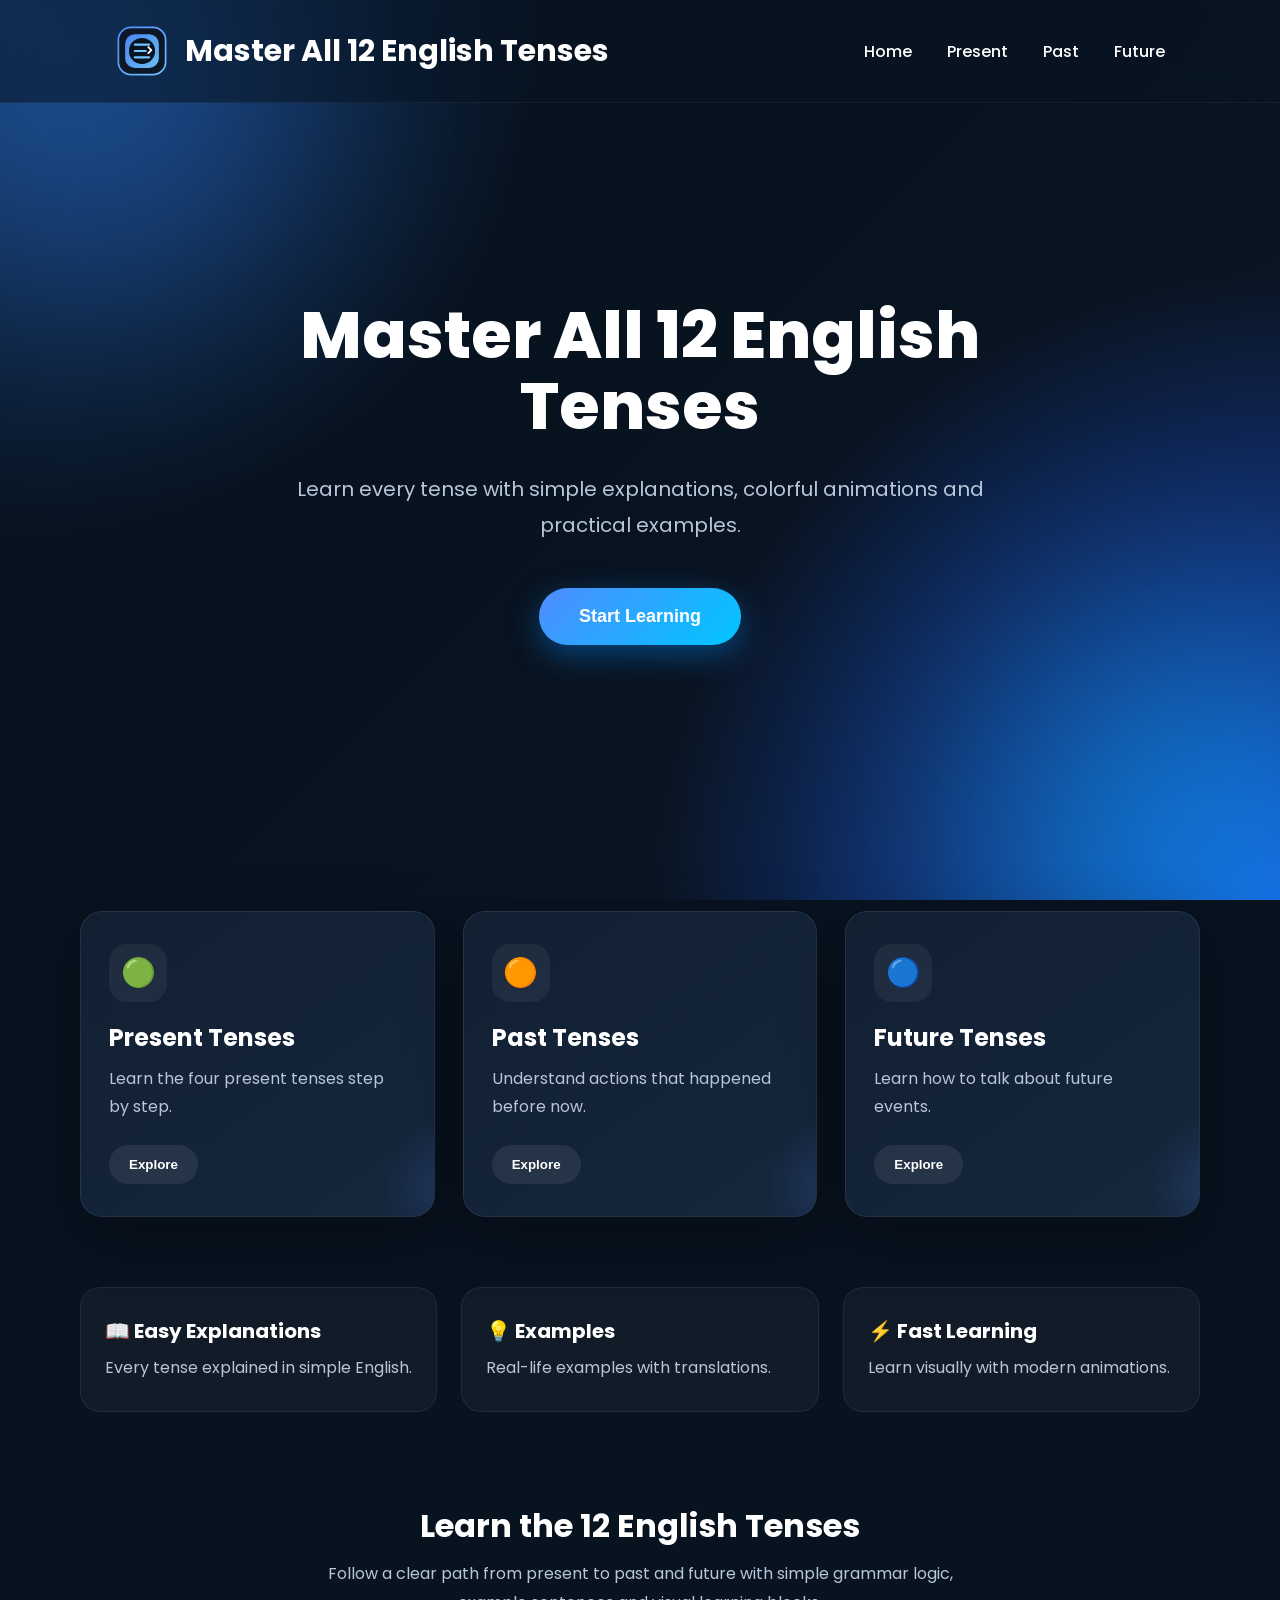
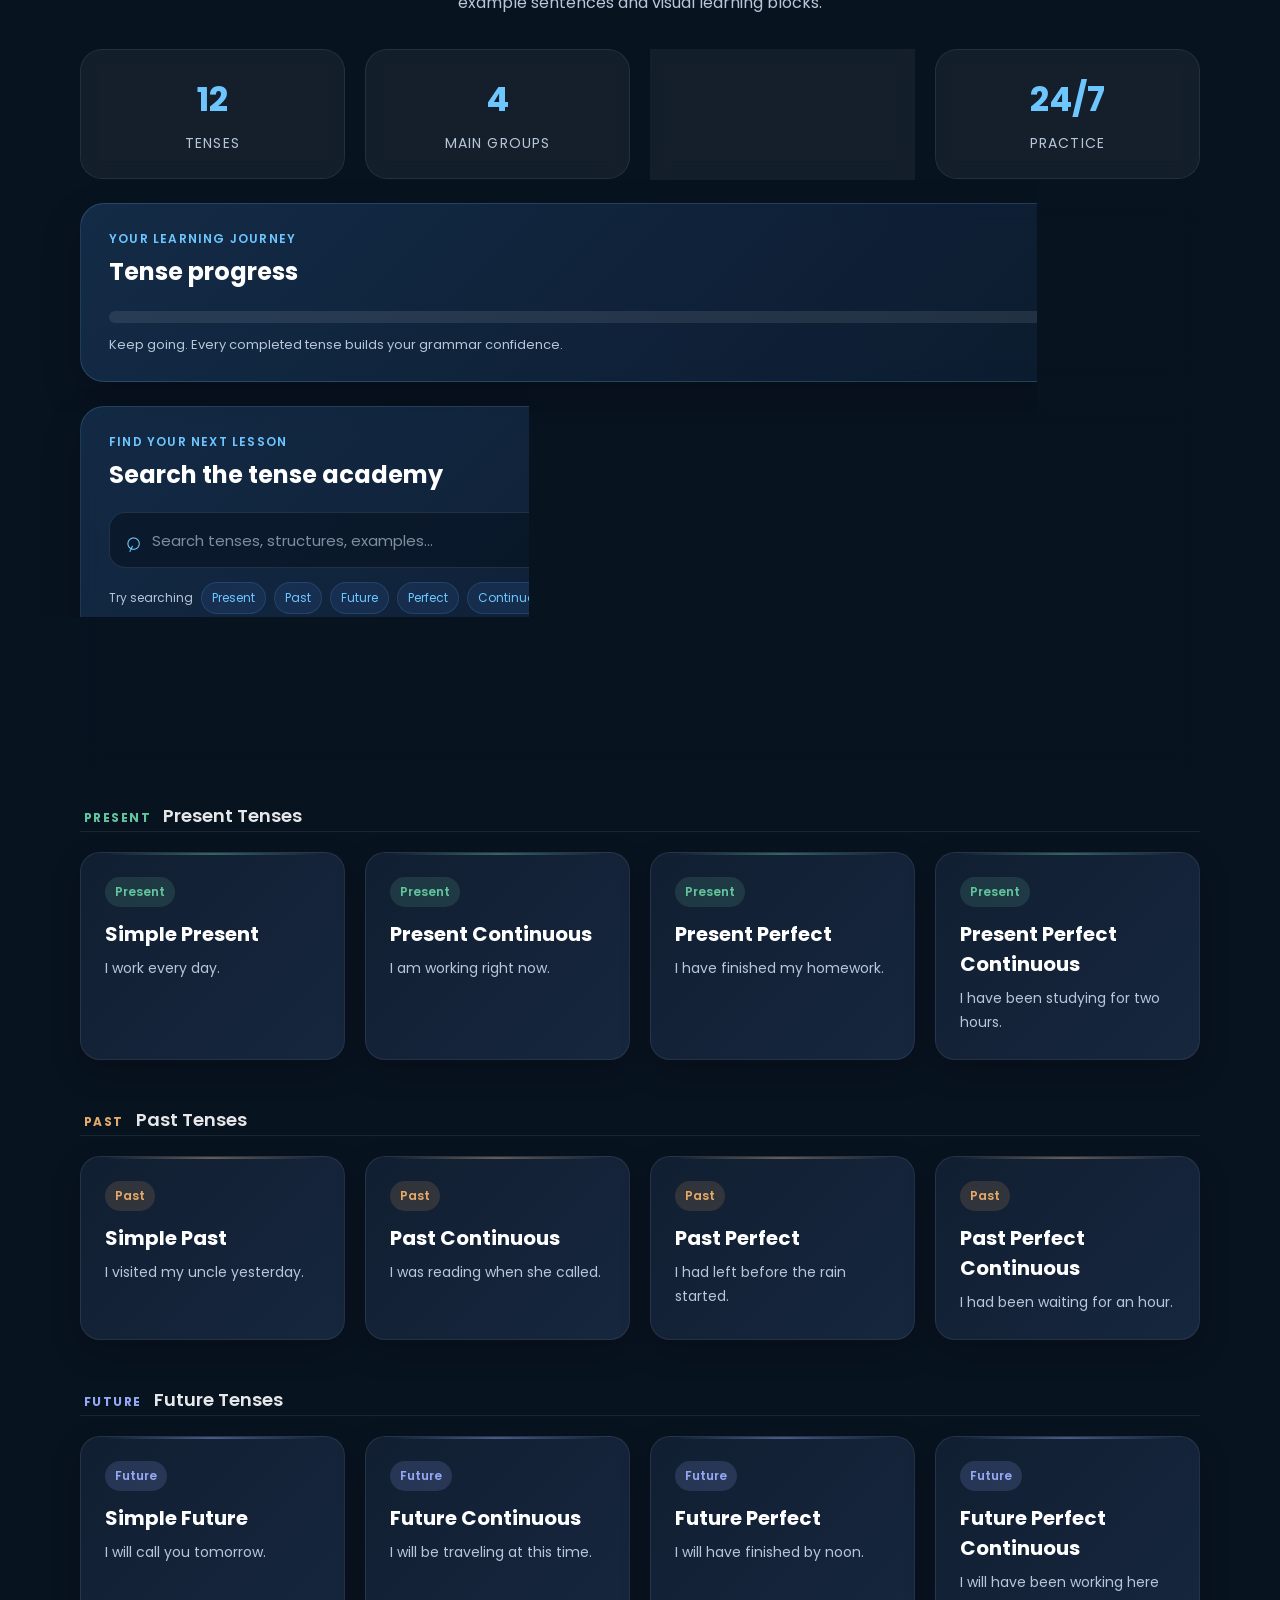
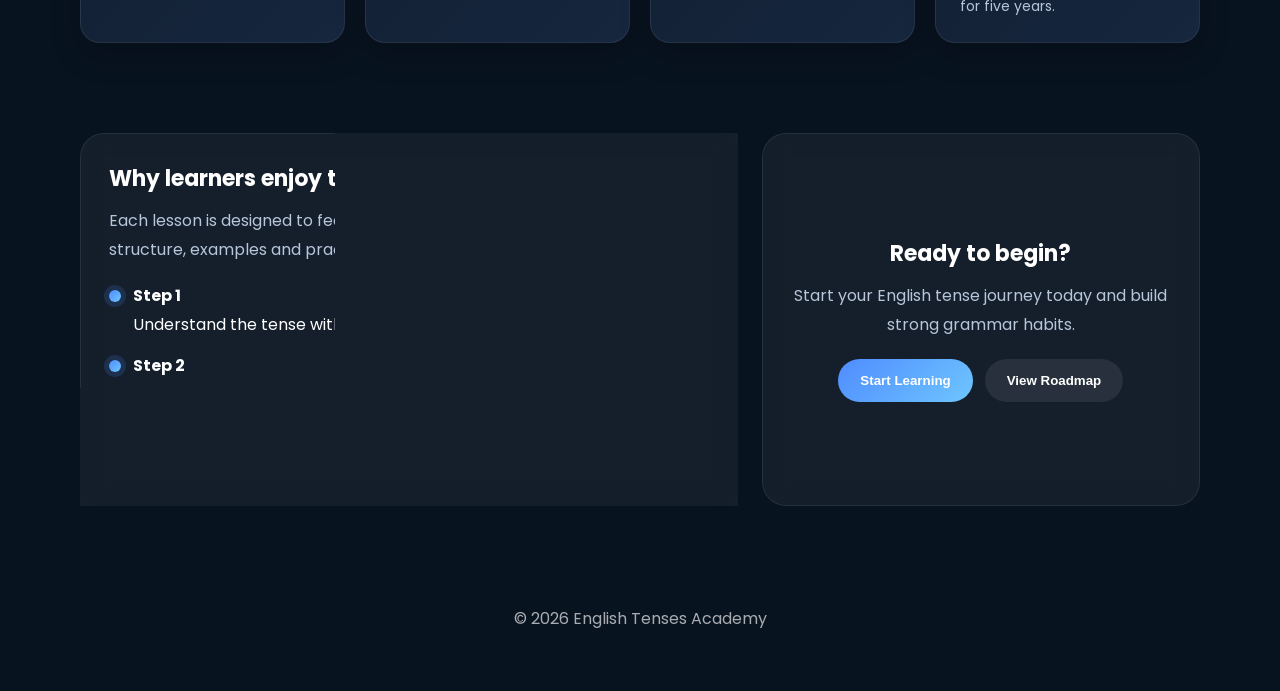
==== index.html @ ce2436b5 "added search bar" ====
<!DOCTYPE html>
<html lang="en">

<head>

    <meta charset="UTF-8">
    <meta name="viewport" content="width=device-width, initial-scale=1.0">

    <title>All 12 English Tenses</title>

    <meta name="description"
        content="Learn all 12 English tenses with simple explanations, examples and animations.">

    <link rel="stylesheet" href="style.css">

    <link rel="preconnect" href="https://fonts.googleapis.com">

    <link rel="preconnect" href="https://fonts.gstatic.com" crossorigin>

    <link href="https://fonts.googleapis.com/css2?family=Poppins:wght@300;400;500;600;700&display=swap"
        rel="stylesheet">

</head>

<body>

    <!-- Background -->

    <div class="background">
        <div class="blur blur1"></div>
        <div class="blur blur2"></div>
    </div>

    <!-- Header -->

    <header>

        <div class="logo">

            <img src="assets/logo.svg" alt="Logo">

            <h1>Master All 12 English Tenses</h1>

        </div>

        <nav>

            <a href="#">Home</a>

            <a href="#">Present</a>

            <a href="#">Past</a>

            <a href="#">Future</a>

        </nav>

    </header>

    <!-- Hero -->

    <section class="hero">

        <h2>Master All 12 English Tenses</h2> 

        <p>

            Learn every tense with simple explanations,

            colorful animations and practical examples.

        </p>

        <button id="startButton">

            Start Learning

        </button>

    </section>

    <!-- Cards -->

    <main class="cards">

        <div class="card">

            <span>🟢</span>

            <h3>Present Tenses</h3>

            <p>

                Learn the four present tenses step by step.

            </p>

            <button>Explore</button>

        </div>

        <div class="card">

            <span>🟠</span>

            <h3>Past Tenses</h3>

            <p>

                Understand actions that happened before now.

            </p>

            <button>Explore</button>

        </div>

        <div class="card">

            <span>🔵</span>

            <h3>Future Tenses</h3>

            <p>

                Learn how to talk about future events.

            </p>

            <button>Explore</button>

        </div>

    </main>

    <!-- Features -->

    <section class="features">

        <div class="feature">

            <h3>📖 Easy Explanations</h3>

            <p>

                Every tense explained in simple English.

            </p>

        </div>

        <div class="feature">

            <h3>💡 Examples</h3>

            <p>

                Real-life examples with translations.

            </p>

        </div>

        <div class="feature">

            <h3>⚡ Fast Learning</h3>

            <p>

                Learn visually with modern animations.

            </p>

        </div>

    </section>

    <!-- Learning Section -->

    <section class="section" id="learn">

        <div class="section-title">

            <h3>Learn the 12 English Tenses</h3>

            <p>

                Follow a clear path from present to past and future with simple grammar logic,
                example sentences and visual learning blocks.

            </p>

        </div>

        <div class="stats-grid">

            <div class="stat-card">

                <div class="stat-number">12</div>

                <div class="stat-label">Tenses</div>

            </div>

            <div class="stat-card">

                <div class="stat-number">4</div>

                <div class="stat-label">Main Groups</div>

            </div>

            <div class="stat-card">

                <div class="stat-number">100+</div>

                <div class="stat-label">Examples</div>

            </div>

            <div class="stat-card">

                <div class="stat-number">24/7</div>

                <div class="stat-label">Practice</div>

            </div>

        </div>

        <section class="progress-panel" aria-labelledby="progressTitle">

            <div class="progress-heading">

                <div>

                    <p class="progress-eyebrow">Your learning journey</p>

                    <h3 id="progressTitle">Tense progress</h3>

                </div>

                <div class="progress-summary" aria-live="polite">

                    <strong id="completedCount">0 / 12</strong>

                    <span id="completedPercentage">0% Complete</span>

                </div>

            </div>

            <div class="progress-track" role="progressbar" aria-labelledby="progressTitle" aria-valuemin="0" aria-valuemax="100" aria-valuenow="0">

                <div class="progress-fill" id="progressFill"></div>

            </div>

            <p class="progress-note">Keep going. Every completed tense builds your grammar confidence.</p>

        </section>

        <section class="search-panel" aria-labelledby="searchTitle">

            <div class="search-heading">

                <div>

                    <p class="search-eyebrow">Find your next lesson</p>

                    <h3 id="searchTitle">Search the tense academy</h3>

                </div>

                <span class="search-hint">Search by tense, concept, or example</span>

            </div>

            <div class="search-field">

                <span class="search-icon" aria-hidden="true">⌕</span>

                <label class="sr-only" for="tenseSearch">Search tenses, structures, and examples</label>

                <input id="tenseSearch" type="search" autocomplete="off" spellcheck="false"
                    placeholder="Search tenses, structures, examples..." aria-controls="tenseGrid"
                    aria-describedby="searchStatus">

                <kbd class="search-shortcut" id="searchShortcut">⌘ K</kbd>

                <button type="button" class="search-clear" id="searchClear" aria-label="Clear search" hidden>
                    <span aria-hidden="true">×</span>
                </button>

            </div>

            <div class="search-suggestions" id="searchSuggestions" aria-label="Search suggestions" hidden>

                <span>Try searching</span>

                <button type="button" data-search-suggestion="Present">Present</button>
                <button type="button" data-search-suggestion="Past">Past</button>
                <button type="button" data-search-suggestion="Future">Future</button>
                <button type="button" data-search-suggestion="Perfect">Perfect</button>
                <button type="button" data-search-suggestion="Continuous">Continuous</button>

            </div>

            <p class="search-status" id="searchStatus" aria-live="polite" hidden></p>

            <div class="search-empty" id="searchEmpty" hidden>

                <span class="search-empty-icon" aria-hidden="true">⌕</span>

                <strong>No matching tenses found</strong>

                <span>Try Present, Past, Future, Perfect, or Continuous.</span>

            </div>

        </section>

        <div class="tense-grid" id="tenseGrid">

            <div class="tense-card" data-tense="simple-present" data-title="Simple Present" data-tag="Present" data-intro="Use the simple present for habits, routines, facts and general truths." data-usage="We use the simple present to describe regular actions, facts, schedules, and things that are always true." data-tip="Remember: for he, she, and it, add -s or -es to the main verb." data-structure="I / You / We / They + V1<br>He / She / It + V1 + s/es" data-examples="I drink coffee every morning.<br>She watches TV in the evening.<br>They play football on Sundays.">

                <span class="tag">Present</span>

                <h4>Simple Present</h4>

                <p>I work every day.</p>

            </div>

            <div class="tense-card" data-tense="present-continuous" data-title="Present Continuous" data-tag="Present" data-intro="Use the present continuous for actions happening now or around now." data-usage="We use it for temporary actions, current situations, and plans arranged for the near future." data-tip="Use am/is/are + verb-ing for this tense." data-structure="I + am + V-ing<br>You / We / They + are + V-ing<br>He / She / It + is + V-ing" data-examples="I am reading a book right now.<br>She is studying for her exam.<br>They are playing outside.">

                <span class="tag">Present</span>

                <h4>Present Continuous</h4>

                <p>I am working right now.</p>

            </div>

            <div class="tense-card" data-tense="present-perfect" data-title="Present Perfect" data-tag="Present" data-intro="Use the present perfect to connect the past to the present." data-usage="We use it for experiences, unfinished time periods, and actions that happened at an unknown time before now." data-tip="Use have/has + past participle." data-structure="I / You / We / They + have + V3<br>He / She / It + has + V3" data-examples="I have finished my homework.<br>She has visited Paris twice.<br>We have lived here for five years.">

                <span class="tag">Present</span>

                <h4>Present Perfect</h4>

                <p>I have finished my homework.</p>

            </div>

            <div class="tense-card" data-tense="present-perfect-continuous" data-title="Present Perfect Continuous" data-tag="Present" data-intro="Use this tense to show an action that started in the past and is still continuing." data-usage="We use it to emphasize duration, repetition, or the cause of a present result." data-tip="Use have/has been + verb-ing." data-structure="I / You / We / They + have been + V-ing<br>He / She / It + has been + V-ing" data-examples="I have been studying for two hours.<br>She has been working since morning.<br>They have been waiting for the bus.">

                <span class="tag">Present</span>

                <h4>Present Perfect Continuous</h4>

                <p>I have been studying for two hours.</p>

            </div>

            <div class="tense-card" data-tense="simple-past" data-title="Simple Past" data-tag="Past" data-intro="Use the simple past for finished actions in the past." data-usage="We use it for completed actions, past routines, and situations that ended in the past." data-tip="Regular verbs usually take -ed, but many common verbs are irregular." data-structure="I / You / We / They / He / She / It + V2" data-examples="I visited my uncle yesterday.<br>She watched a movie last night.<br>We went to school by bus.">

                <span class="tag">Past</span>

                <h4>Simple Past</h4>

                <p>I visited my uncle yesterday.</p>

            </div>

            <div class="tense-card" data-tense="past-continuous" data-title="Past Continuous" data-tag="Past" data-intro="Use the past continuous for actions that were happening at a specific moment in the past." data-usage="We use it when an action was in progress and another action interrupted it." data-tip="Use was/were + verb-ing." data-structure="I / He / She / It + was + V-ing<br>You / We / They + were + V-ing" data-examples="I was reading when she called.<br>They were sleeping at midnight.<br>She was cooking dinner.">

                <span class="tag">Past</span>

                <h4>Past Continuous</h4>

                <p>I was reading when she called.</p>

            </div>

            <div class="tense-card" data-tense="past-perfect" data-title="Past Perfect" data-tag="Past" data-intro="Use the past perfect to show that one past action happened before another past action." data-usage="We use it to explain sequence in the past and show clear cause and effect." data-tip="Use had + past participle." data-structure="I / You / We / They / He / She / It + had + V3" data-examples="I had left before the rain started.<br>She had already eaten when I arrived.<br>They had finished the work by noon.">

                <span class="tag">Past</span>

                <h4>Past Perfect</h4>

                <p>I had left before the rain started.</p>

            </div>

            <div class="tense-card" data-tense="past-perfect-continuous" data-title="Past Perfect Continuous" data-tag="Past" data-intro="Use this tense to show a past action that had been continuing before another past event." data-usage="We use it to emphasize the duration of an action before another point in the past." data-tip="Use had been + verb-ing." data-structure="I / You / We / They / He / She / It + had been + V-ing" data-examples="I had been waiting for an hour.<br>She had been studying before the class started.<br>They had been living there for years.">

                <span class="tag">Past</span>

                <h4>Past Perfect Continuous</h4>

                <p>I had been waiting for an hour.</p>

            </div>

            <div class="tense-card" data-tense="simple-future" data-title="Simple Future" data-tag="Future" data-intro="Use the simple future for decisions, promises, predictions, and future facts." data-usage="We use it to talk about future plans, predictions and spontaneous decisions." data-tip="Use will + base verb for simple future." data-structure="I / You / We / They / He / She / It + will + V1" data-examples="I will call you tomorrow.<br>She will visit us next week.<br>They will arrive at noon.">

                <span class="tag">Future</span>

                <h4>Simple Future</h4>

                <p>I will call you tomorrow.</p>

            </div>

            <div class="tense-card" data-tense="future-continuous" data-title="Future Continuous" data-tag="Future" data-intro="Use the future continuous to describe an action that will be in progress at a specific time in the future." data-usage="We use it for plans, arrangements, and actions that will be happening at a future moment." data-tip="Use will be + verb-ing." data-structure="I / You / We / They / He / She / It + will be + V-ing" data-examples="I will be traveling at this time.<br>She will be working late tonight.<br>They will be waiting for us.">

                <span class="tag">Future</span>

                <h4>Future Continuous</h4>

                <p>I will be traveling at this time.</p>

            </div>

            <div class="tense-card" data-tense="future-perfect" data-title="Future Perfect" data-tag="Future" data-intro="Use the future perfect to show that an action will be complete before a certain future time." data-usage="We use it to talk about completed actions by a future point." data-tip="Use will have + past participle." data-structure="I / You / We / They / He / She / It + will have + V3" data-examples="I will have finished by noon.<br>She will have left before dinner.<br>They will have built the house by next year.">

                <span class="tag">Future</span>

                <h4>Future Perfect</h4>

                <p>I will have finished by noon.</p>

            </div>

            <div class="tense-card" data-tense="future-perfect-continuous" data-title="Future Perfect Continuous" data-tag="Future" data-intro="Use this tense to show how long an action will have been happening by a future point." data-usage="We use it to emphasize duration before another time in the future." data-tip="Use will have been + verb-ing." data-structure="I / You / We / They / He / She / It + will have been + V-ing" data-examples="I will have been working here for five years.<br>She will have been studying for three hours.<br>They will have been traveling all day.">

                <span class="tag">Future</span>

                <h4>Future Perfect Continuous</h4>

                <p>I will have been working here for five years.</p>

            </div>

        </div>

    </section>

    <section class="section" id="journey">

        <div class="info-panel">

            <div class="info-block">

                <h4>Why learners enjoy this course</h4>

                <p>

                    Each lesson is designed to feel simple, clear and motivating. You will see
                    structure, examples and practical usage in a calm visual experience.

                </p>

                <div class="timeline">

                    <div class="timeline-item">

                        <div class="timeline-dot"></div>

                        <div class="timeline-content">

                            <strong>Step 1</strong>

                            Understand the tense with one easy explanation.

                        </div>

                    </div>

                    <div class="timeline-item">

                        <div class="timeline-dot"></div>

                        <div class="timeline-content">

                            <strong>Step 2</strong>

                            Study a real example and sentence pattern.

                        </div>

                    </div>

                    <div class="timeline-item">

                        <div class="timeline-dot"></div>

                        <div class="timeline-content">

                            <strong>Step 3</strong>

                            Practice confidently with short, focused examples.

                        </div>

                    </div>

                </div>

            </div>

            <div class="cta-block">

                <h4>Ready to begin?</h4>

                <p>

                    Start your English tense journey today and build strong grammar habits.

                </p>

                <div class="cta-buttons">

                    <button class="btn-primary">Start Learning</button>

                    <button class="btn-secondary">View Roadmap</button>

                </div>

            </div>

        </div>

    </section>

    <!-- Footer -->

    <footer>

        <p>

            © 2026 English Tenses Academy

        </p>

    </footer>

    <script src="script.js"></script>

</body>

</html>
---- style.css ----
/* ==========================================
   English Tenses Academy
   style.css
   Part 1
========================================== */

/* Google Font */
@import url('https://fonts.googleapis.com/css2?family=Poppins:wght@300;400;500;600;700;800&display=swap');

/* Reset */

*{
    margin:0;
    padding:0;
    box-sizing:border-box;
}

html{
    scroll-behavior:smooth;
}

body{

    font-family:'Poppins',sans-serif;

    background:#081320;

    color:white;

    overflow-x:hidden;

    min-height:100vh;

}

/* ==========================================
   Colors
========================================== */

:root{

    --bg:#081320;

    --card:#122033;

    --card2:#17283f;

    --primary:#4F8CFF;

    --secondary:#6EC6FF;

    --text:#ffffff;

    --text2:#b7c6d9;

    --shadow:0 20px 60px rgba(0,0,0,.35);

    --radius:22px;

}

/* ==========================================
   Animated Background
========================================== */

.background{

    position:fixed;

    inset:0;

    z-index:-10;

    overflow:hidden;

    background:
    radial-gradient(circle at top left,#173b69 0%,transparent 35%),
    radial-gradient(circle at bottom right,#1b4fd8 0%,transparent 40%),
    linear-gradient(135deg,#07111d,#081320,#0d1726);

}

.blur{

    position:absolute;

    width:420px;

    height:420px;

    border-radius:50%;

    filter:blur(120px);

    opacity:.35;

    animation:float 18s infinite ease-in-out;

}

.blur1{

    background:#2b82ff;

    top:-120px;

    left:-100px;

}

.blur2{

    background:#00d2ff;

    bottom:-150px;

    right:-120px;

    animation-delay:6s;

}

@keyframes float{

    0%{

        transform:translate(0,0);

    }

    50%{

        transform:translate(40px,-60px);

    }

    100%{

        transform:translate(0,0);

    }

}

/* ==========================================
   Header
========================================== */

header{

    width:100%;

    display:flex;

    justify-content:space-between;

    align-items:center;

    padding:24px 9%;

    position:sticky;

    top:0;

    backdrop-filter:blur(20px);

    background:rgba(9,20,35,.55);

    border-bottom:1px solid rgba(255,255,255,.05);

    z-index:999;

}

.logo{

    display:flex;

    align-items:center;

    gap:16px;

}

.logo img{

    width:54px;

    height:54px;

}

.logo h1{

    font-size:30px;

    font-weight:700;

}

nav{

    display:flex;

    gap:35px;

}

nav a{

    color:white;

    text-decoration:none;

    font-weight:500;

    transition:.3s;

    position:relative;

}

nav a:hover{

    color:var(--secondary);

}

nav a::after{

    content:"";

    position:absolute;

    left:0;

    bottom:-6px;

    width:0;

    height:2px;

    background:var(--secondary);

    transition:.35s;

}

nav a:hover::after{

    width:100%;

}

/* ==========================================
   Hero
========================================== */

.hero{

    min-height:82vh;

    display:flex;

    justify-content:center;

    align-items:center;

    flex-direction:column;

    text-align:center;

    padding:0 25px;

}

.hero h2{

    font-size:65px;

    font-weight:800;

    max-width:900px;

    line-height:1.1;

    animation:fadeUp 1s;

}

.hero p{

    margin-top:28px;

    color:var(--text2);

    max-width:760px;

    font-size:20px;

    line-height:1.8;

    animation:fadeUp 1.3s;

}

.hero button{

    margin-top:45px;

    border:none;

    outline:none;

    background:linear-gradient(135deg,#4F8CFF,#00C6FF);

    color:white;

    padding:18px 40px;

    border-radius:60px;

    font-size:18px;

    font-weight:600;

    cursor:pointer;

    transition:.35s;

    box-shadow:0 10px 30px rgba(0,140,255,.4);

    animation:fadeUp 1.6s;

}

.hero button:hover{

    transform:translateY(-6px);

    box-shadow:0 25px 50px rgba(0,140,255,.45);

}

/* ==========================================
   Animation
========================================== */

@keyframes fadeUp{

    from{

        opacity:0;

        transform:translateY(60px);

    }

    to{

        opacity:1;

        transform:translateY(0);

    }

}

/* ==========================================
   Cards, Features and Footer
   Part 2
========================================== */

.cards{

    width:min(1120px, calc(100% - 40px));

    margin:70px auto 0;

    display:grid;

    grid-template-columns:repeat(3,1fr);

    gap:28px;

}

.card{

    background:linear-gradient(145deg,rgba(18,32,51,.95),rgba(23,40,63,.95));

    border:1px solid rgba(255,255,255,.08);

    border-radius:var(--radius);

    padding:32px 28px;

    box-shadow:var(--shadow);

    position:relative;

    overflow:hidden;

    transition:transform .35s,border-color .35s,box-shadow .35s;

}

.card::before{

    content:"";

    position:absolute;

    inset:auto -20% 0 auto;

    width:140px;

    height:140px;

    background:radial-gradient(circle,rgba(79,140,255,.2),transparent 70%);

    transform:translate(20px,40px);

    pointer-events:none;

}

.card:hover{

    transform:translateY(-8px);

    border-color:rgba(110,198,255,.4);

    box-shadow:0 24px 70px rgba(0,0,0,.35);

}

.card span{

    display:inline-flex;

    width:58px;

    height:58px;

    align-items:center;

    justify-content:center;

    font-size:28px;

    background:rgba(255,255,255,.06);

    border-radius:18px;

    margin-bottom:18px;

}

.card h3{

    font-size:24px;

    margin-bottom:10px;

}

.card p{

    color:var(--text2);

    line-height:1.75;

    margin-bottom:24px;

}

.card button{

    border:none;

    outline:none;

    background:rgba(255,255,255,.08);

    color:white;

    padding:12px 20px;

    border-radius:999px;

    cursor:pointer;

    transition:.3s;

    font-weight:600;

}

.card button:hover{

    background:linear-gradient(135deg,var(--primary),var(--secondary));

    transform:translateY(-2px);

}

.features{

    width:min(1120px, calc(100% - 40px));

    margin:70px auto 0;

    display:grid;

    grid-template-columns:repeat(3,1fr);

    gap:24px;

}

.feature{

    padding:28px 24px;

    text-align:left;

    background:rgba(255,255,255,.04);

    border:1px solid rgba(255,255,255,.07);

    border-radius:20px;

    backdrop-filter:blur(10px);

    transition:transform .3s,background .3s;

}

.feature:hover{

    transform:translateY(-4px);

    background:rgba(255,255,255,.06);

}

.feature h3{

    font-size:20px;

    margin-bottom:8px;

}

.feature p{

    color:var(--text2);

    line-height:1.8;

}

footer{

    width:100%;

    padding:40px 20px 60px;

    text-align:center;

    color:rgba(255,255,255,.65);

    margin-top:60px;

}

.detail-page{

    width:min(1100px, calc(100% - 40px));

    margin:60px auto 80px;

}

.detail-hero{

    text-align:center;

    margin-bottom:36px;

}

.detail-eyebrow{

    display:inline-block;

    padding:8px 14px;

    border-radius:999px;

    background:rgba(79,140,255,.18);

    color:var(--secondary);

    font-weight:600;

    margin-bottom:14px;

}

.detail-hero h2{

    font-size:42px;

    margin-bottom:14px;

}

.detail-hero p{

    color:var(--text2);

    max-width:760px;

    margin:0 auto 24px;

    line-height:1.8;

}

.detail-actions{

    display:flex;

    justify-content:center;

    gap:14px;

    flex-wrap:wrap;

}

.detail-grid{

    display:grid;

    grid-template-columns:1fr 1fr;

    gap:22px;

    margin-bottom:22px;

}

.detail-card{

    background:rgba(255,255,255,.05);

    border:1px solid rgba(255,255,255,.08);

    border-radius:24px;

    padding:28px;

    backdrop-filter:blur(12px);

}

.detail-card h3{

    font-size:24px;

    margin-bottom:14px;

}

.detail-page{

    --category-accent:var(--secondary);
    --category-soft:rgba(110,198,255,.16);
    --category-glow:rgba(110,198,255,.2);

}

.detail-page.category-present{

    --category-accent:#63c59d;
    --category-soft:rgba(99,197,157,.15);
    --category-glow:rgba(53,178,132,.2);

}

.detail-page.category-past{

    --category-accent:#e4aa69;
    --category-soft:rgba(228,170,105,.15);
    --category-glow:rgba(213,139,54,.2);

}

.detail-page.category-future{

    --category-accent:#94a8f4;
    --category-soft:rgba(148,168,244,.16);
    --category-glow:rgba(108,126,226,.22);

}

.tense-timeline-card{

    margin-bottom:22px;

    overflow:hidden;

    border-color:color-mix(in srgb,var(--category-accent) 28%,rgba(255,255,255,.08));

}

.timeline-card-heading{

    display:flex;

    align-items:flex-end;

    justify-content:space-between;

    gap:20px;

}

.timeline-eyebrow{

    color:var(--category-accent);

    font-size:12px;

    font-weight:600;

    letter-spacing:.1em;

    text-transform:uppercase;

    margin-bottom:6px;

}

.timeline-card-heading h3{

    margin-bottom:0;

}

.timeline-range{

    color:var(--text2);

    font-size:13px;

    letter-spacing:.05em;

    white-space:nowrap;

}

.timeline-range span{

    color:var(--category-accent);

    margin:0 6px;

}

.timeline-visualization{

    margin-top:18px;

    padding:4px 0 0;

}

.timeline-axis{

    position:relative;

    height:142px;

    margin:0 8px;

}

.timeline-axis-label{

    position:absolute;

    top:2px;

    color:var(--text2);

    font-size:11px;

    font-weight:600;

    letter-spacing:.12em;

    text-transform:uppercase;

}

.timeline-axis-past{left:0;}
.timeline-axis-now{left:50%;transform:translateX(-50%);color:var(--category-accent);}
.timeline-axis-future{right:0;}

.timeline-line{

    position:absolute;

    top:76px;

    left:2%;

    right:2%;

    height:3px;

    background:linear-gradient(90deg,rgba(255,255,255,.12),var(--category-accent),rgba(255,255,255,.12));

    border-radius:999px;

    opacity:.62;

}

.timeline-now-line{

    position:absolute;

    top:46px;

    bottom:30px;

    left:50%;

    width:1px;

    background:linear-gradient(180deg,transparent,var(--category-accent),transparent);

    opacity:.55;

}

.timeline-duration{

    position:absolute;

    top:71px;

    left:15%;

    width:25%;

    height:13px;

    background:linear-gradient(90deg,var(--category-soft),var(--category-accent));

    border-radius:999px;

    box-shadow:0 0 18px var(--category-glow);

    opacity:0;

    transform:scaleX(0);

    transform-origin:left center;

}

.timeline-event{

    position:absolute;

    top:69px;

    width:16px;

    height:16px;

    border:3px solid var(--category-accent);

    background:#0d1b2b;

    border-radius:50%;

    box-shadow:0 0 0 5px var(--category-soft),0 0 20px var(--category-glow);

    opacity:0;

    transform:scale(.55);

}

.timeline-event span{

    position:absolute;

    top:50%;

    left:50%;

    width:5px;

    height:5px;

    background:var(--category-accent);

    border-radius:50%;

    transform:translate(-50%,-50%);

}

.timeline-arrow{

    position:absolute;

    top:63px;

    left:39%;

    color:var(--category-accent);

    font-size:24px;

    font-weight:300;

    opacity:0;

    transform:translateX(-8px);

}

.timeline-key{

    display:flex;

    align-items:center;

    justify-content:center;

    gap:9px;

    color:rgba(255,255,255,.9);

    font-size:14px;

    font-weight:600;

}

.timeline-key-symbol{

    color:var(--category-accent);

    font-size:18px;

    line-height:1;

}

.timeline-description{

    max-width:650px;

    margin:10px auto 0;

    color:var(--text2);

    font-size:13px;

    line-height:1.7;

    text-align:center;

}

.timeline-repeated .timeline-line{

    background:radial-gradient(circle at 12% 50%,var(--category-accent) 0 5px,transparent 6px),
        radial-gradient(circle at 28% 50%,var(--category-accent) 0 5px,transparent 6px),
        radial-gradient(circle at 44% 50%,var(--category-accent) 0 5px,transparent 6px),
        radial-gradient(circle at 60% 50%,var(--category-accent) 0 5px,transparent 6px),
        radial-gradient(circle at 76% 50%,var(--category-accent) 0 5px,transparent 6px),
        linear-gradient(90deg,rgba(255,255,255,.12),rgba(255,255,255,.12));

}

.timeline-ongoing-now .timeline-duration{left:42%;width:16%;opacity:1;transform:scaleX(1);}
.timeline-ongoing-now .timeline-arrow{left:57%;opacity:1;transform:translateX(0);}

.timeline-past-to-now .timeline-event-one{left:27%;opacity:1;transform:scale(1);}
.timeline-past-to-now .timeline-duration{left:28%;width:22%;opacity:1;transform:scaleX(1);}
.timeline-past-to-now .timeline-arrow{left:48%;opacity:1;transform:translateX(0);}

.timeline-duration-to-now .timeline-duration{left:16%;width:34%;opacity:1;transform:scaleX(1);}
.timeline-duration-to-now .timeline-arrow{left:48%;opacity:1;transform:translateX(0);}

.timeline-past-point .timeline-event-one{left:27%;opacity:1;transform:scale(1);}

.timeline-past-ongoing .timeline-duration{left:15%;width:23%;opacity:1;transform:scaleX(1);}
.timeline-past-ongoing .timeline-event-one{left:37%;opacity:1;transform:scale(1);}

.timeline-before-past-event .timeline-event-one{left:24%;opacity:1;transform:scale(1);}
.timeline-before-past-event .timeline-event-two{left:39%;opacity:1;transform:scale(1);}

.timeline-duration-before-past .timeline-duration{left:15%;width:23%;opacity:1;transform:scaleX(1);}
.timeline-duration-before-past .timeline-event-two{left:39%;opacity:1;transform:scale(1);}

.timeline-future-point .timeline-event-one{left:72%;opacity:1;transform:scale(1);}
.timeline-future-point .timeline-arrow{left:74%;opacity:1;transform:translateX(0);}

.timeline-future-ongoing .timeline-duration{left:57%;width:25%;opacity:1;transform:scaleX(1);}
.timeline-future-ongoing .timeline-arrow{left:80%;opacity:1;transform:translateX(0);}

.timeline-before-future-point .timeline-event-one{left:65%;opacity:1;transform:scale(1);}
.timeline-before-future-point .timeline-event-two{left:80%;opacity:1;transform:scale(1);}

.timeline-duration-to-future .timeline-duration{left:52%;width:28%;opacity:1;transform:scaleX(1);}
.timeline-duration-to-future .timeline-event-two{left:80%;opacity:1;transform:scale(1);}

.timeline-line{

    animation:timelineReveal .7s ease-out both;

}

.timeline-ongoing-now .timeline-duration,
.timeline-ongoing-now .timeline-arrow,
.timeline-past-to-now .timeline-event-one,
.timeline-past-to-now .timeline-duration,
.timeline-past-to-now .timeline-arrow,
.timeline-duration-to-now .timeline-duration,
.timeline-duration-to-now .timeline-arrow,
.timeline-past-point .timeline-event-one,
.timeline-past-ongoing .timeline-duration,
.timeline-past-ongoing .timeline-event-one,
.timeline-before-past-event .timeline-event-one,
.timeline-before-past-event .timeline-event-two,
.timeline-duration-before-past .timeline-duration,
.timeline-duration-before-past .timeline-event-two,
.timeline-future-point .timeline-event-one,
.timeline-future-point .timeline-arrow,
.timeline-future-ongoing .timeline-duration,
.timeline-future-ongoing .timeline-arrow,
.timeline-before-future-point .timeline-event-one,
.timeline-before-future-point .timeline-event-two,
.timeline-duration-to-future .timeline-duration,
.timeline-duration-to-future .timeline-event-two{

    animation:timelineReveal .7s cubic-bezier(.22,1,.36,1) both;

}

.timeline-before-past-event .timeline-event-two,
.timeline-duration-before-past .timeline-event-two,
.timeline-before-future-point .timeline-event-two,
.timeline-duration-to-future .timeline-event-two{

    animation-delay:.12s;

}

@keyframes timelineReveal{

    from{opacity:0;}
    to{opacity:1;}

}

@media (prefers-reduced-motion:reduce){

    .timeline-visualization .timeline-line,
    .timeline-visualization .timeline-duration,
    .timeline-visualization .timeline-event,
    .timeline-visualization .timeline-arrow{

        animation:none !important;

    }

}

.detail-card p,
.detail-card li{

    color:var(--text2);

    line-height:1.8;

}

.structure-list{

    display:grid;

    gap:12px;

}

.structure-item{

    background:rgba(255,255,255,.06);

    padding:12px 14px;

    border-radius:14px;

    font-weight:600;

}

.detail-examples ul{

    padding-left:20px;

}

.detail-examples li{

    margin-bottom:10px;

}

.usage-block{

    margin-top:16px;

}

.usage-block h4{

    font-size:16px;

    margin-bottom:8px;

    color:var(--secondary);

}

.structure-item{

    background:rgba(255,255,255,.06);

    padding:14px 16px;

    border-radius:14px;

    margin-bottom:10px;

}

.structure-label{

    display:block;

    font-size:12px;

    color:var(--secondary);

    text-transform:uppercase;

    letter-spacing:.1em;

    margin-bottom:6px;

}

.structure-text{

    font-weight:600;

    line-height:1.6;

}

.example-list{

    padding-left:20px;

}

.example-item{

    margin-bottom:12px;

    padding:12px 0;

    border-bottom:1px solid rgba(255,255,255,.08);

}

.example-en{

    font-weight:600;

    margin-bottom:4px;

}

.example-tr{

    color:var(--text2);

    font-size:14px;

}

@media (max-width:900px){

    .detail-grid{

        grid-template-columns:1fr;

    }

}

/* ==========================================
   Responsive Design
========================================== */

@media (max-width:900px){

    header{

        flex-direction:column;

        gap:16px;

        padding:20px 24px;

    }

    nav{

        gap:20px;

        flex-wrap:wrap;

        justify-content:center;

    }

    .cards,
    .features{

        grid-template-columns:1fr 1fr;

    }

    .hero h2{

        font-size:48px;

    }

}

@media (max-width:600px){

    .hero{

        padding:0 18px;

        min-height:75vh;

    }

    .hero h2{

        font-size:36px;

    }

    .hero p{

        font-size:17px;

    }

    .cards,
    .features{

        grid-template-columns:1fr;

        gap:18px;

    }

    .card,
    .feature{

        padding:24px 20px;

    }

}

.sr-only{

    position:absolute;

    width:1px;

    height:1px;

    padding:0;

    margin:-1px;

    overflow:hidden;

    clip:rect(0,0,0,0);

    white-space:nowrap;

    border:0;

}

.search-panel{

    margin-top:24px;

    padding:26px 28px;

    background:linear-gradient(135deg,rgba(24,50,82,.72),rgba(12,29,49,.68));

    border:1px solid rgba(110,198,255,.18);

    border-radius:24px;

    box-shadow:0 16px 40px rgba(0,0,0,.18);

    backdrop-filter:blur(12px);

}

.search-heading{

    display:flex;

    align-items:flex-end;

    justify-content:space-between;

    gap:20px;

}

.search-eyebrow{

    color:var(--secondary);

    font-size:12px;

    font-weight:600;

    letter-spacing:.1em;

    text-transform:uppercase;

    margin-bottom:6px;

}

.search-heading h3{

    font-size:24px;

}

.search-hint{

    color:var(--text2);

    font-size:13px;

}

.search-field{

    position:relative;

    display:flex;

    align-items:center;

    gap:12px;

    margin-top:20px;

    padding:0 14px;

    background:rgba(5,16,28,.52);

    border:1px solid rgba(255,255,255,.1);

    border-radius:16px;

    transition:border-color .3s,box-shadow .3s,background .3s;

}

.search-field:focus-within{

    background:rgba(5,16,28,.7);

    border-color:rgba(110,198,255,.55);

    box-shadow:0 0 0 4px rgba(79,140,255,.1),0 0 28px rgba(79,140,255,.12);

}

.search-icon{

    color:var(--secondary);

    font-size:27px;

    line-height:1;

    transform:rotate(-20deg);

}

#tenseSearch{

    flex:1;

    min-width:0;

    width:100%;

    min-height:54px;

    padding:0;

    color:white;

    background:transparent;

    border:0;

    outline:0;

    font:inherit;

    font-size:15px;

}

#tenseSearch::placeholder{

    color:rgba(183,198,217,.68);

}

.search-shortcut{

    flex:none;

    padding:4px 7px;

    color:var(--text2);

    background:rgba(255,255,255,.06);

    border:1px solid rgba(255,255,255,.1);

    border-radius:6px;

    font-family:inherit;

    font-size:11px;

}

.search-clear{

    display:grid;

    width:30px;

    height:30px;

    flex:none;

    place-items:center;

    color:var(--text2);

    background:rgba(255,255,255,.07);

    border:0;

    border-radius:50%;

    cursor:pointer;

    transition:color .25s,background .25s,transform .25s;

}

.search-clear:hover,
.search-clear:focus-visible{

    color:white;

    background:rgba(110,198,255,.2);

    transform:rotate(90deg);

}

.search-clear span{

    font-size:21px;

    line-height:1;

}

.search-suggestions{

    display:flex;

    align-items:center;

    gap:8px;

    flex-wrap:wrap;

    margin-top:14px;

    color:var(--text2);

    font-size:12px;

}

.search-suggestions button{

    padding:6px 10px;

    color:var(--secondary);

    background:rgba(79,140,255,.1);

    border:1px solid rgba(110,198,255,.14);

    border-radius:999px;

    cursor:pointer;

    font:inherit;

    font-size:12px;

    transition:background .25s,border-color .25s,transform .25s;

}

.search-suggestions button:hover,
.search-suggestions button:focus-visible{

    background:rgba(79,140,255,.2);

    border-color:rgba(110,198,255,.4);

    transform:translateY(-1px);

}

.search-status{

    margin-top:16px;

    color:var(--secondary);

    font-size:13px;

    font-weight:600;

}

.search-empty{

    display:flex;

    align-items:center;

    flex-direction:column;

    gap:6px;

    padding:22px 12px 6px;

    color:var(--text2);

    text-align:center;

    animation:searchStateIn .35s ease-out;

}

.search-empty strong{

    color:white;

    font-size:15px;

}

.search-empty-icon{

    display:grid;

    width:38px;

    height:38px;

    margin-bottom:3px;

    place-items:center;

    color:var(--secondary);

    background:rgba(79,140,255,.12);

    border:1px solid rgba(110,198,255,.2);

    border-radius:50%;

    font-size:23px;

    transform:rotate(-20deg);

}

.tense-grid.is-searching .tense-card:not(.search-hidden){

    animation:searchResultIn .35s ease-out both;

}

.search-hidden{

    display:none;

}

.tense-card mark{

    padding:0 2px;

    color:white;

    background:var(--category-soft);

    border-radius:3px;

}

@keyframes searchResultIn{

    from{opacity:0;transform:translateY(8px);}
    to{opacity:1;transform:translateY(0);}

}

@keyframes searchStateIn{

    from{opacity:0;transform:translateY(5px);}
    to{opacity:1;transform:translateY(0);}

}

@media (prefers-reduced-motion:reduce){

    .tense-grid.is-searching .tense-card:not(.search-hidden),
    .search-empty{

        animation:none;

    }

}

@media (max-width:600px){

    .search-panel{

        padding:22px 18px;

    }

    .search-heading{

        align-items:flex-start;
        flex-direction:column;
        gap:6px;

    }

    .search-hint{

        font-size:12px;

    }

    .search-shortcut{

        display:none;

    }

    .search-suggestions{

        align-items:flex-start;

    }

}

.concept-animation-card{

    margin-bottom:22px;

    border-color:color-mix(in srgb,var(--category-accent) 28%,rgba(255,255,255,.08));

}

.concept-card-heading{

    display:flex;

    align-items:flex-end;

    justify-content:space-between;

    gap:20px;

}

.concept-eyebrow{

    color:var(--category-accent);

    font-size:12px;

    font-weight:600;

    letter-spacing:.1em;

    text-transform:uppercase;

    margin-bottom:6px;

}

.concept-card-heading h3{

    margin-bottom:0;

}

.concept-replay{

    border:1px solid color-mix(in srgb,var(--category-accent) 42%,transparent);

    outline:none;

    padding:9px 14px;

    color:var(--category-accent);

    background:var(--category-soft);

    border-radius:999px;

    cursor:pointer;

    font:inherit;

    font-size:13px;

    font-weight:600;

    transition:transform .3s,background .3s,box-shadow .3s;

}

.concept-replay:hover,
.concept-replay:focus-visible{

    background:color-mix(in srgb,var(--category-accent) 20%,transparent);

    box-shadow:0 0 18px var(--category-glow);

    transform:translateY(-2px);

}

.concept-replay span{

    display:inline-block;

    margin-right:4px;

    font-size:17px;

    line-height:0;

}

.concept-animation{

    min-height:220px;

    margin-top:18px;

    padding:8px 10px 12px;

    overflow:hidden;

    background:linear-gradient(145deg,rgba(7,19,32,.48),rgba(23,40,63,.38));

    border:1px solid rgba(255,255,255,.06);

    border-radius:18px;

}

.concept-stage{

    position:relative;

    height:164px;

    max-width:760px;

    margin:0 auto;

}

.concept-context{

    position:absolute;

    top:14px;

    color:var(--text2);

    font-size:11px;

    font-weight:600;

    letter-spacing:.12em;

    text-transform:uppercase;

}

.concept-context-past{left:2%;}
.concept-context-now{left:50%;color:var(--category-accent);transform:translateX(-50%);}
.concept-context-future{right:2%;}

.concept-track{

    position:absolute;

    top:91px;

    left:5%;

    right:5%;

    height:2px;

    background:linear-gradient(90deg,rgba(255,255,255,.1),var(--category-accent),rgba(255,255,255,.1));

    border-radius:999px;

    opacity:.55;

}

.concept-flow{

    position:absolute;

    top:85px;

    left:20%;

    width:25%;

    height:13px;

    background:linear-gradient(90deg,var(--category-soft),var(--category-accent));

    border-radius:999px;

    box-shadow:0 0 18px var(--category-glow);

    opacity:0;

    transform:scaleX(0);

    transform-origin:left center;

}

.concept-point,
.concept-checkpoint{

    position:absolute;

    top:83px;

    width:18px;

    height:18px;

    border:3px solid var(--category-accent);

    background:#0d1b2b;

    border-radius:50%;

    box-shadow:0 0 0 5px var(--category-soft),0 0 18px var(--category-glow);

    opacity:0;

    transform:scale(.55);

}

.concept-point span{

    position:absolute;

    inset:4px;

    background:var(--category-accent);

    border-radius:50%;

}

.concept-point-one{left:26%;}
.concept-point-two{left:63%;}

.concept-object{

    position:absolute;

    top:76px;

    left:18%;

    width:30px;

    height:30px;

    border:1px solid color-mix(in srgb,var(--category-accent) 70%,transparent);

    background:var(--category-soft);

    border-radius:10px;

    box-shadow:0 8px 20px var(--category-glow);

    opacity:0;

}

.concept-object span{

    position:absolute;

    top:50%;

    left:50%;

    width:8px;

    height:8px;

    background:var(--category-accent);

    border-radius:50%;

    transform:translate(-50%,-50%);

}

.concept-checkpoint{

    left:78%;

    display:grid;

    place-items:center;

    color:var(--category-accent);

    font-size:12px;

    font-weight:800;

}

.concept-checkpoint span{line-height:1;}

.concept-arrow{

    position:absolute;

    top:73px;

    left:48%;

    color:var(--category-accent);

    font-size:24px;

    opacity:0;

}

.concept-key{

    display:flex;

    align-items:center;

    justify-content:center;

    gap:9px;

    color:rgba(255,255,255,.9);

    font-size:14px;

    font-weight:600;

}

.concept-key-mark{

    color:var(--category-accent);

    font-size:18px;

    line-height:1;

}

.concept-description{

    max-width:650px;

    margin:10px auto 0;

    color:var(--text2);

    font-size:13px;

    line-height:1.7;

    text-align:center;

}

.concept-habit-loop .concept-flow{

    left:12%;
    width:76%;
    background:repeating-linear-gradient(90deg,var(--category-accent) 0 8px,transparent 8px 23px);
    opacity:.8;
    transform:scaleX(1);
    animation:conceptPulse 3.6s ease-in-out infinite;

}

.concept-habit-loop .concept-object{

    opacity:1;
    animation:conceptHabit 3.6s ease-in-out infinite;

}

.concept-active-now .concept-object{

    left:46%;
    opacity:1;
    animation:conceptActive 2.2s ease-in-out infinite;

}

.concept-active-now .concept-context-now{

    text-shadow:0 0 14px var(--category-glow);

}

.concept-past-result .concept-point-one,
.concept-past-result .concept-checkpoint{

    opacity:1;
    transform:scale(1);

}

.concept-past-result .concept-point-one{left:24%;}
.concept-past-result .concept-flow{left:27%;width:49%;opacity:1;transform:scaleX(1);}
.concept-past-result .concept-arrow{left:70%;opacity:1;animation:conceptArrow .9s ease-in-out infinite alternate;}

.concept-flow-to-now .concept-flow{left:12%;width:42%;opacity:1;transform:scaleX(1);}
.concept-flow-to-now .concept-object{left:14%;opacity:1;animation:conceptFlowNow 3s ease-in-out infinite;}
.concept-flow-to-now .concept-point-two{left:50%;opacity:1;transform:scale(1);}

.concept-finished-action .concept-object{opacity:1;animation:conceptFinish 3.6s cubic-bezier(.22,1,.36,1) both;}
.concept-finished-action .concept-checkpoint{opacity:1;transform:scale(1);}

.concept-past-activity .concept-flow{left:13%;width:34%;opacity:1;transform:scaleX(1);}
.concept-past-activity .concept-object{left:18%;opacity:1;animation:conceptActivity 2.6s ease-in-out infinite;}
.concept-past-activity .concept-point-one{left:43%;opacity:1;transform:scale(1);}

.concept-past-sequence .concept-point-one,
.concept-past-sequence .concept-point-two{

    opacity:1;
    transform:scale(1);

}

.concept-past-sequence .concept-point-one{left:25%;animation:conceptAppear .8s ease-out both;}
.concept-past-sequence .concept-point-two{left:45%;animation:conceptAppear .8s .9s ease-out both;}
.concept-past-sequence .concept-arrow{left:35%;opacity:1;animation:conceptAppear .8s 1.1s ease-out both;}

.concept-past-duration .concept-flow{left:12%;width:31%;opacity:1;transform:scaleX(1);}
.concept-past-duration .concept-object{left:15%;opacity:1;animation:conceptActivity 2.8s ease-in-out infinite;}
.concept-past-duration .concept-point-two{left:47%;opacity:1;transform:scale(1);animation:conceptAppear .8s 1.6s ease-out both;}

.concept-forward-action .concept-object{left:21%;opacity:1;animation:conceptForward 3.2s ease-in-out infinite;}
.concept-forward-action .concept-arrow{left:74%;opacity:1;animation:conceptArrow .9s ease-in-out infinite alternate;}

.concept-future-activity .concept-flow{left:54%;width:29%;opacity:1;transform:scaleX(1);}
.concept-future-activity .concept-object{left:56%;opacity:1;animation:conceptActivity 2.6s ease-in-out infinite;}
.concept-future-activity .concept-point-two{left:84%;opacity:1;transform:scale(1);}

.concept-future-completion .concept-object{left:20%;opacity:1;animation:conceptFutureFinish 3.6s cubic-bezier(.22,1,.36,1) both;}
.concept-future-completion .concept-checkpoint{opacity:1;transform:scale(1);}

.concept-future-duration .concept-flow{left:51%;width:31%;opacity:1;transform:scaleX(1);}
.concept-future-duration .concept-object{left:54%;opacity:1;animation:conceptFutureDuration 3s ease-in-out infinite;}
.concept-future-duration .concept-point-two{left:84%;opacity:1;transform:scale(1);}

@keyframes conceptPulse{
    0%,100%{opacity:.55;}
    50%{opacity:1;}
}

@keyframes conceptHabit{
    0%,100%{transform:translateX(0);}
    50%{transform:translateX(230%);}
}

@keyframes conceptActive{
    0%,100%{transform:translateX(-24px);}
    50%{transform:translateX(24px);}
}

@keyframes conceptArrow{
    from{transform:translateX(-5px);}
    to{transform:translateX(5px);}
}

@keyframes conceptFlowNow{
    0%,100%{transform:translateX(0);}
    50%{transform:translateX(210%);}
}

@keyframes conceptFinish{
    0%{transform:translateX(0);opacity:0;}
    22%{opacity:1;}
    72%,100%{transform:translateX(215%);opacity:0;}
}

@keyframes conceptActivity{
    0%,100%{transform:translateX(0);}
    50%{transform:translateX(120%);}
}

@keyframes conceptAppear{
    from{opacity:0;transform:scale(.55);}
    to{opacity:1;transform:scale(1);}
}

@keyframes conceptForward{
    0%{transform:translateX(0);}
    55%,100%{transform:translateX(225%);}
}

@keyframes conceptFutureFinish{
    0%{transform:translateX(0);opacity:0;}
    22%{opacity:1;}
    72%,100%{transform:translateX(235%);opacity:0;}
}

@keyframes conceptFutureDuration{
    0%,100%{transform:translateX(0);}
    50%{transform:translateX(185%);}
}

@media (prefers-reduced-motion:reduce){

    .concept-animation *{

        animation:none !important;

    }

    .concept-finished-action .concept-object,
    .concept-future-completion .concept-object{

        opacity:1;
        transform:translateX(215%);

    }

    .concept-habit-loop .concept-object,
    .concept-active-now .concept-object,
    .concept-flow-to-now .concept-object,
    .concept-past-activity .concept-object,
    .concept-forward-action .concept-object,
    .concept-future-activity .concept-object,
    .concept-future-duration .concept-object{

        opacity:1;

    }

}

@media (max-width:600px){

    .concept-card-heading{

        align-items:flex-start;
        flex-direction:column;

    }

    .concept-replay{

        align-self:flex-start;

    }

    .concept-animation{

        min-height:200px;
        padding-left:4px;
        padding-right:4px;

    }

    .concept-stage{

        height:145px;

    }

    .concept-context{

        font-size:10px;

    }

    .concept-track{top:82px;}
    .concept-flow{top:76px;}
    .concept-point,
    .concept-checkpoint{top:74px;}
    .concept-object{top:67px;}
    .concept-arrow{top:64px;}

    .concept-key{

        font-size:13px;
        text-align:center;

    }

}

/* ==========================================
   Learning Sections
   Part 3
========================================== */

.section{

    width:min(1120px, calc(100% - 40px));

    margin:90px auto 0;

}

.section-title{

    text-align:center;

    margin-bottom:32px;

}

.section-title h3{

    font-size:32px;

    font-weight:700;

    margin-bottom:10px;

}

.section-title p{

    color:var(--text2);

    max-width:680px;

    margin:0 auto;

    line-height:1.8;

}

.stats-grid{

    display:grid;

    grid-template-columns:repeat(4,1fr);

    gap:20px;

}

.stat-card{

    background:rgba(255,255,255,.05);

    border:1px solid rgba(255,255,255,.08);

    border-radius:22px;

    padding:24px 20px;

    text-align:center;

    backdrop-filter:blur(10px);

}

.stat-number{

    font-size:34px;

    font-weight:700;

    color:var(--secondary);

    margin-bottom:8px;

}

.stat-label{

    color:var(--text2);

    font-size:14px;

    letter-spacing:.08em;

    text-transform:uppercase;

}

.progress-panel{

    margin-top:24px;

    padding:26px 28px;

    background:linear-gradient(135deg,rgba(24,50,82,.78),rgba(12,29,49,.72));

    border:1px solid rgba(110,198,255,.2);

    border-radius:24px;

    box-shadow:0 16px 40px rgba(0,0,0,.2);

    backdrop-filter:blur(12px);

}

.progress-heading{

    display:flex;

    align-items:flex-end;

    justify-content:space-between;

    gap:20px;

}

.progress-eyebrow{

    color:var(--secondary);

    font-size:12px;

    font-weight:600;

    letter-spacing:.1em;

    text-transform:uppercase;

    margin-bottom:6px;

}

.progress-heading h3{

    font-size:24px;

}

.progress-summary{

    display:flex;

    align-items:flex-end;

    flex-direction:column;

    gap:4px;

}

.progress-summary strong{

    color:white;

    font-size:24px;

}

.progress-summary span,
.progress-note{

    color:var(--text2);

    font-size:13px;

}

.progress-track{

    height:12px;

    margin-top:22px;

    overflow:hidden;

    background:rgba(255,255,255,.09);

    border-radius:999px;

}

.progress-fill{

    width:0;

    height:100%;

    background:linear-gradient(90deg,var(--primary),var(--secondary));

    border-radius:inherit;

    box-shadow:0 0 18px rgba(79,140,255,.55);

    transition:width .65s cubic-bezier(.22,1,.36,1);

}

.progress-note{

    margin-top:12px;

}

.tense-grid{

    display:grid;

    grid-template-columns:repeat(4,1fr);

    gap:20px;

    margin-top:24px;

}

.category-heading{

    grid-column:1 / -1;

    display:flex;

    align-items:baseline;

    gap:12px;

    padding:26px 4px 2px;

    border-bottom:1px solid rgba(255,255,255,.08);

}

.category-heading:first-child{

    padding-top:8px;

}

.category-kicker{

    color:var(--category-accent);

    font-size:12px;

    font-weight:700;

    letter-spacing:.12em;

    text-transform:uppercase;

}

.category-title{

    color:rgba(255,255,255,.9);

    font-size:18px;

    font-weight:600;

}

.tense-card{

    --category-accent:var(--secondary);
    --category-soft:rgba(110,198,255,.16);
    --category-glow:rgba(110,198,255,.2);

    background:linear-gradient(135deg,rgba(18,32,51,.96),rgba(23,40,63,.96));

    border:1px solid rgba(255,255,255,.08);

    border-radius:20px;

    padding:24px;

    transition:transform .3s, border-color .3s, box-shadow .3s;

    box-shadow:0 12px 30px rgba(0,0,0,.22);

    position:relative;

}

.tense-card::before{

    content:"";

    position:absolute;

    top:0;

    left:24px;

    right:24px;

    height:2px;

    background:linear-gradient(90deg,transparent,var(--category-accent),transparent);

    opacity:.42;

    transition:opacity .3s;

}

.tense-card:hover{

    transform:translateY(-6px);

    border-color:var(--category-accent);

    box-shadow:0 18px 45px rgba(0,0,0,.28),0 0 28px var(--category-glow);

}

.tense-card:hover::before{

    opacity:.9;

}

.category-present,
.tense-card.category-present{

    --category-accent:#63c59d;
    --category-soft:rgba(99,197,157,.15);
    --category-glow:rgba(53,178,132,.2);

}

.category-past,
.tense-card.category-past{

    --category-accent:#e4aa69;
    --category-soft:rgba(228,170,105,.15);
    --category-glow:rgba(213,139,54,.2);

}

.category-future,
.tense-card.category-future{

    --category-accent:#94a8f4;
    --category-soft:rgba(148,168,244,.16);
    --category-glow:rgba(108,126,226,.22);

}

.tag{

    display:inline-block;

    padding:6px 10px;

    border-radius:999px;

    background:var(--category-soft);

    color:var(--category-accent);

    font-size:12px;

    font-weight:600;

    margin-bottom:12px;

}

.tense-card h4{

    font-size:20px;

    margin-bottom:8px;

}

.tense-card p{

    color:var(--text2);

    line-height:1.7;

    font-size:14px;

}

.tense-card.is-completed{

    border-color:color-mix(in srgb,var(--category-accent) 62%,transparent);

    box-shadow:0 14px 38px var(--category-glow);

}

.completion-badge{

    position:absolute;

    top:18px;

    right:18px;

    display:grid;

    width:28px;

    height:28px;

    place-items:center;

    color:#081320;

    background:var(--category-accent);

    border-radius:50%;

    font-size:17px;

    font-weight:800;

    box-shadow:0 0 0 5px rgba(110,198,255,.12),0 6px 16px rgba(0,198,255,.28);

    animation:completionPop .4s ease-out;

}

@keyframes completionPop{

    from{opacity:0;transform:scale(.6);}
    to{opacity:1;transform:scale(1);}

}

.completion-button.is-completed{

    background:rgba(110,198,255,.16);

    color:var(--secondary);

    border:1px solid rgba(110,198,255,.35);

}

/* ==========================================
   Advanced UI Blocks
   Part 4
========================================== */

.info-panel{

    display:grid;

    grid-template-columns:1.2fr .8fr;

    gap:24px;

    align-items:stretch;

}

.info-block,
.cta-block{

    background:rgba(255,255,255,.05);

    border:1px solid rgba(255,255,255,.08);

    border-radius:24px;

    padding:28px;

    backdrop-filter:blur(12px);

}

.info-block h4,
.cta-block h4{

    font-size:22px;

    margin-bottom:12px;

}

.info-block p,
.cta-block p{

    color:var(--text2);

    line-height:1.8;

}

.timeline{

    display:flex;

    flex-direction:column;

    gap:16px;

    margin-top:18px;

}

.timeline-item{

    display:flex;

    gap:12px;

    align-items:flex-start;

}

.timeline-dot{

    width:12px;

    height:12px;

    border-radius:50%;

    background:linear-gradient(135deg,var(--primary),var(--secondary));

    margin-top:7px;

    box-shadow:0 0 0 5px rgba(79,140,255,.16);

}

.timeline-content strong{

    display:block;

    margin-bottom:4px;

}

.cta-block{

    text-align:center;

    display:flex;

    flex-direction:column;

    justify-content:center;

}

.cta-buttons{

    display:flex;

    gap:12px;

    justify-content:center;

    margin-top:20px;

    flex-wrap:wrap;

}

.btn-primary,
.btn-secondary{

    border:none;

    outline:none;

    padding:14px 22px;

    border-radius:999px;

    font-weight:600;

    cursor:pointer;

    transition:transform .3s, box-shadow .3s;

}

.btn-primary{

    background:linear-gradient(135deg,var(--primary),var(--secondary));

    color:white;

}

.btn-secondary{

    background:rgba(255,255,255,.08);

    color:white;

}

.btn-primary:hover,
.btn-secondary:hover{

    transform:translateY(-3px);

}

@media (max-width:900px){

    .stats-grid{

        grid-template-columns:repeat(2,1fr);

    }

    .tense-grid{

        grid-template-columns:repeat(2,1fr);

    }

    .info-panel{

        grid-template-columns:1fr;

    }

}

@media (max-width:600px){

    .stats-grid,
    .tense-grid{

        grid-template-columns:1fr;

    }

    .section-title h3{

        font-size:26px;

    }

    .info-block,
    .cta-block{

        padding:22px 18px;

    }

}
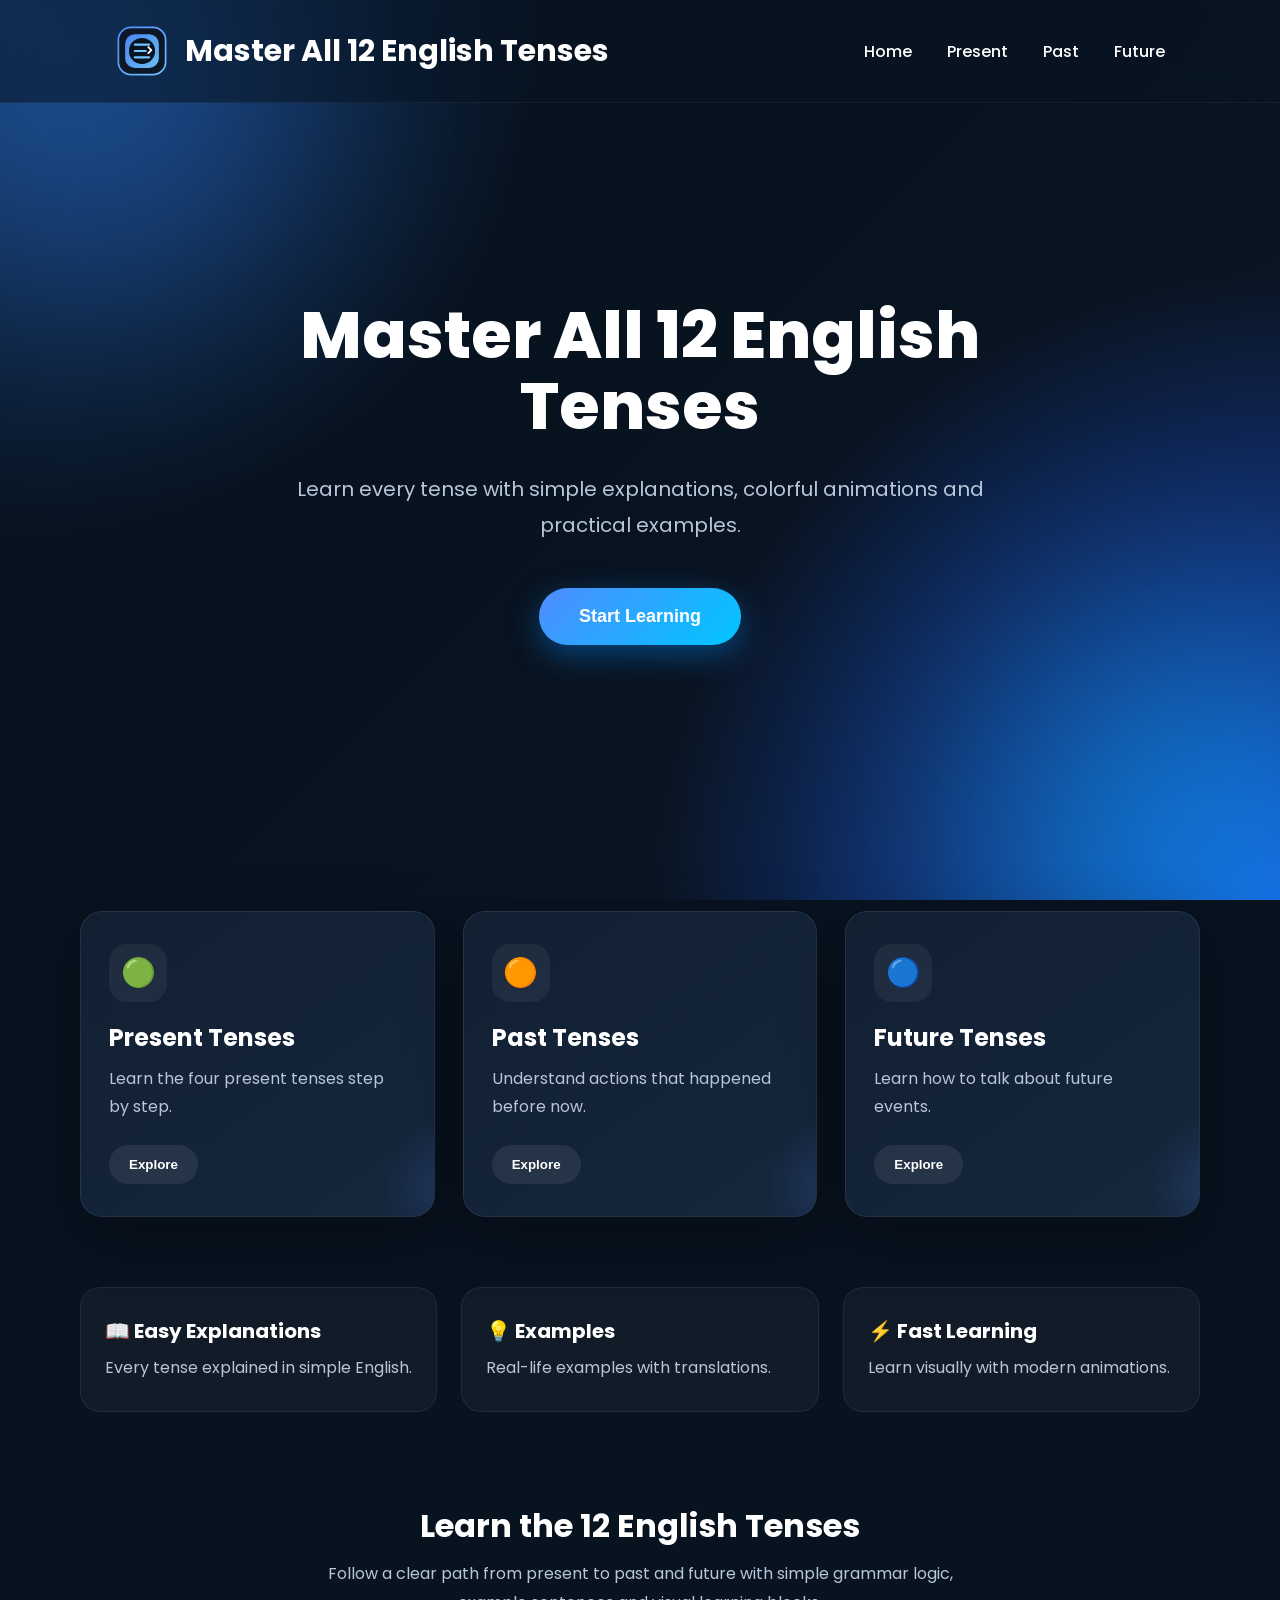
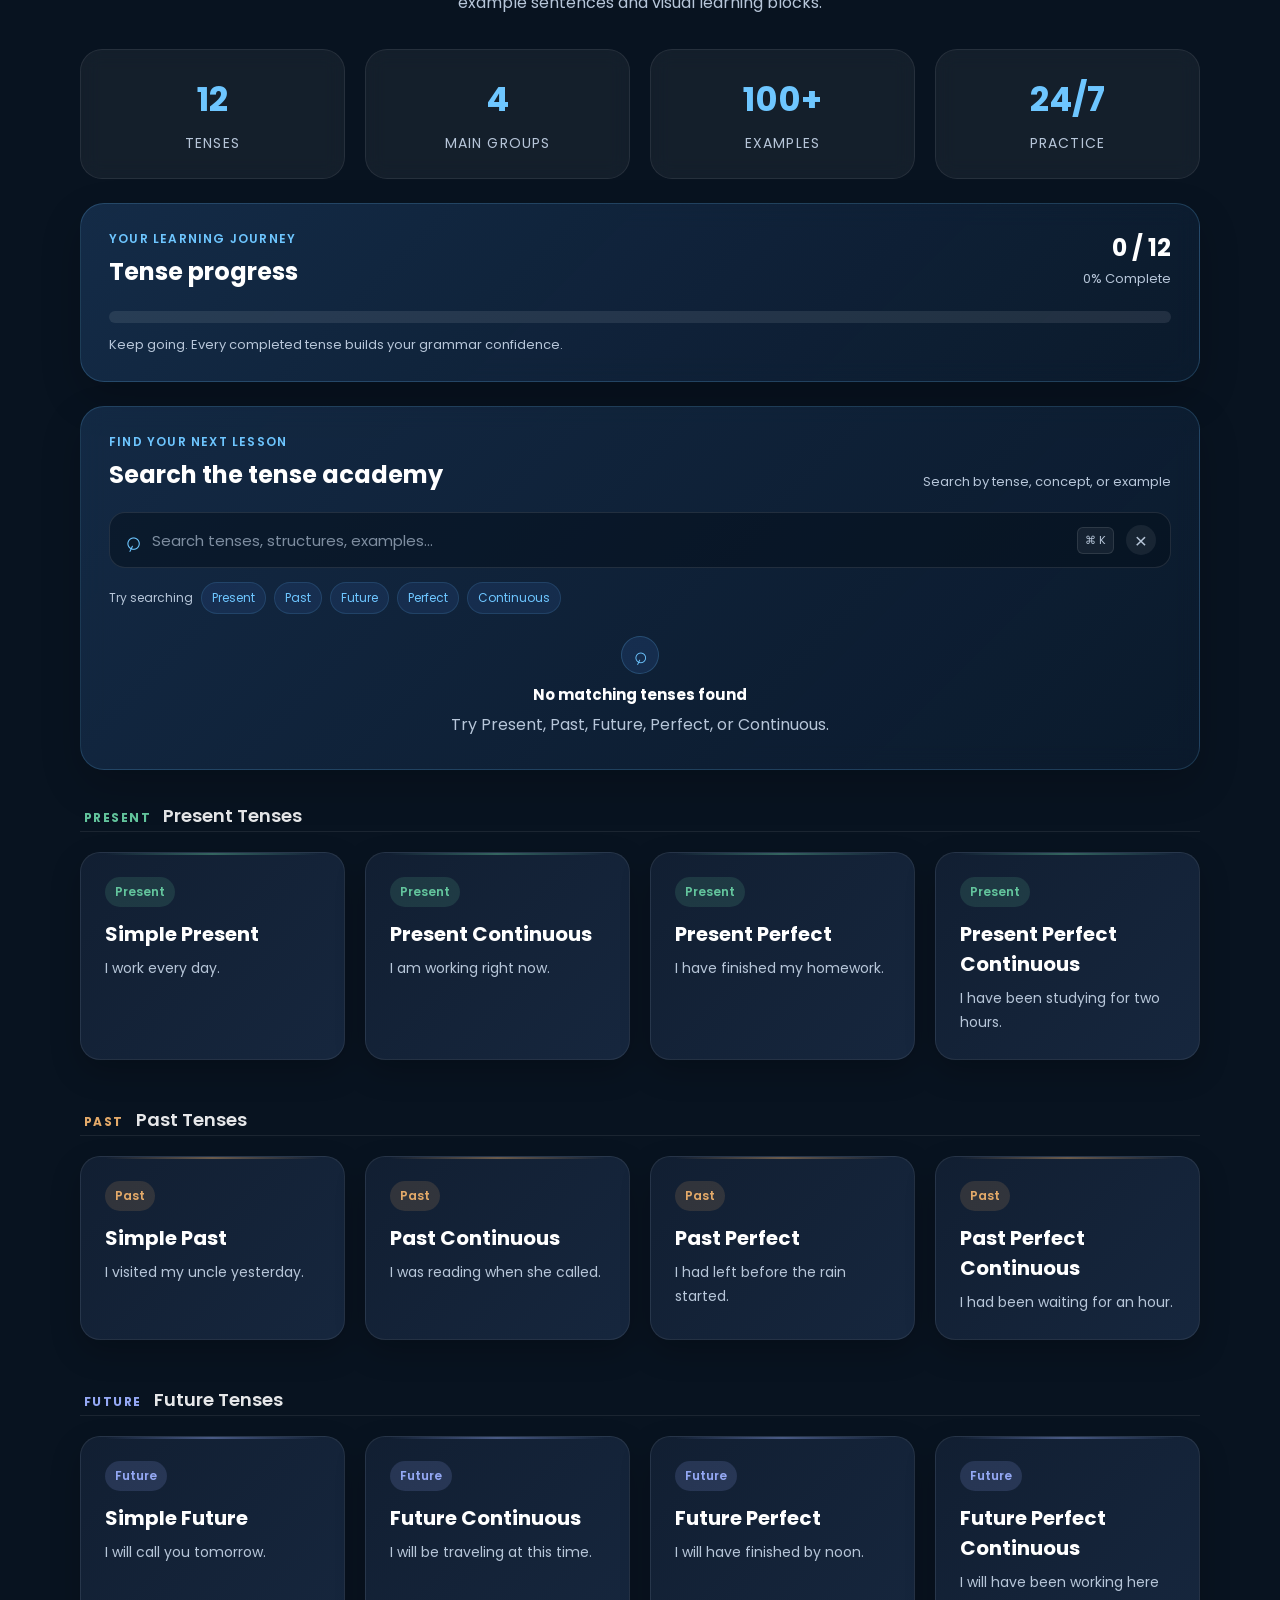
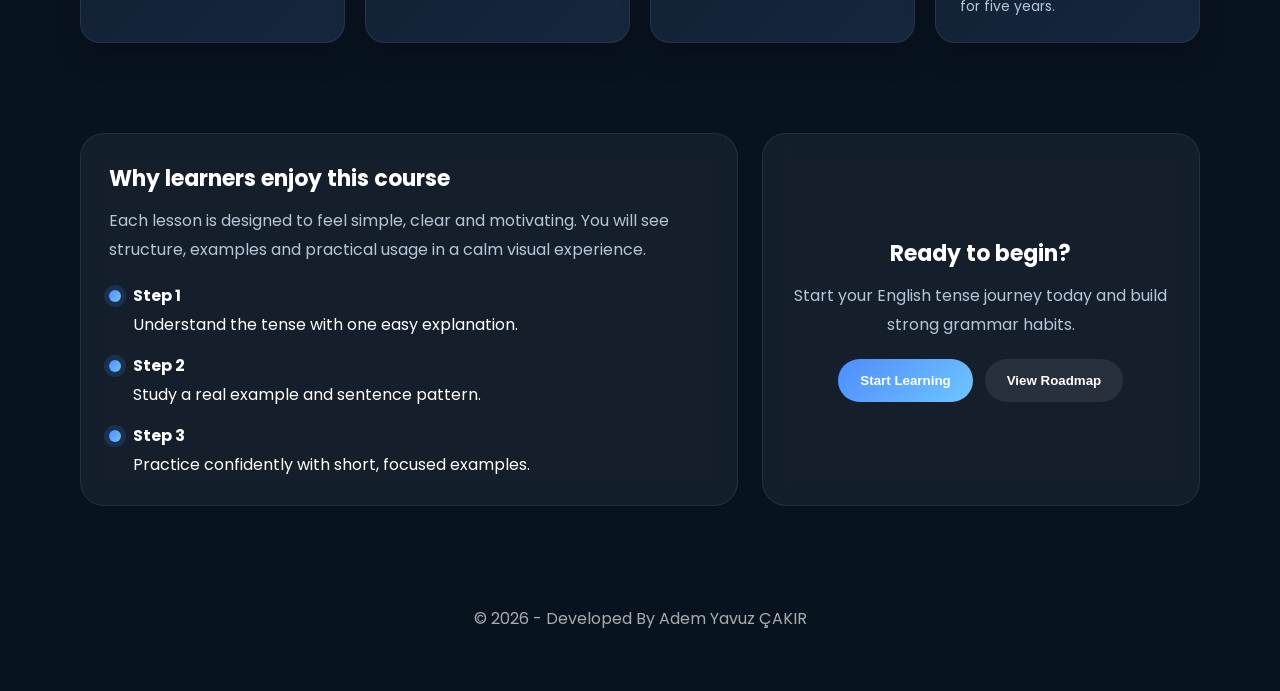
==== commit 4ce9fff5: "kurucuya ait isim ve soyisim eklendi" ====
--- a/index.html
+++ b/index.html
@@ -539,7 +539,7 @@
 
         <p>
 
-            © 2026 English Tenses Academy
+            © 2026 - Developed By Adem Yavuz ÇAKIR 
 
         </p>
 
--- a/style.css
+++ b/style.css
@@ -1224,6 +1224,255 @@
 
 }
 
+/* Detail learning components */
+.learning-card{
+    position:relative;
+    overflow:hidden;
+    border-color:color-mix(in srgb,var(--category-accent) 25%,rgba(255,255,255,.08));
+}
+
+.learning-card::before{
+    content:"";
+    position:absolute;
+    inset:0 0 auto;
+    height:3px;
+    background:linear-gradient(90deg,transparent,var(--category-accent),transparent);
+    opacity:.85;
+}
+
+.learning-card-heading{
+    display:flex;
+    align-items:flex-start;
+    justify-content:space-between;
+    gap:18px;
+}
+
+.learning-card h3{
+    margin:0;
+}
+
+.learning-eyebrow,
+.usage-label{
+    color:var(--category-accent);
+    font-size:11px;
+    font-weight:700;
+    letter-spacing:.12em;
+    text-transform:uppercase;
+}
+
+.learning-eyebrow{
+    margin-bottom:6px;
+}
+
+.learning-heading-mark{
+    display:grid;
+    place-items:center;
+    width:34px;
+    height:34px;
+    flex:none;
+    border:1px solid color-mix(in srgb,var(--category-accent) 45%,transparent);
+    border-radius:12px;
+    color:var(--category-accent);
+    background:var(--category-soft);
+    font-size:18px;
+}
+
+.learning-subtitle{
+    margin:7px 0 20px;
+    color:var(--text2);
+    font-size:13px;
+}
+
+.structure-list{
+    display:grid;
+    gap:12px;
+}
+
+.structure-item{
+    padding:15px 16px 17px;
+    border:1px solid rgba(255,255,255,.08);
+    border-left:3px solid color-mix(in srgb,var(--category-accent) 68%,transparent);
+    border-radius:15px;
+    background:linear-gradient(105deg,var(--category-soft),rgba(255,255,255,.035));
+    transition:border-color .25s ease,box-shadow .25s ease,transform .25s ease;
+}
+
+.structure-item:hover{
+    border-color:color-mix(in srgb,var(--category-accent) 62%,rgba(255,255,255,.1));
+    box-shadow:0 10px 28px var(--category-glow);
+    transform:translateY(-2px);
+}
+
+.structure-item-heading{
+    display:flex;
+    align-items:center;
+    gap:9px;
+    margin-bottom:13px;
+}
+
+.structure-symbol{
+    display:grid;
+    place-items:center;
+    width:24px;
+    height:24px;
+    border:1px solid color-mix(in srgb,var(--category-accent) 50%,transparent);
+    border-radius:8px;
+    color:var(--category-accent);
+    background:rgba(0,0,0,.12);
+    font-size:13px;
+    font-weight:700;
+}
+
+.structure-label{
+    color:var(--text);
+    font-size:11px;
+    font-weight:700;
+    letter-spacing:.1em;
+    text-transform:uppercase;
+}
+
+.structure-index{
+    margin-left:auto;
+    color:rgba(255,255,255,.35);
+    font-size:11px;
+    letter-spacing:.08em;
+}
+
+.structure-text{
+    display:flex;
+    align-items:center;
+    flex-wrap:wrap;
+    gap:7px;
+    min-width:0;
+    color:var(--text);
+    font-size:15px;
+    font-weight:600;
+    line-height:1.7;
+}
+
+.formula-token{
+    padding:4px 8px;
+    border:1px solid rgba(255,255,255,.1);
+    border-radius:8px;
+    background:rgba(4,12,22,.28);
+    transition:border-color .25s ease,transform .25s ease,background .25s ease;
+}
+
+.structure-item:hover .formula-token{
+    border-color:color-mix(in srgb,var(--category-accent) 42%,rgba(255,255,255,.1));
+    background:rgba(4,12,22,.42);
+    transform:translateY(-1px);
+}
+
+.formula-connector{
+    color:var(--category-accent);
+    font-size:17px;
+    font-weight:700;
+}
+
+.core-idea{
+    display:flex;
+    align-items:flex-start;
+    gap:12px;
+    margin-bottom:16px;
+    padding:14px 15px;
+    border:1px solid color-mix(in srgb,var(--category-accent) 34%,transparent);
+    border-radius:15px;
+    background:linear-gradient(110deg,var(--category-soft),rgba(255,255,255,.035));
+}
+
+.core-idea-icon{
+    color:var(--category-accent);
+    font-size:18px;
+    line-height:1.4;
+}
+
+.core-idea p{
+    margin-top:3px;
+    color:var(--text);
+    font-size:14px;
+    line-height:1.55;
+}
+
+.usage-layers{
+    display:grid;
+    gap:12px;
+}
+
+.usage-layer{
+    margin:0;
+    padding:14px 15px;
+    border:1px solid rgba(255,255,255,.08);
+    border-radius:14px;
+    background:rgba(255,255,255,.035);
+}
+
+.usage-layer-en{
+    border-left:3px solid color-mix(in srgb,var(--category-accent) 70%,transparent);
+}
+
+.usage-layer-tr{
+    border-left:3px solid rgba(255,255,255,.25);
+}
+
+.usage-layer-heading{
+    display:flex;
+    align-items:center;
+    gap:9px;
+    margin-bottom:8px;
+}
+
+.usage-layer h4{
+    margin:0;
+    color:var(--text);
+    font-size:12px;
+    letter-spacing:.04em;
+}
+
+.language-badge{
+    display:inline-grid;
+    place-items:center;
+    min-width:28px;
+    height:22px;
+    padding:0 5px;
+    border:1px solid color-mix(in srgb,var(--category-accent) 45%,transparent);
+    border-radius:6px;
+    color:var(--category-accent);
+    background:var(--category-soft);
+    font-size:10px;
+    font-weight:700;
+    letter-spacing:.08em;
+}
+
+.usage-layer p{
+    font-size:13px;
+    line-height:1.7;
+}
+
+@media (prefers-reduced-motion:reduce){
+    .structure-item,
+    .formula-token{
+        transition:none;
+    }
+}
+
+@media (max-width:520px){
+    .learning-card{
+        padding:22px 18px;
+    }
+
+    .structure-text{
+        align-items:flex-start;
+        gap:6px;
+        font-size:14px;
+    }
+
+    .formula-token{
+        max-width:100%;
+        overflow-wrap:anywhere;
+    }
+}
+
 /* ==========================================
    Responsive Design
 ========================================== */
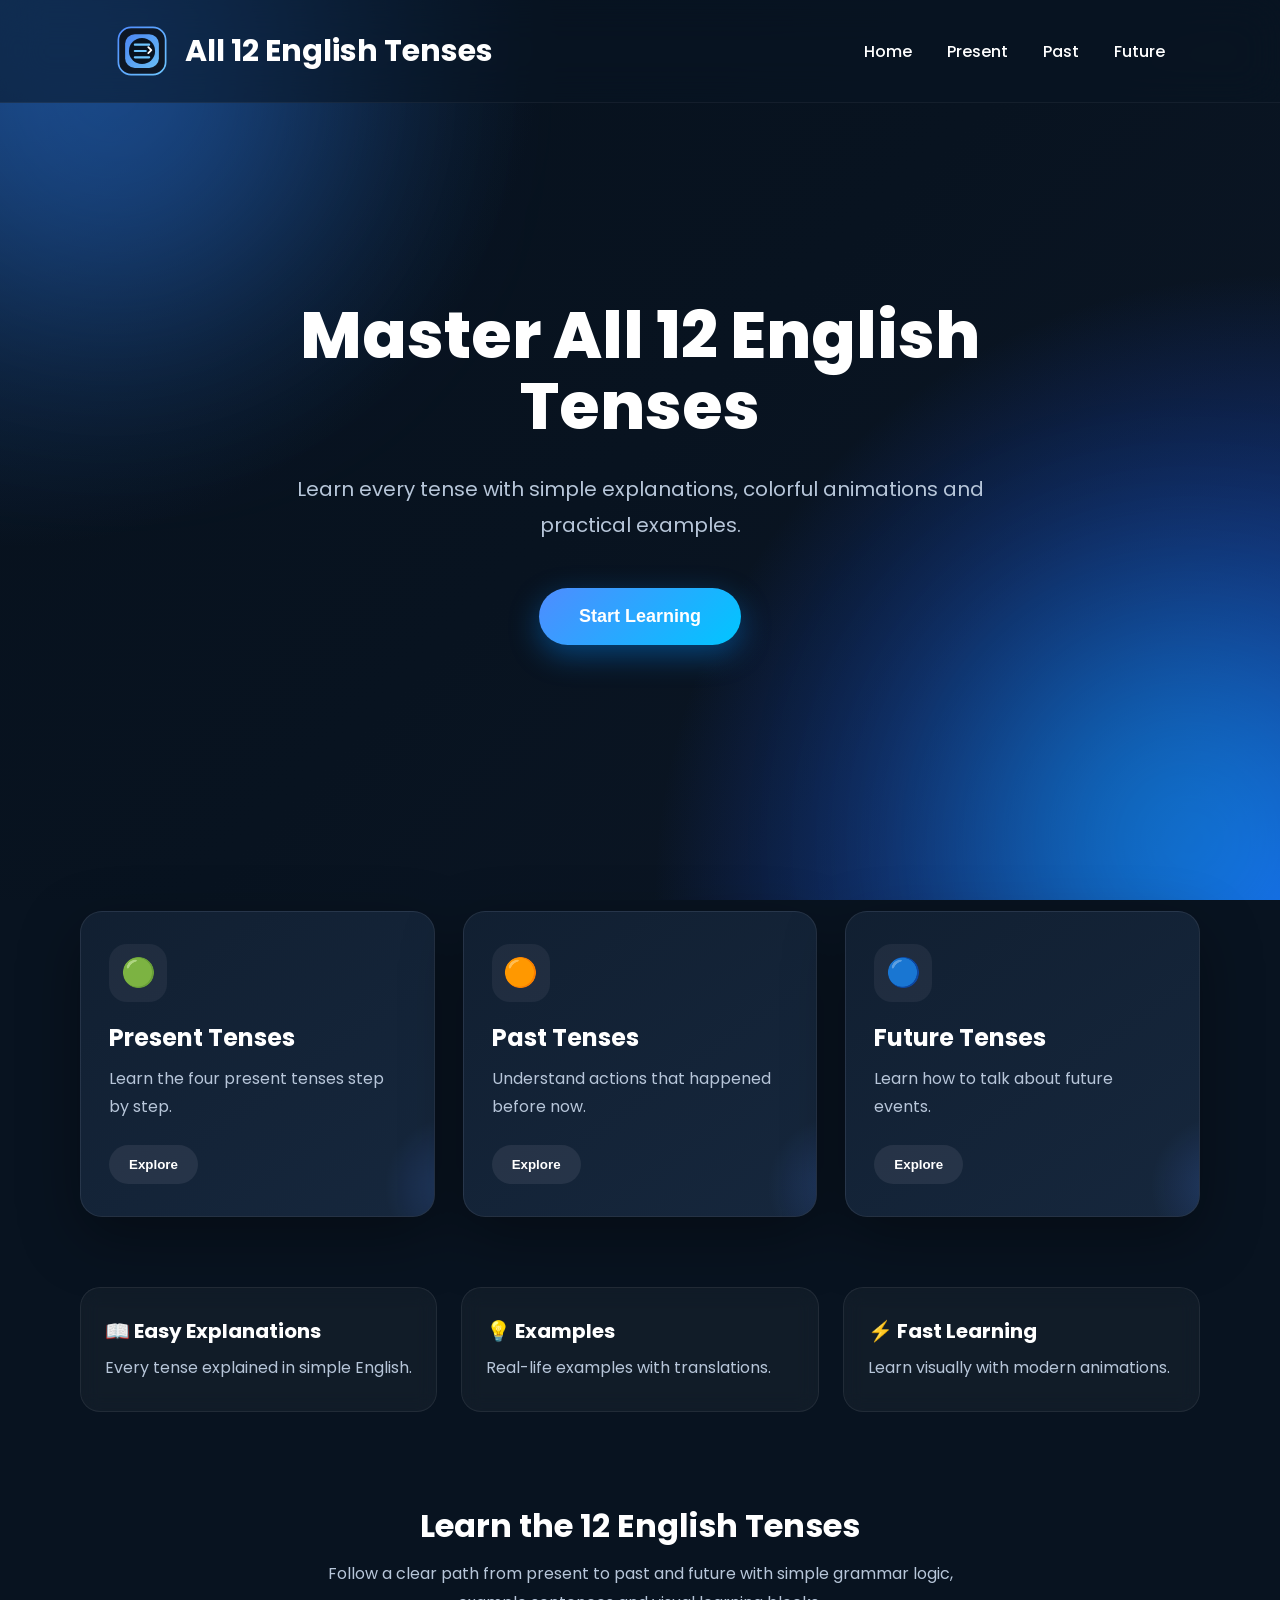
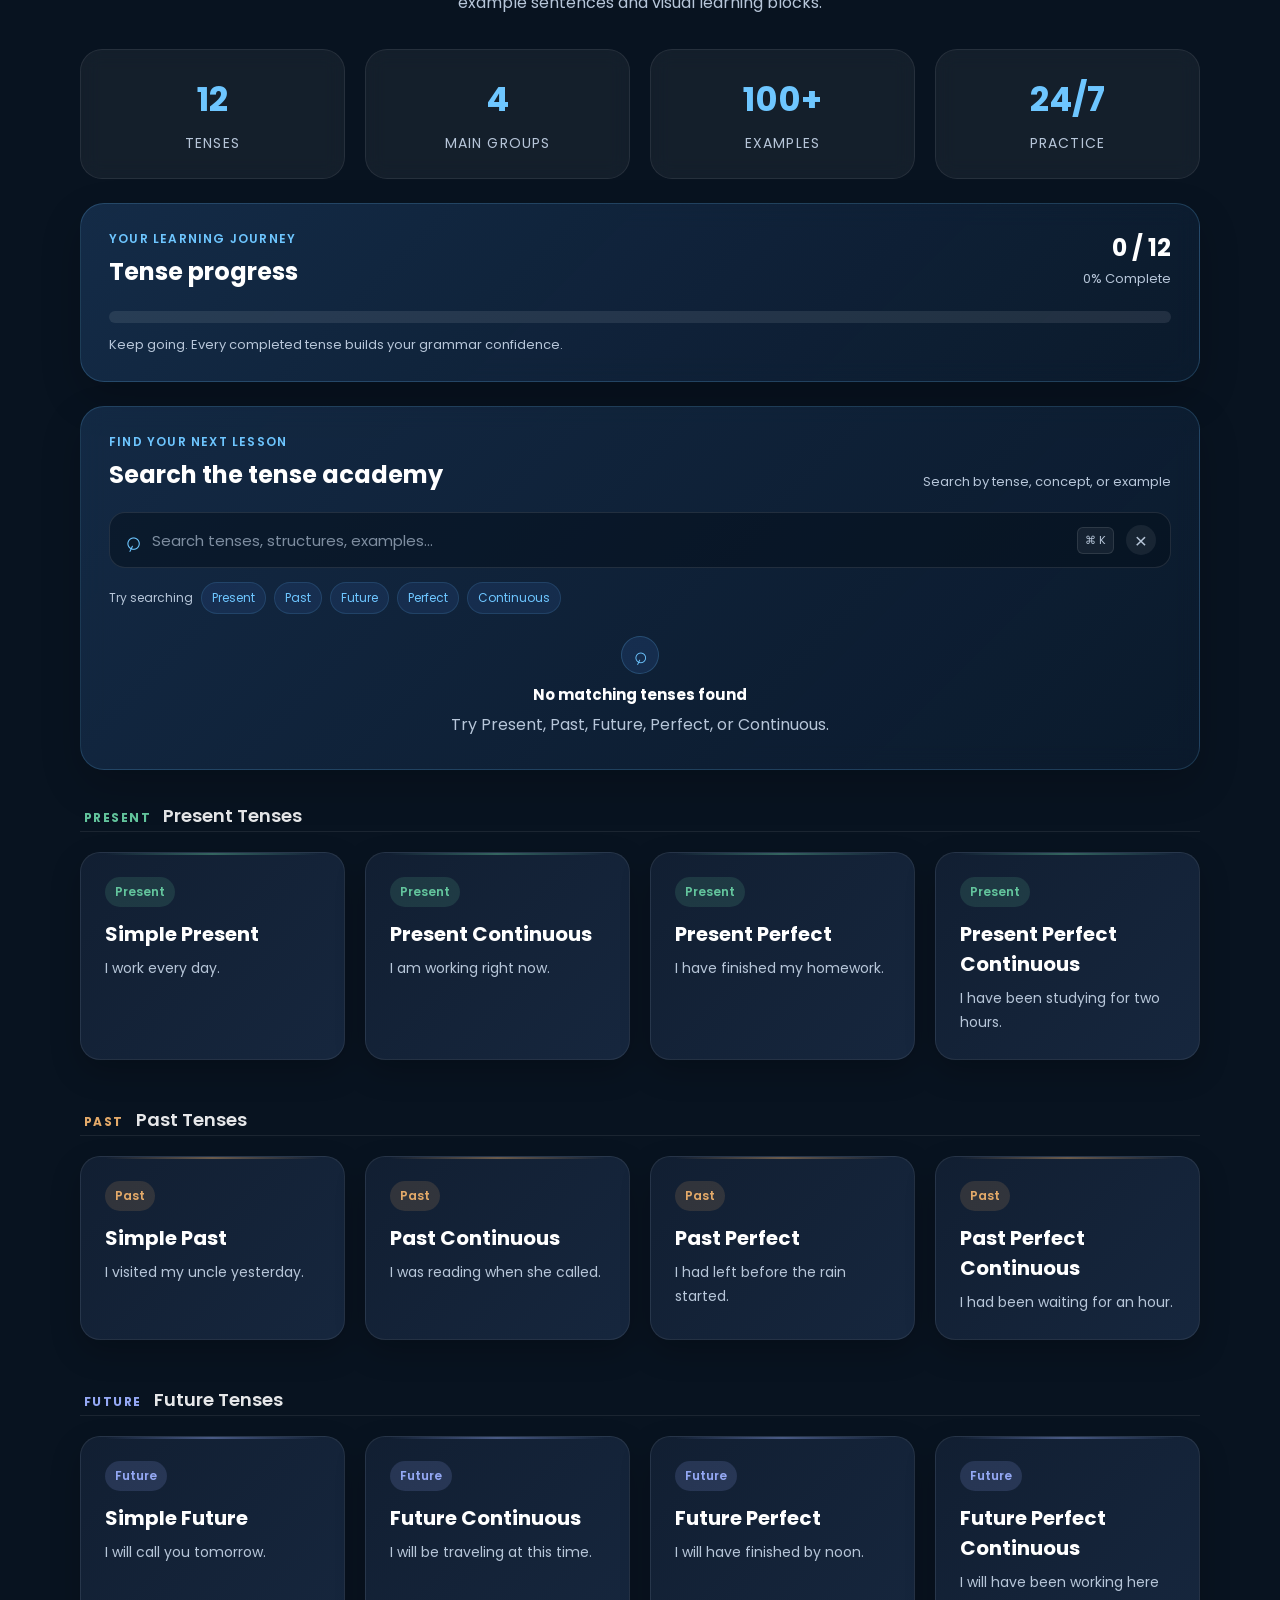
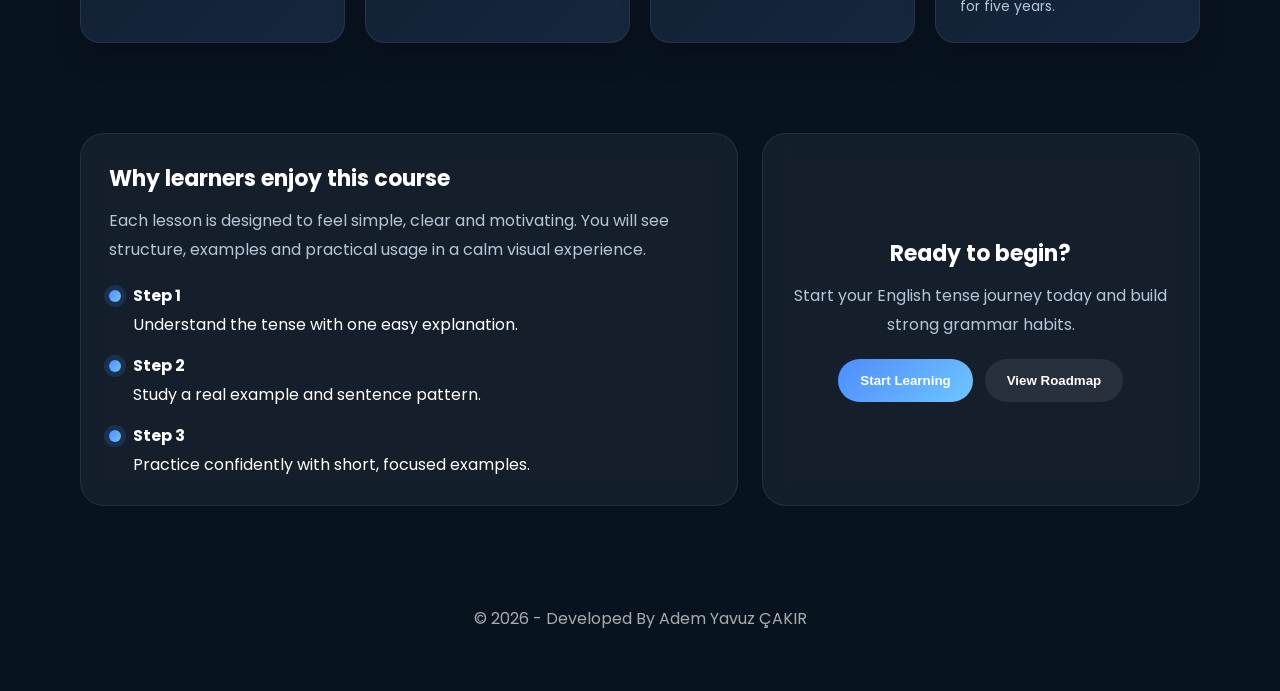
==== commit dffea489: "sitede başlık değişimi" ====
--- a/index.html
+++ b/index.html
@@ -39,7 +39,7 @@
 
             <img src="assets/logo.svg" alt="Logo">
 
-            <h1>Master All 12 English Tenses</h1>
+            <h1>All 12 English Tenses</h1>
 
         </div>
 
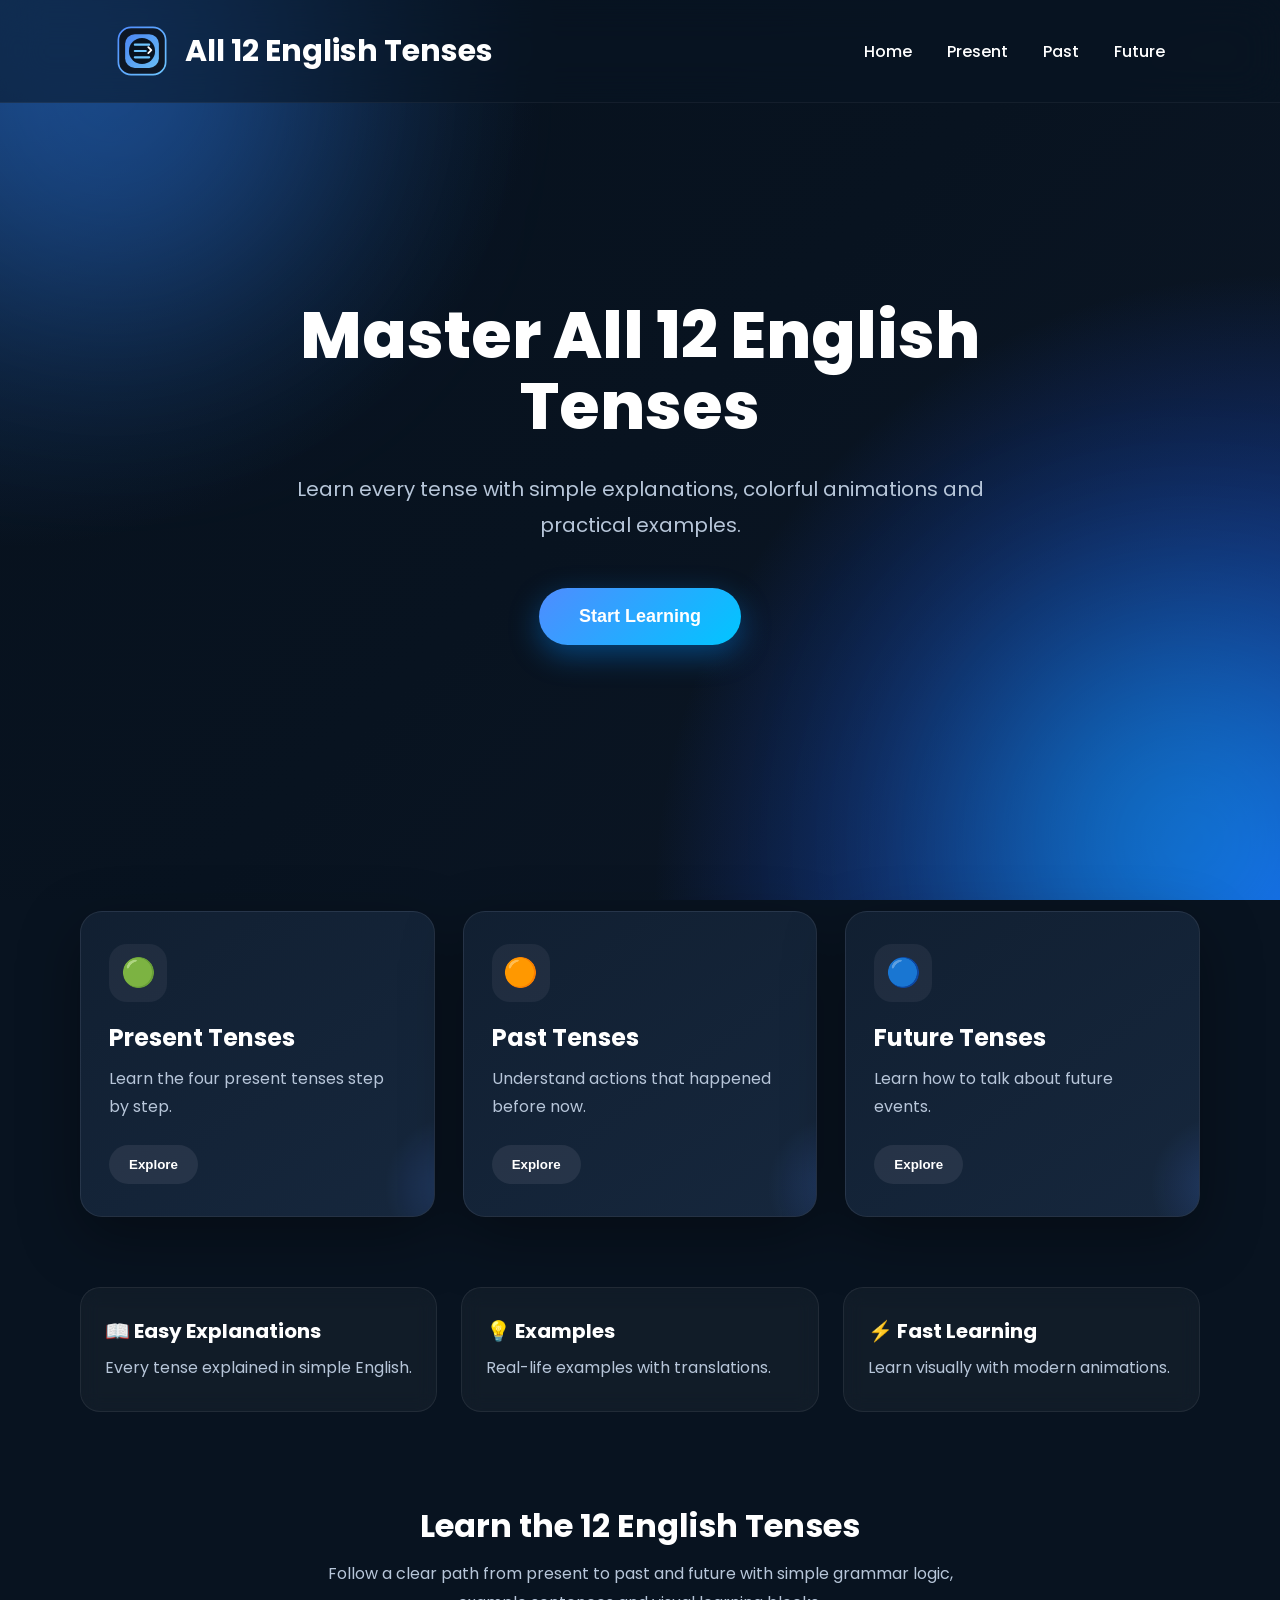
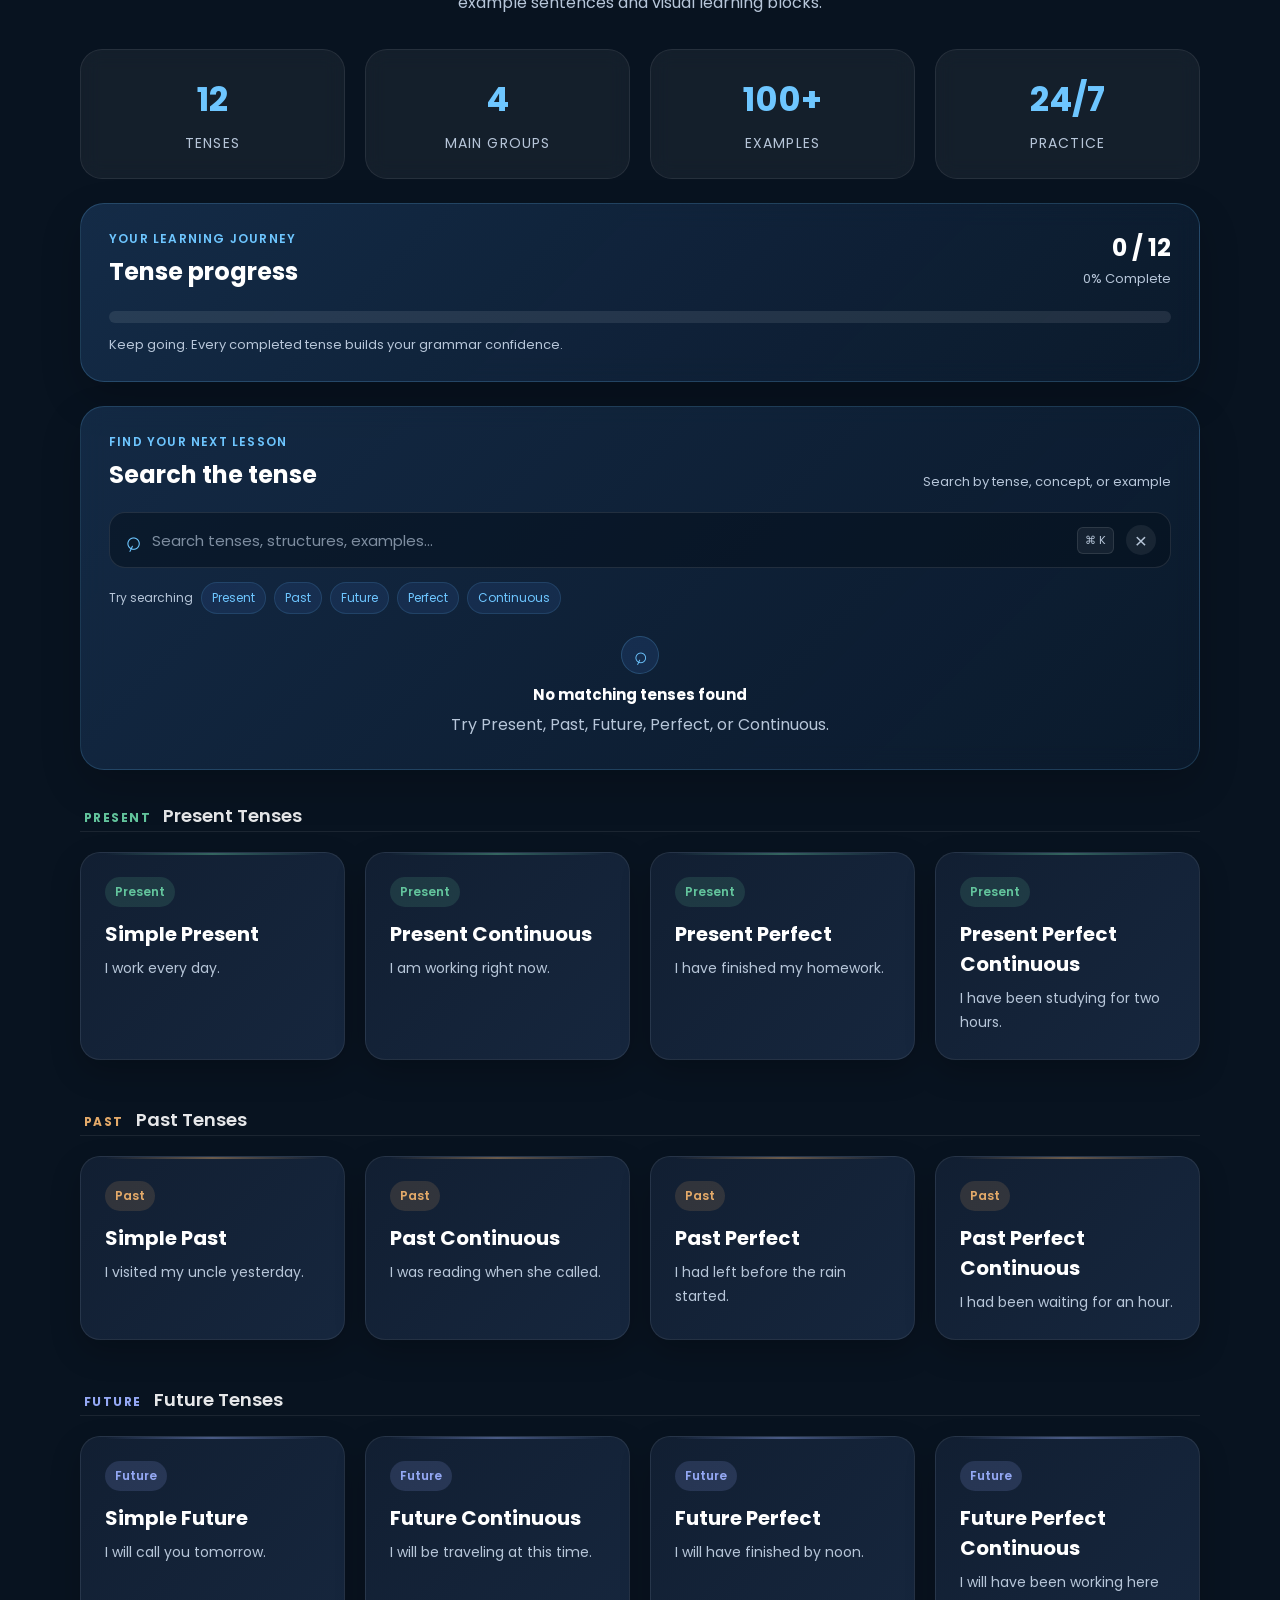
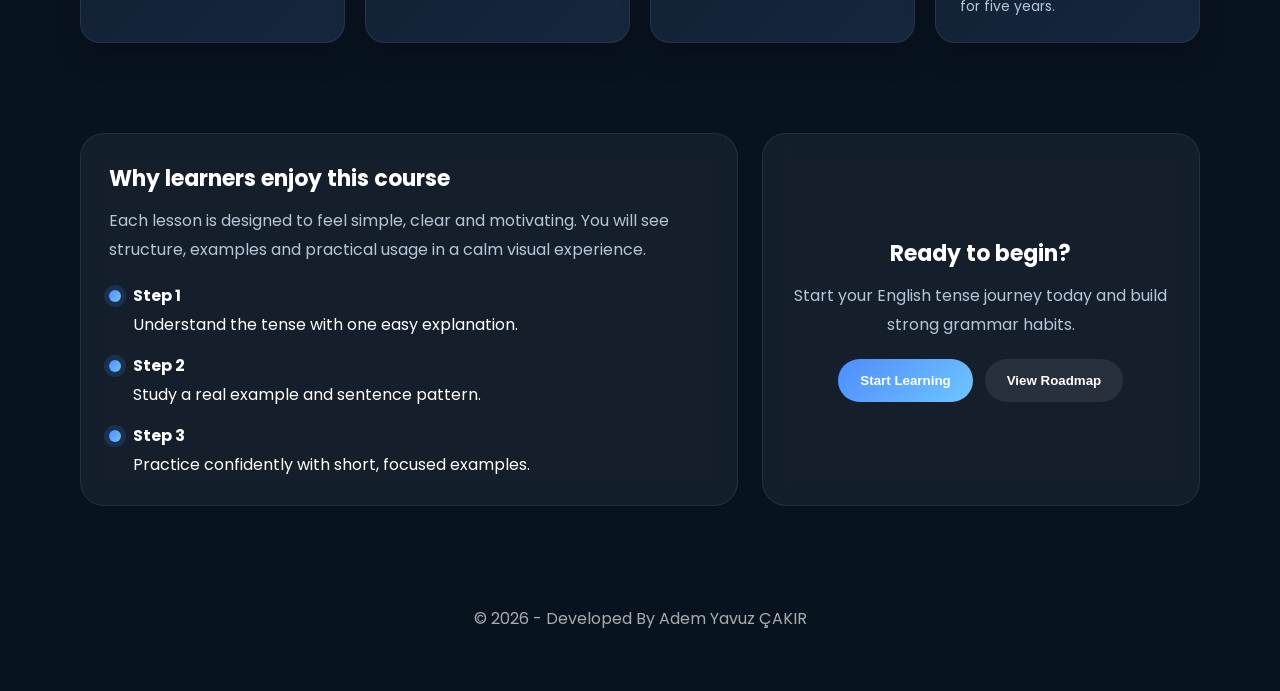
==== commit 1b268ffa: "sayfadaki karekter değişimleri" ====
--- a/index.html
+++ b/index.html
@@ -39,7 +39,8 @@
 
             <img src="assets/logo.svg" alt="Logo">
 
-            <h1>All 12 English Tenses</h1>
+            <h1>All 12 English Tenses</h1>        
+
 
         </div>
 
@@ -268,7 +269,7 @@
 
                     <p class="search-eyebrow">Find your next lesson</p>
 
-                    <h3 id="searchTitle">Search the tense academy</h3>
+                    <h3 id="searchTitle">Search the tense</h3>
 
                 </div>
 
--- a/style.css
+++ b/style.css
@@ -1,5 +1,5 @@
 /* ==========================================
-   English Tenses Academy
+    English Tenses
    style.css
    Part 1
 ========================================== */
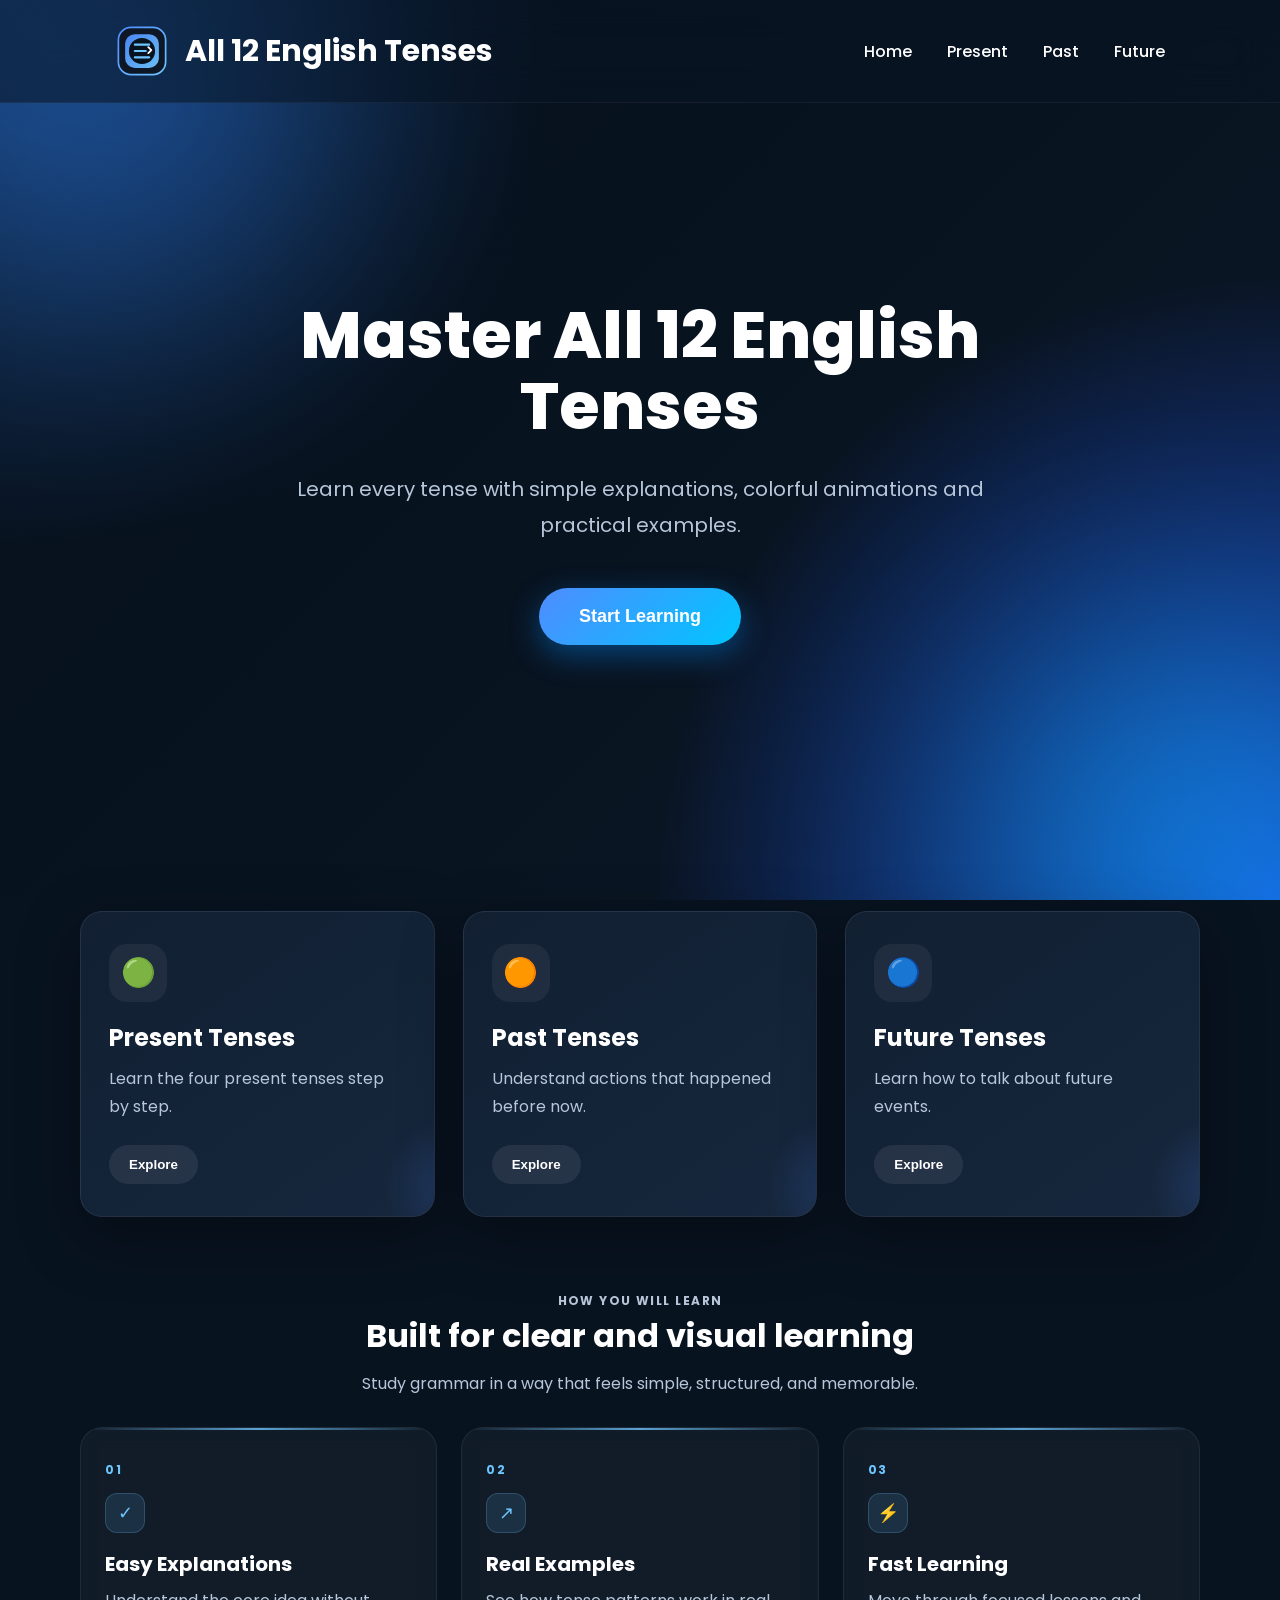
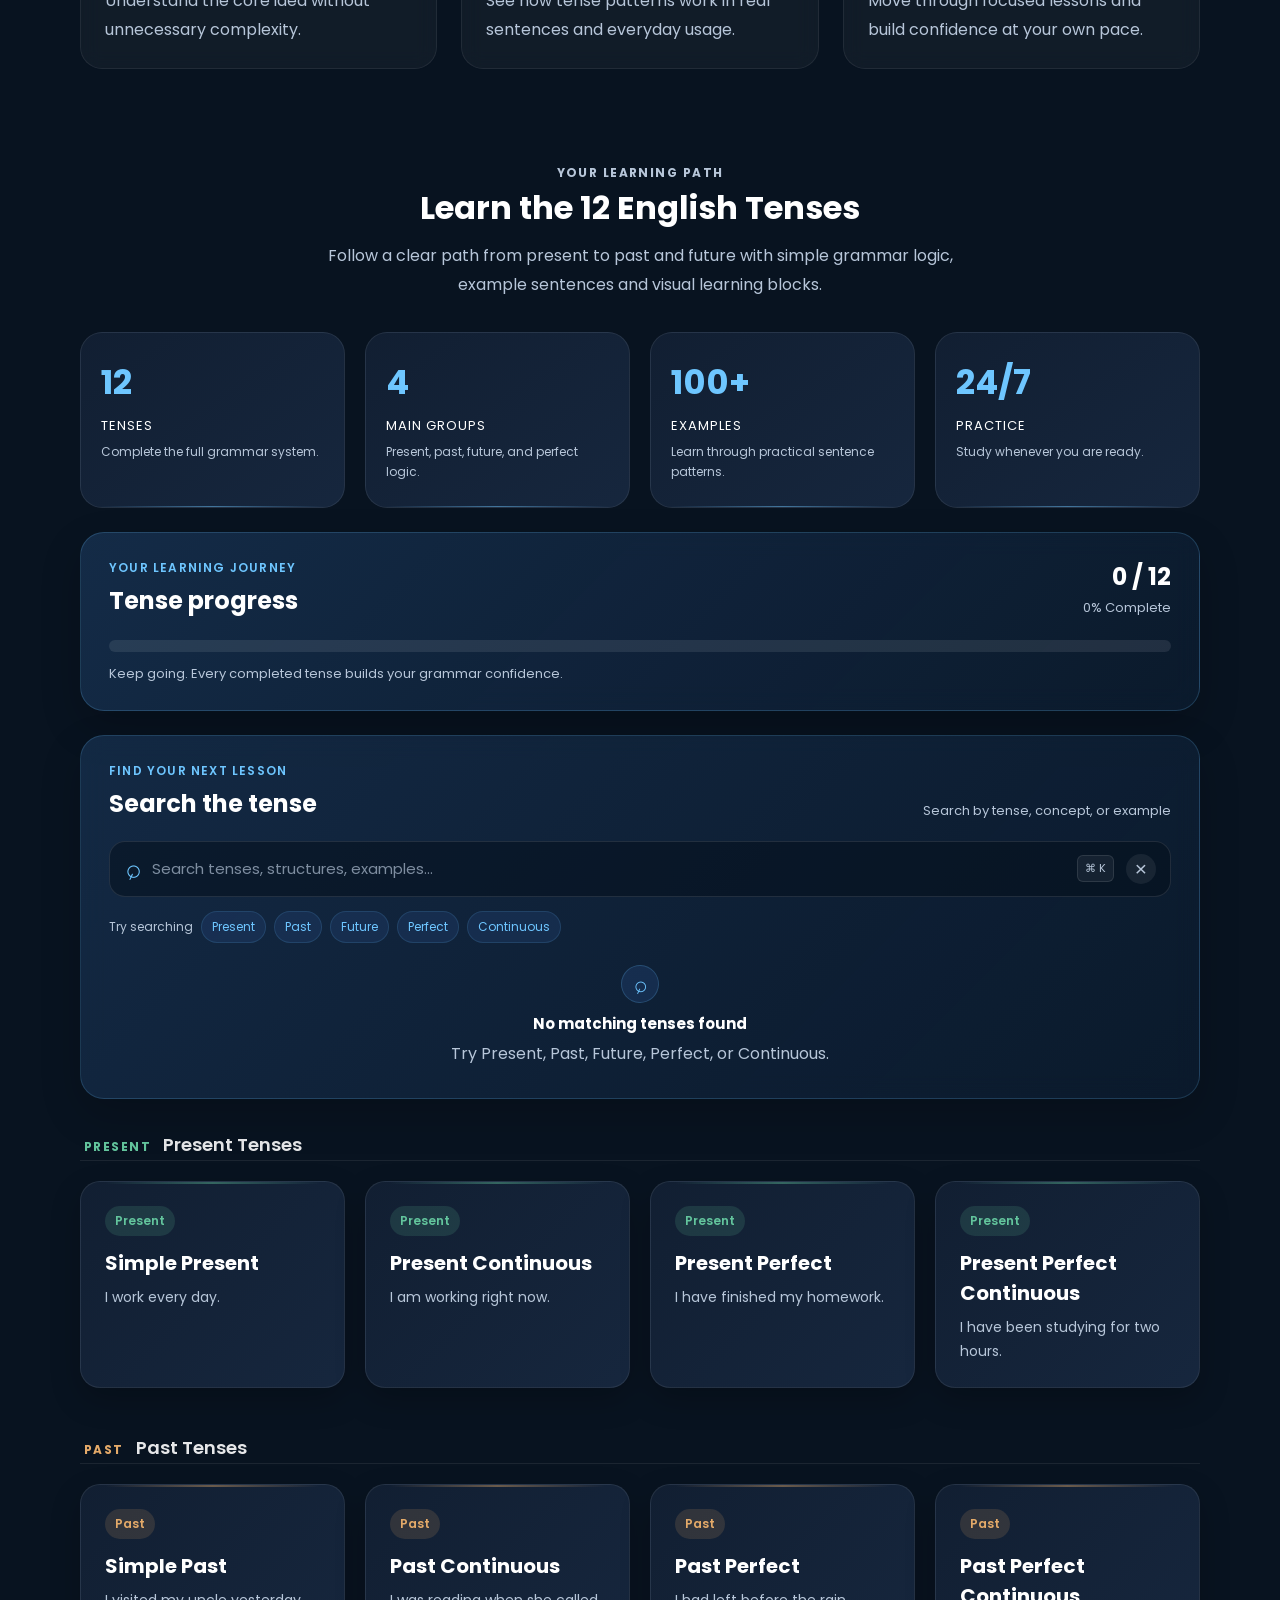
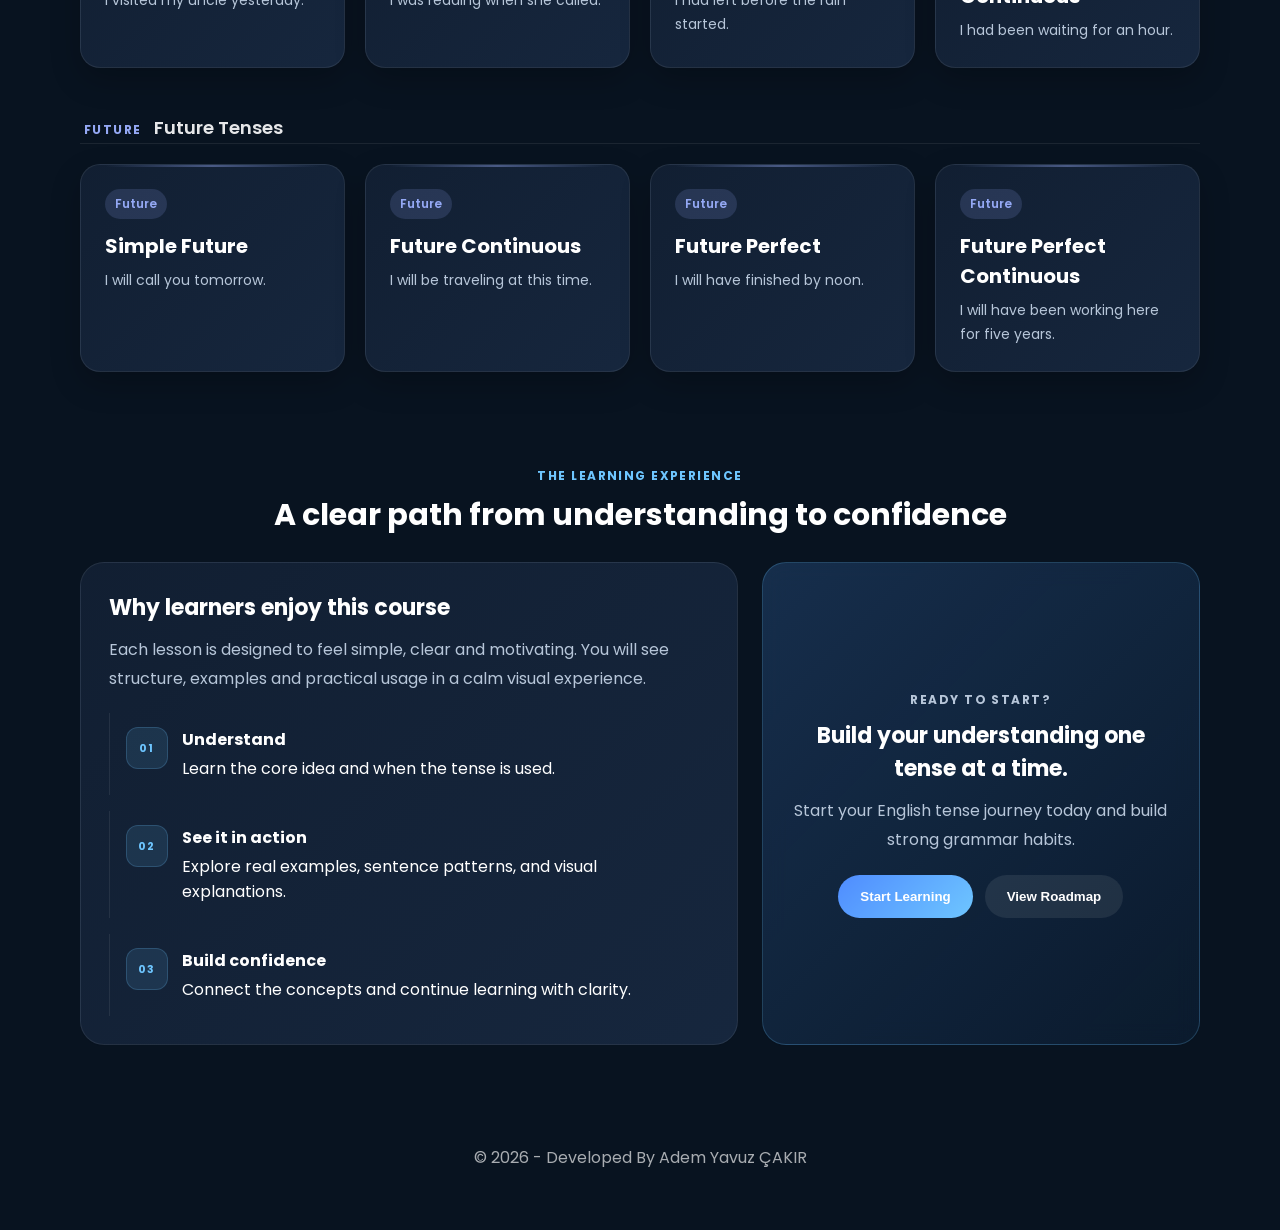
==== commit 22d5663f: "ana sayfadaki site açıklamaları düzeltimi" ====
--- a/index.html
+++ b/index.html
@@ -136,41 +136,67 @@
 
     <!-- Features -->
 
-    <section class="features">
-
-        <div class="feature">
-
-            <h3>📖 Easy Explanations</h3>
-
-            <p>
-
-                Every tense explained in simple English.
-
-            </p>
-
-        </div>
-
-        <div class="feature">
-
-            <h3>💡 Examples</h3>
-
-            <p>
-
-                Real-life examples with translations.
-
-            </p>
-
-        </div>
-
-        <div class="feature">
-
-            <h3>⚡ Fast Learning</h3>
-
-            <p>
-
-                Learn visually with modern animations.
-
-            </p>
+    <section class="features" aria-labelledby="learningApproachTitle">
+
+        <div class="features-header">
+
+            <p class="section-eyebrow">How you will learn</p>
+
+            <h3 id="learningApproachTitle">Built for clear and visual learning</h3>
+
+            <p>Study grammar in a way that feels simple, structured, and memorable.</p>
+
+        </div>
+
+        <div class="feature-list">
+
+            <div class="feature">
+
+                <span class="feature-index" aria-hidden="true">01</span>
+
+                <div class="feature-icon" aria-hidden="true">✓</div>
+
+                <h3>Easy Explanations</h3>
+
+                <p>
+
+                    Understand the core idea without unnecessary complexity.
+
+                </p>
+
+            </div>
+
+            <div class="feature">
+
+                <span class="feature-index" aria-hidden="true">02</span>
+
+                <div class="feature-icon" aria-hidden="true">↗</div>
+
+                <h3>Real Examples</h3>
+
+                <p>
+
+                    See how tense patterns work in real sentences and everyday usage.
+
+                </p>
+
+            </div>
+
+            <div class="feature">
+
+                <span class="feature-index" aria-hidden="true">03</span>
+
+                <div class="feature-icon" aria-hidden="true">⚡</div>
+
+                <h3>Fast Learning</h3>
+
+                <p>
+
+                    Move through focused lessons and build confidence at your own pace.
+
+                </p>
+
+            </div>
 
         </div>
 
@@ -181,6 +207,8 @@
     <section class="section" id="learn">
 
         <div class="section-title">
+
+            <p class="section-eyebrow">Your learning path</p>
 
             <h3>Learn the 12 English Tenses</h3>
 
@@ -199,7 +227,13 @@
 
                 <div class="stat-number">12</div>
 
-                <div class="stat-label">Tenses</div>
+                <div class="stat-meta">
+
+                    <div class="stat-label">Tenses</div>
+
+                    <p>Complete the full grammar system.</p>
+
+                </div>
 
             </div>
 
@@ -207,7 +241,13 @@
 
                 <div class="stat-number">4</div>
 
-                <div class="stat-label">Main Groups</div>
+                <div class="stat-meta">
+
+                    <div class="stat-label">Main Groups</div>
+
+                    <p>Present, past, future, and perfect logic.</p>
+
+                </div>
 
             </div>
 
@@ -215,7 +255,13 @@
 
                 <div class="stat-number">100+</div>
 
-                <div class="stat-label">Examples</div>
+                <div class="stat-meta">
+
+                    <div class="stat-label">Examples</div>
+
+                    <p>Learn through practical sentence patterns.</p>
+
+                </div>
 
             </div>
 
@@ -223,7 +269,13 @@
 
                 <div class="stat-number">24/7</div>
 
-                <div class="stat-label">Practice</div>
+                <div class="stat-meta">
+
+                    <div class="stat-label">Practice</div>
+
+                    <p>Study whenever you are ready.</p>
+
+                </div>
 
             </div>
 
@@ -449,6 +501,14 @@
 
     <section class="section" id="journey">
 
+        <div class="journey-header">
+
+            <p class="section-eyebrow">The learning experience</p>
+
+            <h3>A clear path from understanding to confidence</h3>
+
+        </div>
+
         <div class="info-panel">
 
             <div class="info-block">
@@ -462,17 +522,17 @@
 
                 </p>
 
-                <div class="timeline">
+                <div class="timeline" aria-label="Learning journey">
 
                     <div class="timeline-item">
 
-                        <div class="timeline-dot"></div>
+                        <div class="timeline-step">01</div>
 
                         <div class="timeline-content">
 
-                            <strong>Step 1</strong>
-
-                            Understand the tense with one easy explanation.
+                            <strong>Understand</strong>
+
+                            Learn the core idea and when the tense is used.
 
                         </div>
 
@@ -480,13 +540,13 @@
 
                     <div class="timeline-item">
 
-                        <div class="timeline-dot"></div>
+                        <div class="timeline-step">02</div>
 
                         <div class="timeline-content">
 
-                            <strong>Step 2</strong>
-
-                            Study a real example and sentence pattern.
+                            <strong>See it in action</strong>
+
+                            Explore real examples, sentence patterns, and visual explanations.
 
                         </div>
 
@@ -494,13 +554,13 @@
 
                     <div class="timeline-item">
 
-                        <div class="timeline-dot"></div>
+                        <div class="timeline-step">03</div>
 
                         <div class="timeline-content">
 
-                            <strong>Step 3</strong>
-
-                            Practice confidently with short, focused examples.
+                            <strong>Build confidence</strong>
+
+                            Connect the concepts and continue learning with clarity.
 
                         </div>
 
@@ -512,7 +572,9 @@
 
             <div class="cta-block">
 
-                <h4>Ready to begin?</h4>
+                <p class="cta-kicker">Ready to start?</p>
+
+                <h4>Build your understanding one tense at a time.</h4>
 
                 <p>
 
--- a/style.css
+++ b/style.css
@@ -513,6 +513,44 @@
 
     display:grid;
 
+    gap:20px;
+
+}
+
+.features-header{
+
+    text-align:center;
+
+    margin-bottom:8px;
+
+}
+
+.features-header h3{
+
+    font-size:32px;
+
+    font-weight:700;
+
+    margin-bottom:10px;
+
+}
+
+.features-header p{
+
+    max-width:620px;
+
+    margin:0 auto;
+
+    color:var(--text2);
+
+    line-height:1.8;
+
+}
+
+.feature-list{
+
+    display:grid;
+
     grid-template-columns:repeat(3,1fr);
 
     gap:24px;
@@ -521,7 +559,9 @@
 
 .feature{
 
-    padding:28px 24px;
+    position:relative;
+
+    padding:28px 24px 24px;
 
     text-align:left;
 
@@ -529,19 +569,81 @@
 
     border:1px solid rgba(255,255,255,.07);
 
-    border-radius:20px;
+    border-radius:22px;
 
     backdrop-filter:blur(10px);
 
-    transition:transform .3s,background .3s;
+    transition:transform .3s,border-color .3s,box-shadow .3s;
+
+    overflow:hidden;
+
+}
+
+.feature::before{
+
+    content:"";
+
+    position:absolute;
+
+    inset:0 0 auto;
+
+    height:2px;
+
+    background:linear-gradient(90deg,transparent,var(--secondary),transparent);
+
+    opacity:.8;
 
 }
 
 .feature:hover{
 
-    transform:translateY(-4px);
-
-    background:rgba(255,255,255,.06);
+    transform:translateY(-5px);
+
+    border-color:rgba(110,198,255,.28);
+
+    box-shadow:0 18px 42px rgba(0,0,0,.2);
+
+}
+
+.feature-index{
+
+    display:inline-block;
+
+    margin-bottom:14px;
+
+    color:var(--secondary);
+
+    font-size:12px;
+
+    font-weight:700;
+
+    letter-spacing:.14em;
+
+    text-transform:uppercase;
+
+}
+
+.feature-icon{
+
+    display:grid;
+
+    place-items:center;
+
+    width:40px;
+
+    height:40px;
+
+    margin-bottom:16px;
+
+    border:1px solid rgba(110,198,255,.22);
+
+    border-radius:12px;
+
+    background:rgba(110,198,255,.12);
+
+    color:var(--secondary);
+
+    font-size:18px;
 
 }
 
@@ -650,6 +752,14 @@
     gap:22px;
 
     margin-bottom:22px;
+
+}
+
+.detail-page > .detail-card + .detail-card,
+.detail-page > .detail-card + .detail-grid,
+.detail-page > .detail-grid + .detail-card{
+
+    margin-top:22px;
 
 }
 
@@ -1473,6 +1583,234 @@
     }
 }
 
+/* Sentence practice and memory hook */
+.examples-card{
+    border-color:color-mix(in srgb,var(--category-accent) 28%,rgba(255,255,255,.08));
+}
+
+.example-list{
+    display:grid;
+    grid-template-columns:repeat(2,minmax(0,1fr));
+    gap:12px;
+    padding:0;
+    list-style:none;
+}
+
+.example-item{
+    min-width:0;
+    margin:0;
+    padding:16px;
+    border:1px solid rgba(255,255,255,.08);
+    border-top:2px solid color-mix(in srgb,var(--category-accent) 55%,transparent);
+    border-radius:14px;
+    background:linear-gradient(180deg,rgba(255,255,255,.045),rgba(255,255,255,.02));
+    transition:border-color .25s ease,box-shadow .25s ease,transform .25s ease;
+}
+
+.example-item:hover{
+    border-color:color-mix(in srgb,var(--category-accent) 58%,rgba(255,255,255,.1));
+    box-shadow:0 10px 28px var(--category-glow);
+    transform:translateY(-2px);
+}
+
+.example-meta{
+    display:flex;
+    align-items:center;
+    gap:8px;
+    margin-bottom:14px;
+}
+
+.example-number{
+    color:var(--category-accent);
+    font-size:12px;
+    font-weight:700;
+    letter-spacing:.12em;
+}
+
+.example-label{
+    color:rgba(255,255,255,.42);
+    font-size:10px;
+    font-weight:600;
+    letter-spacing:.1em;
+    text-transform:uppercase;
+}
+
+.example-sentence-stack{
+    display:grid;
+    gap:6px;
+    margin-bottom:8px;
+}
+
+.example-sentence-label{
+    color:var(--category-accent);
+    font-size:10px;
+    font-weight:700;
+    letter-spacing:.12em;
+    text-transform:uppercase;
+}
+
+.example-en{
+    margin-bottom:12px;
+    color:var(--text);
+    font-size:15px;
+    font-weight:600;
+    line-height:1.7;
+}
+
+.example-pattern{
+    display:grid;
+    gap:5px;
+    margin-bottom:12px;
+    padding:9px 10px;
+    border:1px solid color-mix(in srgb,var(--category-accent) 32%,rgba(255,255,255,.08));
+    border-radius:10px;
+    background:var(--category-soft);
+}
+
+.example-pattern-label{
+    color:var(--category-accent);
+    font-size:9px;
+    font-weight:700;
+    letter-spacing:.12em;
+    text-transform:uppercase;
+}
+
+.example-pattern-text{
+    color:var(--text);
+    font-size:12px;
+    font-weight:600;
+    line-height:1.5;
+}
+
+.example-translation{
+    display:flex;
+    align-items:flex-start;
+    gap:9px;
+    padding-top:11px;
+    border-top:1px solid rgba(255,255,255,.07);
+}
+
+.example-translation .language-badge{
+    flex:none;
+    margin-top:1px;
+}
+
+.example-tr{
+    color:var(--text2);
+    font-size:13px;
+    line-height:1.65;
+}
+
+.memory-card{
+    border-color:color-mix(in srgb,var(--category-accent) 34%,rgba(255,255,255,.08));
+    background:linear-gradient(120deg,rgba(255,255,255,.06),var(--category-soft));
+}
+
+.memory-hook{
+    display:flex;
+    align-items:flex-start;
+    gap:14px;
+    padding:20px;
+    border:1px solid color-mix(in srgb,var(--category-accent) 48%,transparent);
+    border-radius:16px;
+    background:rgba(3,11,20,.2);
+    box-shadow:0 0 24px var(--category-glow);
+}
+
+.memory-hook-icon{
+    display:grid;
+    place-items:center;
+    width:32px;
+    height:32px;
+    flex:none;
+    border:1px solid color-mix(in srgb,var(--category-accent) 58%,transparent);
+    border-radius:10px;
+    color:var(--category-accent);
+    background:var(--category-soft);
+    font-size:16px;
+    font-weight:700;
+}
+
+.memory-hook-text{
+    margin-top:7px;
+    color:var(--text);
+    font-size:17px;
+    font-weight:600;
+    line-height:1.6;
+}
+
+.memory-cue{
+    display:grid;
+    gap:10px;
+    margin-top:16px;
+    padding:13px 14px;
+    border:1px solid color-mix(in srgb,var(--category-accent) 32%,rgba(255,255,255,.08));
+    border-radius:14px;
+    background:rgba(255,255,255,.03);
+}
+
+.memory-cue-label{
+    color:var(--category-accent);
+    font-size:9px;
+    font-weight:700;
+    letter-spacing:.12em;
+    text-transform:uppercase;
+}
+
+.memory-cue-track{
+    display:flex;
+    align-items:center;
+    flex-wrap:wrap;
+    gap:8px;
+    color:var(--text2);
+    font-size:11px;
+    letter-spacing:.08em;
+    text-transform:uppercase;
+}
+
+.memory-cue-arrow{
+    color:var(--category-accent);
+    font-size:14px;
+    font-weight:700;
+}
+
+.memory-cue-value{
+    color:var(--text);
+    font-size:14px;
+    font-weight:600;
+    line-height:1.5;
+}
+
+.tip-translation{
+    display:flex;
+    align-items:flex-start;
+    gap:10px;
+    margin-top:14px;
+    padding:0 4px;
+}
+
+.tip-translation .language-badge{
+    flex:none;
+    margin-top:2px;
+}
+
+.tip-translation p{
+    font-size:13px;
+    line-height:1.7;
+}
+
+@media (max-width:700px){
+    .example-list{
+        grid-template-columns:1fr;
+    }
+}
+
+@media (prefers-reduced-motion:reduce){
+    .example-item{
+        transition:none;
+    }
+}
+
 /* ==========================================
    Responsive Design
 ========================================== */
@@ -2576,6 +2914,24 @@
 
 }
 
+.section-eyebrow{
+
+    display:inline-block;
+
+    margin-bottom:8px;
+
+    color:var(--secondary);
+
+    font-size:12px;
+
+    font-weight:700;
+
+    letter-spacing:.12em;
+
+    text-transform:uppercase;
+
+}
+
 .section-title h3{
 
     font-size:32px;
@@ -2610,7 +2966,9 @@
 
 .stat-card{
 
-    background:rgba(255,255,255,.05);
+    position:relative;
+
+    background:linear-gradient(145deg,rgba(18,32,51,.96),rgba(23,40,63,.96));
 
     border:1px solid rgba(255,255,255,.08);
 
@@ -2618,10 +2976,28 @@
 
     padding:24px 20px;
 
-    text-align:center;
+    text-align:left;
 
     backdrop-filter:blur(10px);
 
+    overflow:hidden;
+
+}
+
+.stat-card::before{
+
+    content:"";
+
+    position:absolute;
+
+    inset:auto 18px 0 18px;
+
+    height:1px;
+
+    background:linear-gradient(90deg,transparent,var(--secondary),transparent);
+
+    opacity:.5;
+
 }
 
 .stat-number{
@@ -2636,15 +3012,33 @@
 
 }
 
+.stat-meta{
+
+    display:grid;
+
+    gap:6px;
+
+}
+
 .stat-label{
 
+    color:var(--text);
+
+    font-size:13px;
+
+    letter-spacing:.08em;
+
+    text-transform:uppercase;
+
+}
+
+.stat-meta p{
+
     color:var(--text2);
 
-    font-size:14px;
-
-    letter-spacing:.08em;
-
-    text-transform:uppercase;
+    font-size:12px;
+
+    line-height:1.7;
 
 }
 
@@ -3010,6 +3404,24 @@
    Part 4
 ========================================== */
 
+.journey-header{
+
+    text-align:center;
+
+    margin-bottom:24px;
+
+}
+
+.journey-header h3{
+
+    font-size:30px;
+
+    font-weight:700;
+
+    margin-bottom:0;
+
+}
+
 .info-panel{
 
     display:grid;
@@ -3025,7 +3437,7 @@
 .info-block,
 .cta-block{
 
-    background:rgba(255,255,255,.05);
+    background:linear-gradient(135deg,rgba(18,32,51,.96),rgba(23,40,63,.96));
 
     border:1px solid rgba(255,255,255,.08);
 
@@ -3063,7 +3475,7 @@
 
     gap:16px;
 
-    margin-top:18px;
+    margin-top:20px;
 
 }
 
@@ -3071,25 +3483,43 @@
 
     display:flex;
 
-    gap:12px;
+    gap:14px;
 
     align-items:flex-start;
 
-}
-
-.timeline-dot{
-
-    width:12px;
-
-    height:12px;
-
-    border-radius:50%;
-
-    background:linear-gradient(135deg,var(--primary),var(--secondary));
-
-    margin-top:7px;
-
-    box-shadow:0 0 0 5px rgba(79,140,255,.16);
+    padding:14px 12px 14px 0;
+
+    border-left:1px solid rgba(255,255,255,.08);
+
+    padding-left:16px;
+
+}
+
+.timeline-step{
+
+    display:grid;
+
+    place-items:center;
+
+    width:42px;
+
+    height:42px;
+
+    border-radius:12px;
+
+    background:rgba(110,198,255,.12);
+
+    border:1px solid rgba(110,198,255,.2);
+
+    color:var(--secondary);
+
+    font-size:11px;
+
+    font-weight:700;
+
+    letter-spacing:.12em;
+
+    flex:none;
 
 }
 
@@ -3099,6 +3529,10 @@
 
     margin-bottom:4px;
 
+    color:var(--text);
+
+    font-size:16px;
+
 }
 
 .cta-block{
@@ -3110,6 +3544,26 @@
     flex-direction:column;
 
     justify-content:center;
+
+    background:linear-gradient(135deg,rgba(24,50,82,.88),rgba(12,29,49,.78));
+
+    border-color:rgba(110,198,255,.22);
+
+}
+
+.cta-kicker{
+
+    margin-bottom:8px;
+
+    color:var(--secondary);
+
+    font-size:12px;
+
+    font-weight:700;
+
+    letter-spacing:.12em;
+
+    text-transform:uppercase;
 
 }
 
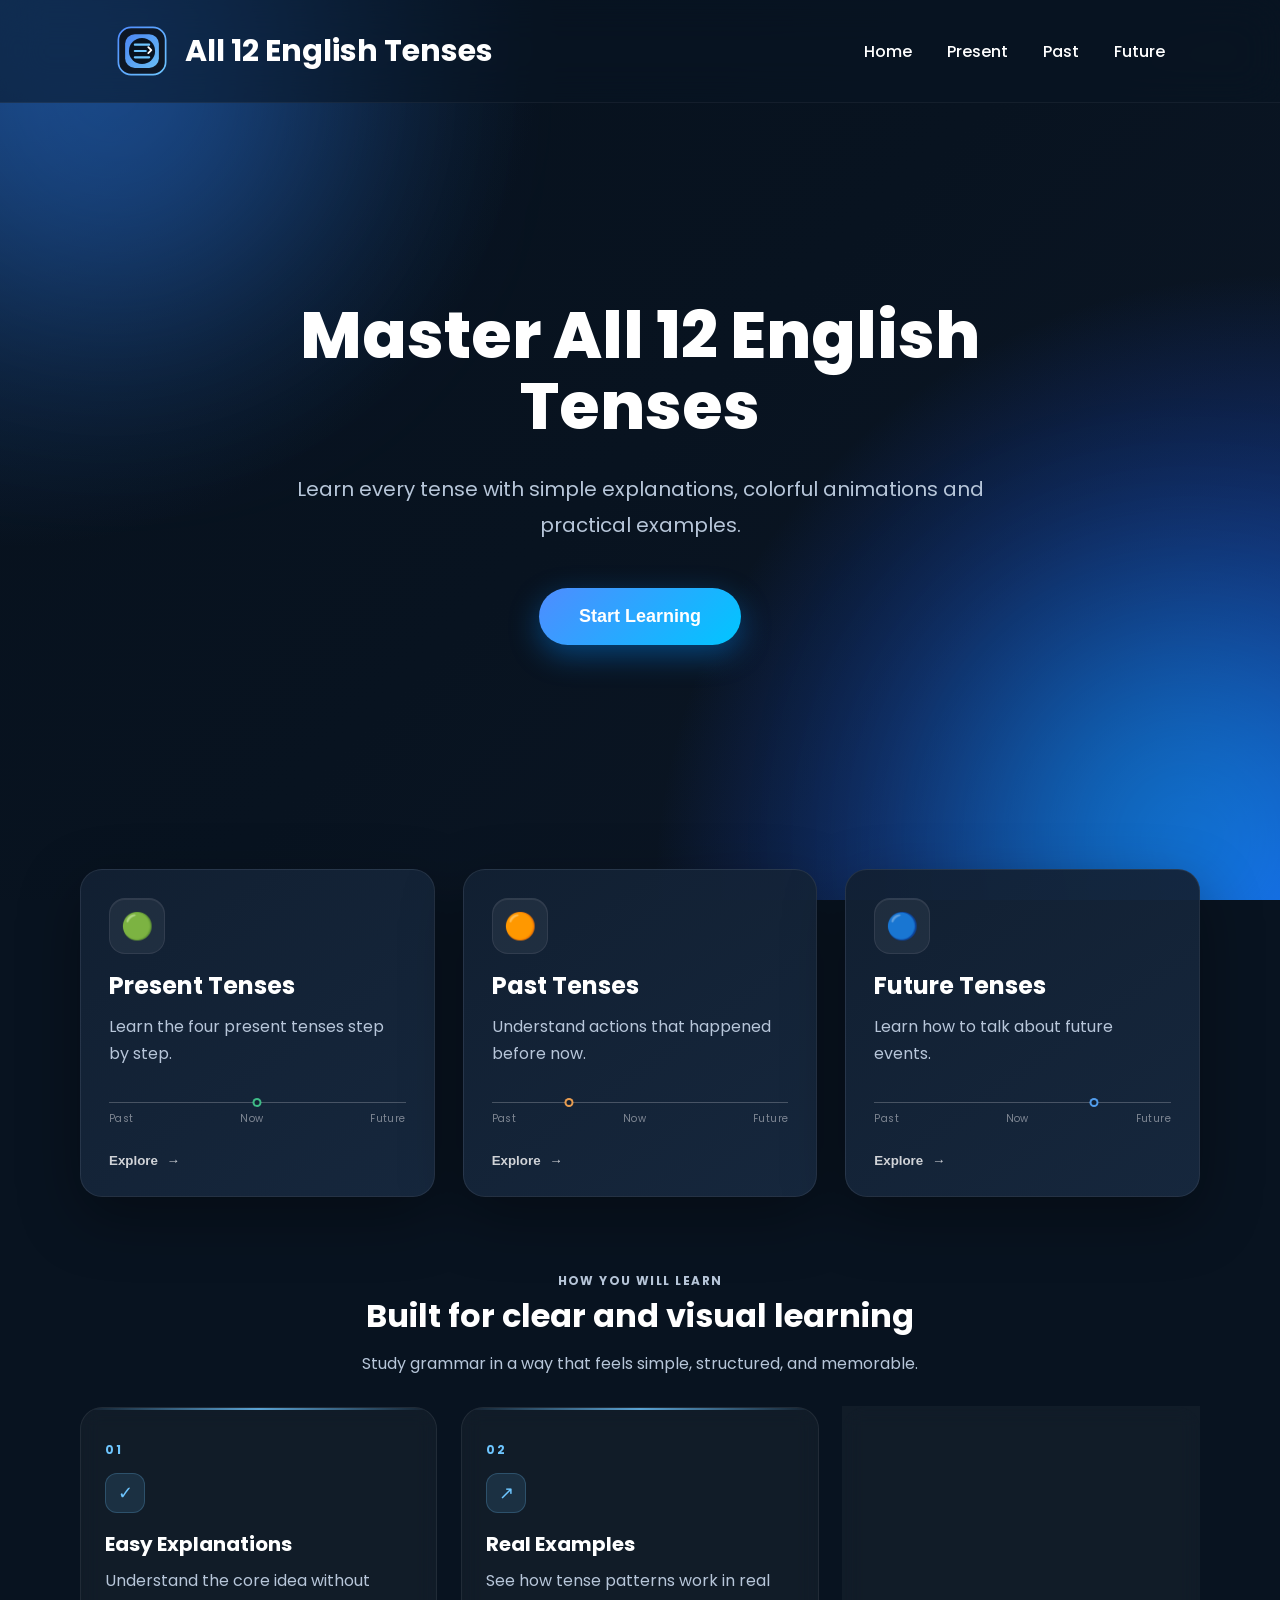
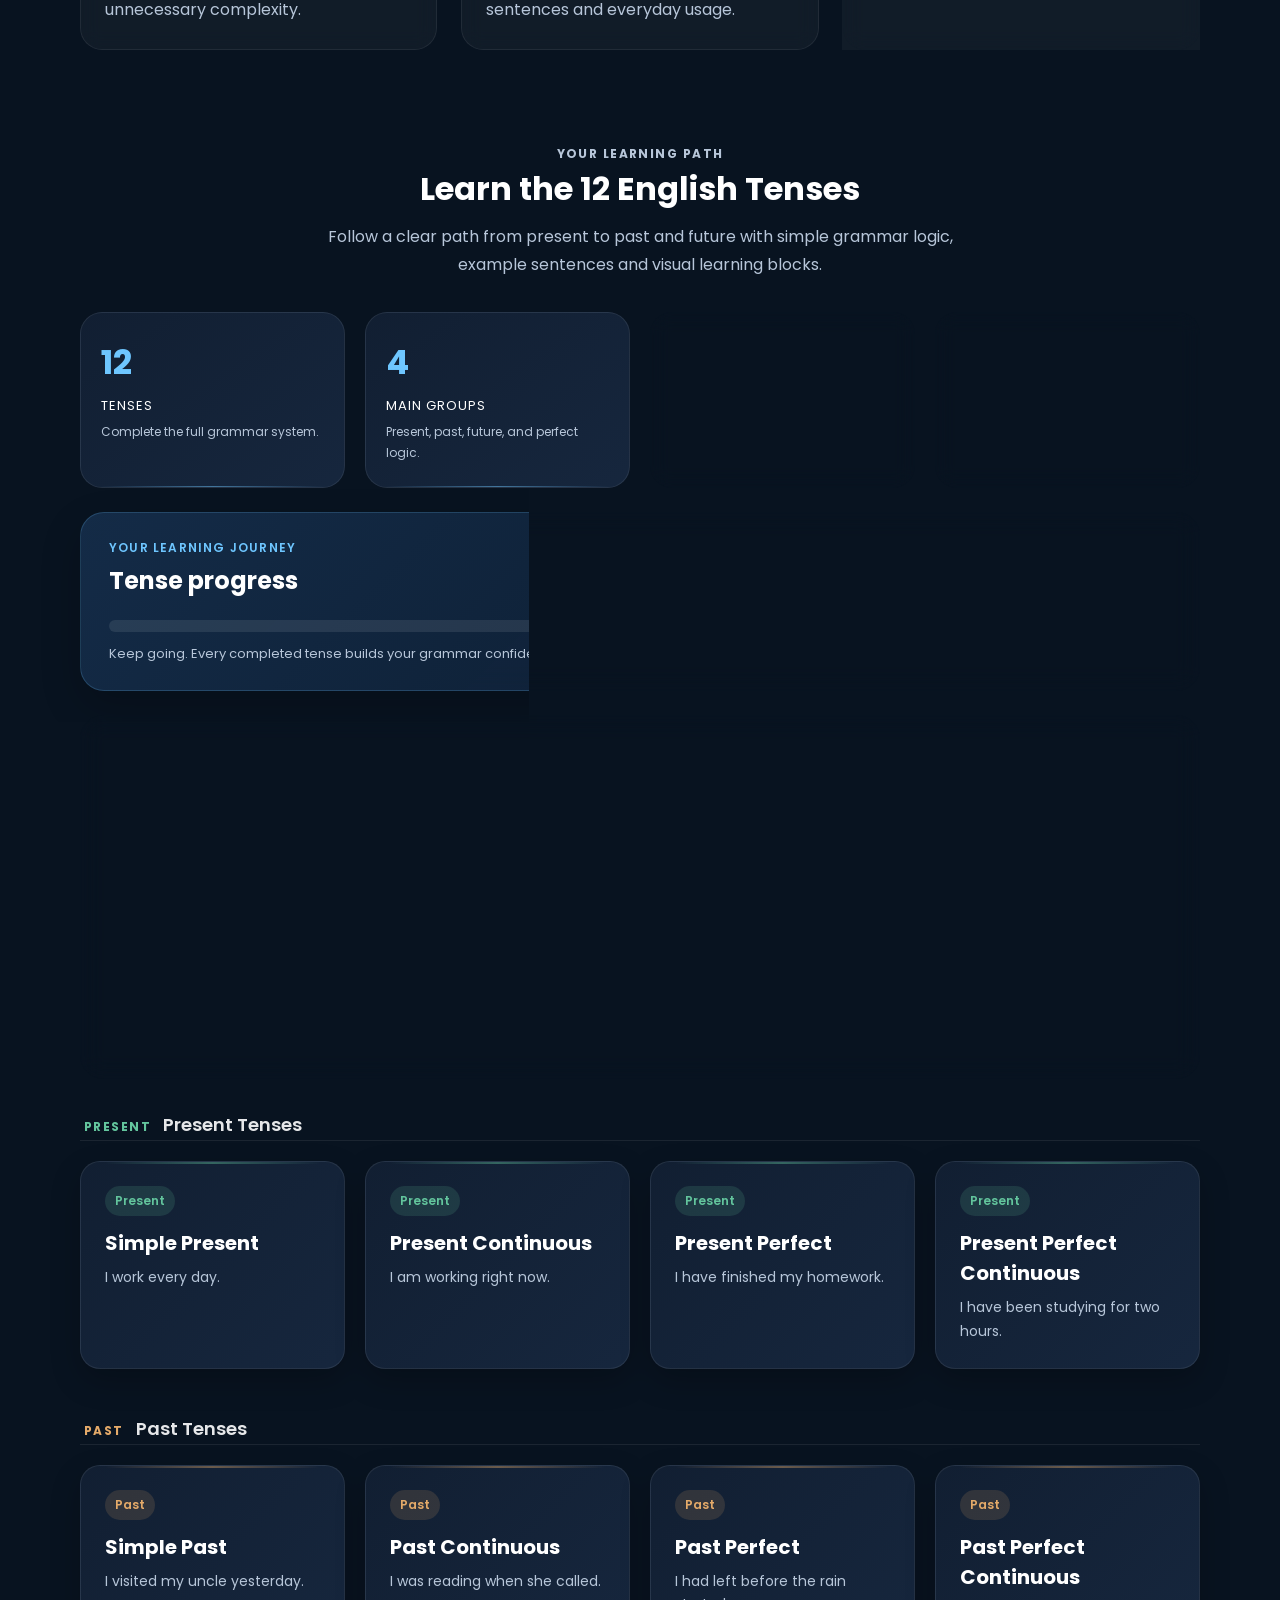
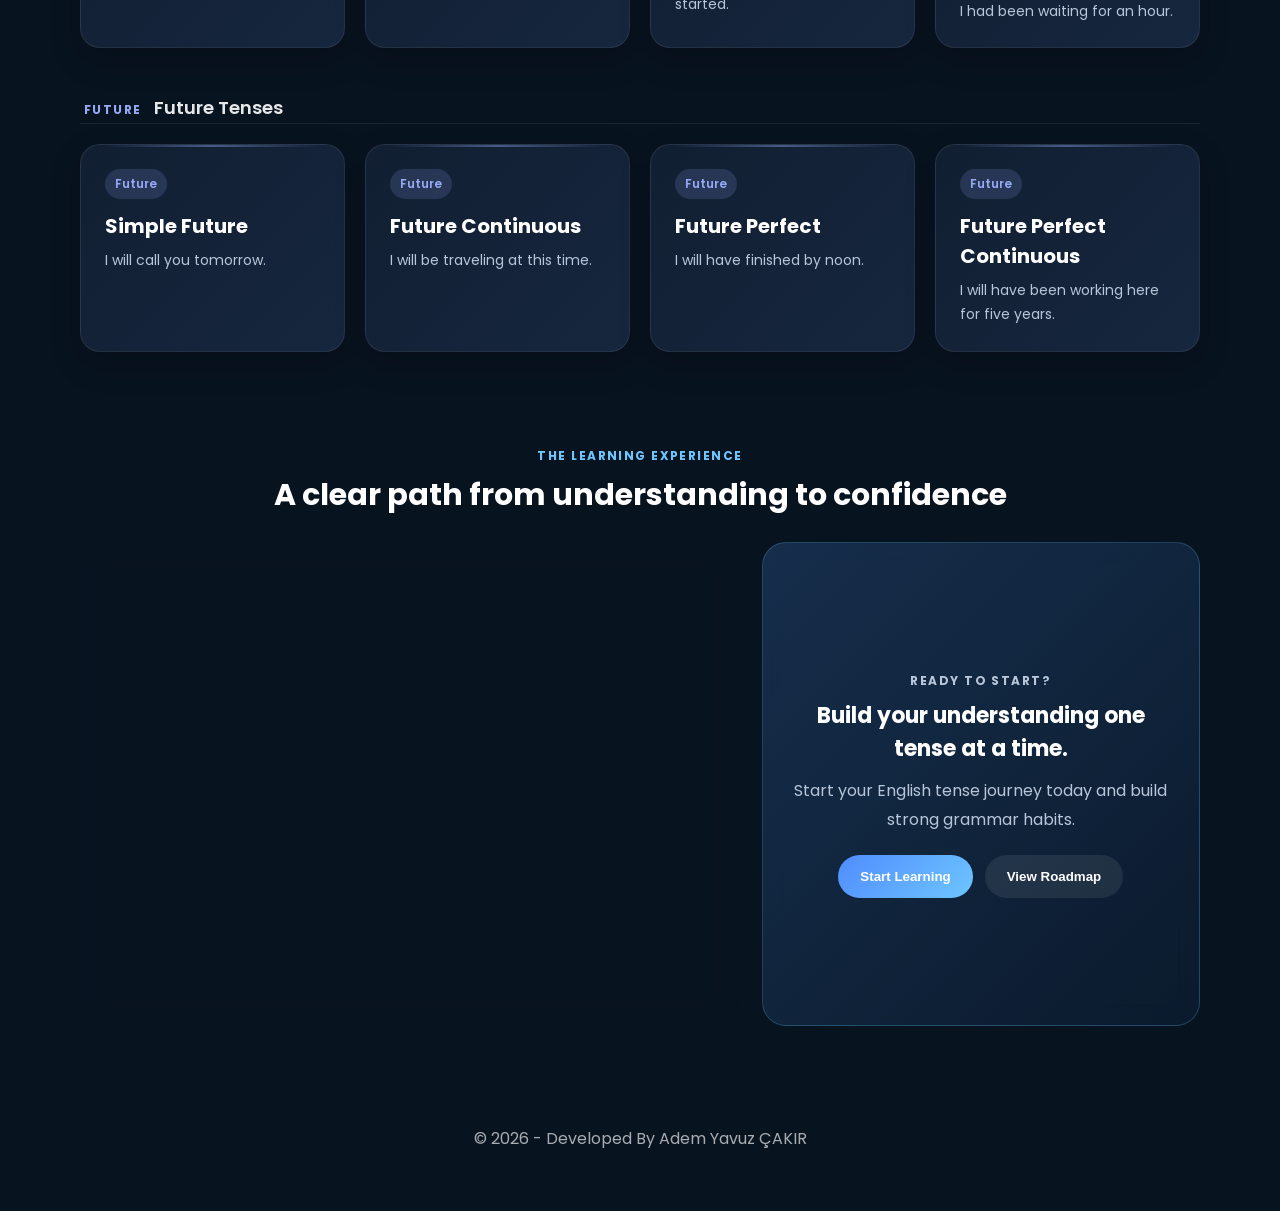
==== commit 7e1cd4b0: "sayfanın başındaki zaman kartları güncelleştirildi" ====
--- a/index.html
+++ b/index.html
@@ -1,615 +1,681 @@
-<!DOCTYPE html>
-<html lang="en">
-
-<head>
-
-    <meta charset="UTF-8">
-    <meta name="viewport" content="width=device-width, initial-scale=1.0">
-
-    <title>All 12 English Tenses</title>
-
-    <meta name="description"
-        content="Learn all 12 English tenses with simple explanations, examples and animations.">
-
-    <link rel="stylesheet" href="style.css">
-
-    <link rel="preconnect" href="https://fonts.googleapis.com">
-
-    <link rel="preconnect" href="https://fonts.gstatic.com" crossorigin>
-
-    <link href="https://fonts.googleapis.com/css2?family=Poppins:wght@300;400;500;600;700&display=swap"
-        rel="stylesheet">
-
-</head>
-
-<body>
-
-    <!-- Background -->
-
-    <div class="background">
-        <div class="blur blur1"></div>
-        <div class="blur blur2"></div>
-    </div>
-
-    <!-- Header -->
-
-    <header>
-
-        <div class="logo">
-
-            <img src="assets/logo.svg" alt="Logo">
-
-            <h1>All 12 English Tenses</h1>        
-
-
-        </div>
-
-        <nav>
-
-            <a href="#">Home</a>
-
-            <a href="#">Present</a>
-
-            <a href="#">Past</a>
-
-            <a href="#">Future</a>
-
-        </nav>
-
-    </header>
-
-    <!-- Hero -->
-
-    <section class="hero">
-
-        <h2>Master All 12 English Tenses</h2> 
-
-        <p>
-
-            Learn every tense with simple explanations,
-
-            colorful animations and practical examples.
-
-        </p>
-
-        <button id="startButton">
-
-            Start Learning
-
-        </button>
-
-    </section>
-
-    <!-- Cards -->
-
-    <main class="cards">
-
-        <div class="card">
-
-            <span>🟢</span>
-
-            <h3>Present Tenses</h3>
-
-            <p>
-
-                Learn the four present tenses step by step.
-
-            </p>
-
-            <button>Explore</button>
-
-        </div>
-
-        <div class="card">
-
-            <span>🟠</span>
-
-            <h3>Past Tenses</h3>
-
-            <p>
-
-                Understand actions that happened before now.
-
-            </p>
-
-            <button>Explore</button>
-
-        </div>
-
-        <div class="card">
-
-            <span>🔵</span>
-
-            <h3>Future Tenses</h3>
-
-            <p>
-
-                Learn how to talk about future events.
-
-            </p>
-
-            <button>Explore</button>
-
-        </div>
-
-    </main>
-
-    <!-- Features -->
-
-    <section class="features" aria-labelledby="learningApproachTitle">
-
-        <div class="features-header">
-
-            <p class="section-eyebrow">How you will learn</p>
-
-            <h3 id="learningApproachTitle">Built for clear and visual learning</h3>
-
-            <p>Study grammar in a way that feels simple, structured, and memorable.</p>
-
-        </div>
-
-        <div class="feature-list">
-
-            <div class="feature">
-
-                <span class="feature-index" aria-hidden="true">01</span>
-
-                <div class="feature-icon" aria-hidden="true">✓</div>
-
-                <h3>Easy Explanations</h3>
-
-                <p>
-
-                    Understand the core idea without unnecessary complexity.
-
-                </p>
-
-            </div>
-
-            <div class="feature">
-
-                <span class="feature-index" aria-hidden="true">02</span>
-
-                <div class="feature-icon" aria-hidden="true">↗</div>
-
-                <h3>Real Examples</h3>
-
-                <p>
-
-                    See how tense patterns work in real sentences and everyday usage.
-
-                </p>
-
-            </div>
-
-            <div class="feature">
-
-                <span class="feature-index" aria-hidden="true">03</span>
-
-                <div class="feature-icon" aria-hidden="true">⚡</div>
-
-                <h3>Fast Learning</h3>
-
-                <p>
-
-                    Move through focused lessons and build confidence at your own pace.
-
-                </p>
-
-            </div>
-
-        </div>
-
-    </section>
-
-    <!-- Learning Section -->
-
-    <section class="section" id="learn">
-
-        <div class="section-title">
-
-            <p class="section-eyebrow">Your learning path</p>
-
-            <h3>Learn the 12 English Tenses</h3>
-
-            <p>
-
-                Follow a clear path from present to past and future with simple grammar logic,
-                example sentences and visual learning blocks.
-
-            </p>
-
-        </div>
-
-        <div class="stats-grid">
-
-            <div class="stat-card">
-
-                <div class="stat-number">12</div>
-
-                <div class="stat-meta">
-
-                    <div class="stat-label">Tenses</div>
-
-                    <p>Complete the full grammar system.</p>
-
-                </div>
-
-            </div>
-
-            <div class="stat-card">
-
-                <div class="stat-number">4</div>
-
-                <div class="stat-meta">
-
-                    <div class="stat-label">Main Groups</div>
-
-                    <p>Present, past, future, and perfect logic.</p>
-
-                </div>
-
-            </div>
-
-            <div class="stat-card">
-
-                <div class="stat-number">100+</div>
-
-                <div class="stat-meta">
-
-                    <div class="stat-label">Examples</div>
-
-                    <p>Learn through practical sentence patterns.</p>
-
-                </div>
-
-            </div>
-
-            <div class="stat-card">
-
-                <div class="stat-number">24/7</div>
-
-                <div class="stat-meta">
-
-                    <div class="stat-label">Practice</div>
-
-                    <p>Study whenever you are ready.</p>
-
-                </div>
-
-            </div>
-
-        </div>
-
-        <section class="progress-panel" aria-labelledby="progressTitle">
-
-            <div class="progress-heading">
-
-                <div>
-
-                    <p class="progress-eyebrow">Your learning journey</p>
-
-                    <h3 id="progressTitle">Tense progress</h3>
-
-                </div>
-
-                <div class="progress-summary" aria-live="polite">
-
-                    <strong id="completedCount">0 / 12</strong>
-
-                    <span id="completedPercentage">0% Complete</span>
-
-                </div>
-
-            </div>
-
-            <div class="progress-track" role="progressbar" aria-labelledby="progressTitle" aria-valuemin="0" aria-valuemax="100" aria-valuenow="0">
-
-                <div class="progress-fill" id="progressFill"></div>
-
-            </div>
-
-            <p class="progress-note">Keep going. Every completed tense builds your grammar confidence.</p>
-
-        </section>
-
-        <section class="search-panel" aria-labelledby="searchTitle">
-
-            <div class="search-heading">
-
-                <div>
-
-                    <p class="search-eyebrow">Find your next lesson</p>
-
-                    <h3 id="searchTitle">Search the tense</h3>
-
-                </div>
-
-                <span class="search-hint">Search by tense, concept, or example</span>
-
-            </div>
-
-            <div class="search-field">
-
-                <span class="search-icon" aria-hidden="true">⌕</span>
-
-                <label class="sr-only" for="tenseSearch">Search tenses, structures, and examples</label>
-
-                <input id="tenseSearch" type="search" autocomplete="off" spellcheck="false"
-                    placeholder="Search tenses, structures, examples..." aria-controls="tenseGrid"
-                    aria-describedby="searchStatus">
-
-                <kbd class="search-shortcut" id="searchShortcut">⌘ K</kbd>
-
-                <button type="button" class="search-clear" id="searchClear" aria-label="Clear search" hidden>
-                    <span aria-hidden="true">×</span>
-                </button>
-
-            </div>
-
-            <div class="search-suggestions" id="searchSuggestions" aria-label="Search suggestions" hidden>
-
-                <span>Try searching</span>
-
-                <button type="button" data-search-suggestion="Present">Present</button>
-                <button type="button" data-search-suggestion="Past">Past</button>
-                <button type="button" data-search-suggestion="Future">Future</button>
-                <button type="button" data-search-suggestion="Perfect">Perfect</button>
-                <button type="button" data-search-suggestion="Continuous">Continuous</button>
-
-            </div>
-
-            <p class="search-status" id="searchStatus" aria-live="polite" hidden></p>
-
-            <div class="search-empty" id="searchEmpty" hidden>
-
-                <span class="search-empty-icon" aria-hidden="true">⌕</span>
-
-                <strong>No matching tenses found</strong>
-
-                <span>Try Present, Past, Future, Perfect, or Continuous.</span>
-
-            </div>
-
-        </section>
-
-        <div class="tense-grid" id="tenseGrid">
-
-            <div class="tense-card" data-tense="simple-present" data-title="Simple Present" data-tag="Present" data-intro="Use the simple present for habits, routines, facts and general truths." data-usage="We use the simple present to describe regular actions, facts, schedules, and things that are always true." data-tip="Remember: for he, she, and it, add -s or -es to the main verb." data-structure="I / You / We / They + V1<br>He / She / It + V1 + s/es" data-examples="I drink coffee every morning.<br>She watches TV in the evening.<br>They play football on Sundays.">
-
-                <span class="tag">Present</span>
-
-                <h4>Simple Present</h4>
-
-                <p>I work every day.</p>
-
-            </div>
-
-            <div class="tense-card" data-tense="present-continuous" data-title="Present Continuous" data-tag="Present" data-intro="Use the present continuous for actions happening now or around now." data-usage="We use it for temporary actions, current situations, and plans arranged for the near future." data-tip="Use am/is/are + verb-ing for this tense." data-structure="I + am + V-ing<br>You / We / They + are + V-ing<br>He / She / It + is + V-ing" data-examples="I am reading a book right now.<br>She is studying for her exam.<br>They are playing outside.">
-
-                <span class="tag">Present</span>
-
-                <h4>Present Continuous</h4>
-
-                <p>I am working right now.</p>
-
-            </div>
-
-            <div class="tense-card" data-tense="present-perfect" data-title="Present Perfect" data-tag="Present" data-intro="Use the present perfect to connect the past to the present." data-usage="We use it for experiences, unfinished time periods, and actions that happened at an unknown time before now." data-tip="Use have/has + past participle." data-structure="I / You / We / They + have + V3<br>He / She / It + has + V3" data-examples="I have finished my homework.<br>She has visited Paris twice.<br>We have lived here for five years.">
-
-                <span class="tag">Present</span>
-
-                <h4>Present Perfect</h4>
-
-                <p>I have finished my homework.</p>
-
-            </div>
-
-            <div class="tense-card" data-tense="present-perfect-continuous" data-title="Present Perfect Continuous" data-tag="Present" data-intro="Use this tense to show an action that started in the past and is still continuing." data-usage="We use it to emphasize duration, repetition, or the cause of a present result." data-tip="Use have/has been + verb-ing." data-structure="I / You / We / They + have been + V-ing<br>He / She / It + has been + V-ing" data-examples="I have been studying for two hours.<br>She has been working since morning.<br>They have been waiting for the bus.">
-
-                <span class="tag">Present</span>
-
-                <h4>Present Perfect Continuous</h4>
-
-                <p>I have been studying for two hours.</p>
-
-            </div>
-
-            <div class="tense-card" data-tense="simple-past" data-title="Simple Past" data-tag="Past" data-intro="Use the simple past for finished actions in the past." data-usage="We use it for completed actions, past routines, and situations that ended in the past." data-tip="Regular verbs usually take -ed, but many common verbs are irregular." data-structure="I / You / We / They / He / She / It + V2" data-examples="I visited my uncle yesterday.<br>She watched a movie last night.<br>We went to school by bus.">
-
-                <span class="tag">Past</span>
-
-                <h4>Simple Past</h4>
-
-                <p>I visited my uncle yesterday.</p>
-
-            </div>
-
-            <div class="tense-card" data-tense="past-continuous" data-title="Past Continuous" data-tag="Past" data-intro="Use the past continuous for actions that were happening at a specific moment in the past." data-usage="We use it when an action was in progress and another action interrupted it." data-tip="Use was/were + verb-ing." data-structure="I / He / She / It + was + V-ing<br>You / We / They + were + V-ing" data-examples="I was reading when she called.<br>They were sleeping at midnight.<br>She was cooking dinner.">
-
-                <span class="tag">Past</span>
-
-                <h4>Past Continuous</h4>
-
-                <p>I was reading when she called.</p>
-
-            </div>
-
-            <div class="tense-card" data-tense="past-perfect" data-title="Past Perfect" data-tag="Past" data-intro="Use the past perfect to show that one past action happened before another past action." data-usage="We use it to explain sequence in the past and show clear cause and effect." data-tip="Use had + past participle." data-structure="I / You / We / They / He / She / It + had + V3" data-examples="I had left before the rain started.<br>She had already eaten when I arrived.<br>They had finished the work by noon.">
-
-                <span class="tag">Past</span>
-
-                <h4>Past Perfect</h4>
-
-                <p>I had left before the rain started.</p>
-
-            </div>
-
-            <div class="tense-card" data-tense="past-perfect-continuous" data-title="Past Perfect Continuous" data-tag="Past" data-intro="Use this tense to show a past action that had been continuing before another past event." data-usage="We use it to emphasize the duration of an action before another point in the past." data-tip="Use had been + verb-ing." data-structure="I / You / We / They / He / She / It + had been + V-ing" data-examples="I had been waiting for an hour.<br>She had been studying before the class started.<br>They had been living there for years.">
-
-                <span class="tag">Past</span>
-
-                <h4>Past Perfect Continuous</h4>
-
-                <p>I had been waiting for an hour.</p>
-
-            </div>
-
-            <div class="tense-card" data-tense="simple-future" data-title="Simple Future" data-tag="Future" data-intro="Use the simple future for decisions, promises, predictions, and future facts." data-usage="We use it to talk about future plans, predictions and spontaneous decisions." data-tip="Use will + base verb for simple future." data-structure="I / You / We / They / He / She / It + will + V1" data-examples="I will call you tomorrow.<br>She will visit us next week.<br>They will arrive at noon.">
-
-                <span class="tag">Future</span>
-
-                <h4>Simple Future</h4>
-
-                <p>I will call you tomorrow.</p>
-
-            </div>
-
-            <div class="tense-card" data-tense="future-continuous" data-title="Future Continuous" data-tag="Future" data-intro="Use the future continuous to describe an action that will be in progress at a specific time in the future." data-usage="We use it for plans, arrangements, and actions that will be happening at a future moment." data-tip="Use will be + verb-ing." data-structure="I / You / We / They / He / She / It + will be + V-ing" data-examples="I will be traveling at this time.<br>She will be working late tonight.<br>They will be waiting for us.">
-
-                <span class="tag">Future</span>
-
-                <h4>Future Continuous</h4>
-
-                <p>I will be traveling at this time.</p>
-
-            </div>
-
-            <div class="tense-card" data-tense="future-perfect" data-title="Future Perfect" data-tag="Future" data-intro="Use the future perfect to show that an action will be complete before a certain future time." data-usage="We use it to talk about completed actions by a future point." data-tip="Use will have + past participle." data-structure="I / You / We / They / He / She / It + will have + V3" data-examples="I will have finished by noon.<br>She will have left before dinner.<br>They will have built the house by next year.">
-
-                <span class="tag">Future</span>
-
-                <h4>Future Perfect</h4>
-
-                <p>I will have finished by noon.</p>
-
-            </div>
-
-            <div class="tense-card" data-tense="future-perfect-continuous" data-title="Future Perfect Continuous" data-tag="Future" data-intro="Use this tense to show how long an action will have been happening by a future point." data-usage="We use it to emphasize duration before another time in the future." data-tip="Use will have been + verb-ing." data-structure="I / You / We / They / He / She / It + will have been + V-ing" data-examples="I will have been working here for five years.<br>She will have been studying for three hours.<br>They will have been traveling all day.">
-
-                <span class="tag">Future</span>
-
-                <h4>Future Perfect Continuous</h4>
-
-                <p>I will have been working here for five years.</p>
-
-            </div>
-
-        </div>
-
-    </section>
-
-    <section class="section" id="journey">
-
-        <div class="journey-header">
-
-            <p class="section-eyebrow">The learning experience</p>
-
-            <h3>A clear path from understanding to confidence</h3>
-
-        </div>
-
-        <div class="info-panel">
-
-            <div class="info-block">
-
-                <h4>Why learners enjoy this course</h4>
-
-                <p>
-
-                    Each lesson is designed to feel simple, clear and motivating. You will see
-                    structure, examples and practical usage in a calm visual experience.
-
-                </p>
-
-                <div class="timeline" aria-label="Learning journey">
-
-                    <div class="timeline-item">
-
-                        <div class="timeline-step">01</div>
-
-                        <div class="timeline-content">
-
-                            <strong>Understand</strong>
-
-                            Learn the core idea and when the tense is used.
-
-                        </div>
-
-                    </div>
-
-                    <div class="timeline-item">
-
-                        <div class="timeline-step">02</div>
-
-                        <div class="timeline-content">
-
-                            <strong>See it in action</strong>
-
-                            Explore real examples, sentence patterns, and visual explanations.
-
-                        </div>
-
-                    </div>
-
-                    <div class="timeline-item">
-
-                        <div class="timeline-step">03</div>
-
-                        <div class="timeline-content">
-
-                            <strong>Build confidence</strong>
-
-                            Connect the concepts and continue learning with clarity.
-
-                        </div>
-
-                    </div>
-
-                </div>
-
-            </div>
-
-            <div class="cta-block">
-
-                <p class="cta-kicker">Ready to start?</p>
-
-                <h4>Build your understanding one tense at a time.</h4>
-
-                <p>
-
-                    Start your English tense journey today and build strong grammar habits.
-
-                </p>
-
-                <div class="cta-buttons">
-
-                    <button class="btn-primary">Start Learning</button>
-
-                    <button class="btn-secondary">View Roadmap</button>
-
-                </div>
-
-            </div>
-
-        </div>
-
-    </section>
-
-    <!-- Footer -->
-
-    <footer>
-
-        <p>
-
-            © 2026 - Developed By Adem Yavuz ÇAKIR 
-
-        </p>
-
-    </footer>
-
-    <script src="script.js"></script>
-
-</body>
-
+<!DOCTYPE html>
+<html lang="en">
+
+<head>
+
+    <meta charset="UTF-8">
+    <meta name="viewport" content="width=device-width, initial-scale=1.0">
+
+    <title>All 12 English Tenses</title>
+
+    <meta name="description"
+        content="Learn all 12 English tenses with simple explanations, examples and animations.">
+
+    <link rel="stylesheet" href="style.css">
+
+    <link rel="preconnect" href="https://fonts.googleapis.com">
+
+    <link rel="preconnect" href="https://fonts.gstatic.com" crossorigin>
+
+    <link href="https://fonts.googleapis.com/css2?family=Poppins:wght@300;400;500;600;700&display=swap"
+        rel="stylesheet">
+
+</head>
+
+<body>
+
+    <!-- Background -->
+
+    <div class="background">
+        <div class="blur blur1"></div>
+        <div class="blur blur2"></div>
+    </div>
+
+    <!-- Header -->
+
+    <header>
+
+        <div class="logo">
+
+            <img src="assets/logo.svg" alt="Logo">
+
+            <h1>All 12 English Tenses</h1>        
+
+
+        </div>
+
+        <nav>
+
+            <a href="#">Home</a>
+
+            <a href="#">Present</a>
+
+            <a href="#">Past</a>
+
+            <a href="#">Future</a>
+
+        </nav>
+
+    </header>
+
+    <!-- Hero -->
+
+    <section class="hero">
+
+        <h2>Master All 12 English Tenses</h2> 
+
+        <p>
+
+            Learn every tense with simple explanations,
+
+            colorful animations and practical examples.
+
+        </p>
+
+        <button id="startButton">
+
+            Start Learning
+
+        </button>
+
+    </section>
+
+    <!-- Cards -->
+
+    <main class="cards">
+
+        <div class="card card-present">
+
+            <div class="card-header">
+
+                <span class="card-icon" aria-hidden="true">🟢</span>
+
+            </div>
+
+            <h3>Present Tenses</h3>
+
+            <p>
+
+                Learn the four present tenses step by step.
+
+            </p>
+
+            <div class="card-timeline" aria-label="Present focuses on now">
+
+                <span class="card-timeline-line"></span>
+
+                <span class="card-timeline-point"></span>
+
+                <div class="card-timeline-labels" aria-hidden="true">
+
+                    <span>Past</span>
+
+                    <span>Now</span>
+
+                    <span>Future</span>
+
+                </div>
+
+            </div>
+
+            <button class="card-action">Explore <span aria-hidden="true">→</span></button>
+
+        </div>
+
+        <div class="card card-past">
+
+            <div class="card-header">
+
+                <span class="card-icon" aria-hidden="true">🟠</span>
+
+            </div>
+
+            <h3>Past Tenses</h3>
+
+            <p>
+
+                Understand actions that happened before now.
+
+            </p>
+
+            <div class="card-timeline" aria-label="Past focuses before now">
+
+                <span class="card-timeline-line"></span>
+
+                <span class="card-timeline-point"></span>
+
+                <div class="card-timeline-labels" aria-hidden="true">
+
+                    <span>Past</span>
+
+                    <span>Now</span>
+
+                    <span>Future</span>
+
+                </div>
+
+            </div>
+
+            <button class="card-action">Explore <span aria-hidden="true">→</span></button>
+
+        </div>
+
+        <div class="card card-future">
+
+            <div class="card-header">
+
+                <span class="card-icon" aria-hidden="true">🔵</span>
+
+            </div>
+
+            <h3>Future Tenses</h3>
+
+            <p>
+
+                Learn how to talk about future events.
+
+            </p>
+
+            <div class="card-timeline" aria-label="Future focuses after now">
+
+                <span class="card-timeline-line"></span>
+
+                <span class="card-timeline-point"></span>
+
+                <div class="card-timeline-labels" aria-hidden="true">
+
+                    <span>Past</span>
+
+                    <span>Now</span>
+
+                    <span>Future</span>
+
+                </div>
+
+            </div>
+
+            <button class="card-action">Explore <span aria-hidden="true">→</span></button>
+
+        </div>
+
+    </main>
+
+    <!-- Features -->
+
+    <section class="features" aria-labelledby="learningApproachTitle">
+
+        <div class="features-header">
+
+            <p class="section-eyebrow">How you will learn</p>
+
+            <h3 id="learningApproachTitle">Built for clear and visual learning</h3>
+
+            <p>Study grammar in a way that feels simple, structured, and memorable.</p>
+
+        </div>
+
+        <div class="feature-list">
+
+            <div class="feature">
+
+                <span class="feature-index" aria-hidden="true">01</span>
+
+                <div class="feature-icon" aria-hidden="true">✓</div>
+
+                <h3>Easy Explanations</h3>
+
+                <p>
+
+                    Understand the core idea without unnecessary complexity.
+
+                </p>
+
+            </div>
+
+            <div class="feature">
+
+                <span class="feature-index" aria-hidden="true">02</span>
+
+                <div class="feature-icon" aria-hidden="true">↗</div>
+
+                <h3>Real Examples</h3>
+
+                <p>
+
+                    See how tense patterns work in real sentences and everyday usage.
+
+                </p>
+
+            </div>
+
+            <div class="feature">
+
+                <span class="feature-index" aria-hidden="true">03</span>
+
+                <div class="feature-icon" aria-hidden="true">⚡</div>
+
+                <h3>Fast Learning</h3>
+
+                <p>
+
+                    Move through focused lessons and build confidence at your own pace.
+
+                </p>
+
+            </div>
+
+        </div>
+
+    </section>
+
+    <!-- Learning Section -->
+
+    <section class="section" id="learn">
+
+        <div class="section-title">
+
+            <p class="section-eyebrow">Your learning path</p>
+
+            <h3>Learn the 12 English Tenses</h3>
+
+            <p>
+
+                Follow a clear path from present to past and future with simple grammar logic,
+                example sentences and visual learning blocks.
+
+            </p>
+
+        </div>
+
+        <div class="stats-grid">
+
+            <div class="stat-card">
+
+                <div class="stat-number">12</div>
+
+                <div class="stat-meta">
+
+                    <div class="stat-label">Tenses</div>
+
+                    <p>Complete the full grammar system.</p>
+
+                </div>
+
+            </div>
+
+            <div class="stat-card">
+
+                <div class="stat-number">4</div>
+
+                <div class="stat-meta">
+
+                    <div class="stat-label">Main Groups</div>
+
+                    <p>Present, past, future, and perfect logic.</p>
+
+                </div>
+
+            </div>
+
+            <div class="stat-card">
+
+                <div class="stat-number">100+</div>
+
+                <div class="stat-meta">
+
+                    <div class="stat-label">Examples</div>
+
+                    <p>Learn through practical sentence patterns.</p>
+
+                </div>
+
+            </div>
+
+            <div class="stat-card">
+
+                <div class="stat-number">24/7</div>
+
+                <div class="stat-meta">
+
+                    <div class="stat-label">Practice</div>
+
+                    <p>Study whenever you are ready.</p>
+
+                </div>
+
+            </div>
+
+        </div>
+
+        <section class="progress-panel" aria-labelledby="progressTitle">
+
+            <div class="progress-heading">
+
+                <div>
+
+                    <p class="progress-eyebrow">Your learning journey</p>
+
+                    <h3 id="progressTitle">Tense progress</h3>
+
+                </div>
+
+                <div class="progress-summary" aria-live="polite">
+
+                    <strong id="completedCount">0 / 12</strong>
+
+                    <span id="completedPercentage">0% Complete</span>
+
+                </div>
+
+            </div>
+
+            <div class="progress-track" role="progressbar" aria-labelledby="progressTitle" aria-valuemin="0" aria-valuemax="100" aria-valuenow="0">
+
+                <div class="progress-fill" id="progressFill"></div>
+
+            </div>
+
+            <p class="progress-note">Keep going. Every completed tense builds your grammar confidence.</p>
+
+        </section>
+
+        <section class="search-panel" aria-labelledby="searchTitle">
+
+            <div class="search-heading">
+
+                <div>
+
+                    <p class="search-eyebrow">Find your next lesson</p>
+
+                    <h3 id="searchTitle">Search the tense</h3>
+
+                </div>
+
+                <span class="search-hint">Search by tense, concept, or example</span>
+
+            </div>
+
+            <div class="search-field">
+
+                <span class="search-icon" aria-hidden="true">⌕</span>
+
+                <label class="sr-only" for="tenseSearch">Search tenses, structures, and examples</label>
+
+                <input id="tenseSearch" type="search" autocomplete="off" spellcheck="false"
+                    placeholder="Search tenses, structures, examples..." aria-controls="tenseGrid"
+                    aria-describedby="searchStatus">
+
+                <kbd class="search-shortcut" id="searchShortcut">⌘ K</kbd>
+
+                <button type="button" class="search-clear" id="searchClear" aria-label="Clear search" hidden>
+                    <span aria-hidden="true">×</span>
+                </button>
+
+            </div>
+
+            <div class="search-suggestions" id="searchSuggestions" aria-label="Search suggestions" hidden>
+
+                <span>Try searching</span>
+
+                <button type="button" data-search-suggestion="Present">Present</button>
+                <button type="button" data-search-suggestion="Past">Past</button>
+                <button type="button" data-search-suggestion="Future">Future</button>
+                <button type="button" data-search-suggestion="Perfect">Perfect</button>
+                <button type="button" data-search-suggestion="Continuous">Continuous</button>
+
+            </div>
+
+            <p class="search-status" id="searchStatus" aria-live="polite" hidden></p>
+
+            <div class="search-empty" id="searchEmpty" hidden>
+
+                <span class="search-empty-icon" aria-hidden="true">⌕</span>
+
+                <strong>No matching tenses found</strong>
+
+                <span>Try Present, Past, Future, Perfect, or Continuous.</span>
+
+            </div>
+
+        </section>
+
+        <div class="tense-grid" id="tenseGrid">
+
+            <div class="tense-card" data-tense="simple-present" data-title="Simple Present" data-tag="Present" data-intro="Use the simple present for habits, routines, facts and general truths." data-usage="We use the simple present to describe regular actions, facts, schedules, and things that are always true." data-tip="Remember: for he, she, and it, add -s or -es to the main verb." data-structure="I / You / We / They + V1<br>He / She / It + V1 + s/es" data-examples="I drink coffee every morning.<br>She watches TV in the evening.<br>They play football on Sundays.">
+
+                <span class="tag">Present</span>
+
+                <h4>Simple Present</h4>
+
+                <p>I work every day.</p>
+
+            </div>
+
+            <div class="tense-card" data-tense="present-continuous" data-title="Present Continuous" data-tag="Present" data-intro="Use the present continuous for actions happening now or around now." data-usage="We use it for temporary actions, current situations, and plans arranged for the near future." data-tip="Use am/is/are + verb-ing for this tense." data-structure="I + am + V-ing<br>You / We / They + are + V-ing<br>He / She / It + is + V-ing" data-examples="I am reading a book right now.<br>She is studying for her exam.<br>They are playing outside.">
+
+                <span class="tag">Present</span>
+
+                <h4>Present Continuous</h4>
+
+                <p>I am working right now.</p>
+
+            </div>
+
+            <div class="tense-card" data-tense="present-perfect" data-title="Present Perfect" data-tag="Present" data-intro="Use the present perfect to connect the past to the present." data-usage="We use it for experiences, unfinished time periods, and actions that happened at an unknown time before now." data-tip="Use have/has + past participle." data-structure="I / You / We / They + have + V3<br>He / She / It + has + V3" data-examples="I have finished my homework.<br>She has visited Paris twice.<br>We have lived here for five years.">
+
+                <span class="tag">Present</span>
+
+                <h4>Present Perfect</h4>
+
+                <p>I have finished my homework.</p>
+
+            </div>
+
+            <div class="tense-card" data-tense="present-perfect-continuous" data-title="Present Perfect Continuous" data-tag="Present" data-intro="Use this tense to show an action that started in the past and is still continuing." data-usage="We use it to emphasize duration, repetition, or the cause of a present result." data-tip="Use have/has been + verb-ing." data-structure="I / You / We / They + have been + V-ing<br>He / She / It + has been + V-ing" data-examples="I have been studying for two hours.<br>She has been working since morning.<br>They have been waiting for the bus.">
+
+                <span class="tag">Present</span>
+
+                <h4>Present Perfect Continuous</h4>
+
+                <p>I have been studying for two hours.</p>
+
+            </div>
+
+            <div class="tense-card" data-tense="simple-past" data-title="Simple Past" data-tag="Past" data-intro="Use the simple past for finished actions in the past." data-usage="We use it for completed actions, past routines, and situations that ended in the past." data-tip="Regular verbs usually take -ed, but many common verbs are irregular." data-structure="I / You / We / They / He / She / It + V2" data-examples="I visited my uncle yesterday.<br>She watched a movie last night.<br>We went to school by bus.">
+
+                <span class="tag">Past</span>
+
+                <h4>Simple Past</h4>
+
+                <p>I visited my uncle yesterday.</p>
+
+            </div>
+
+            <div class="tense-card" data-tense="past-continuous" data-title="Past Continuous" data-tag="Past" data-intro="Use the past continuous for actions that were happening at a specific moment in the past." data-usage="We use it when an action was in progress and another action interrupted it." data-tip="Use was/were + verb-ing." data-structure="I / He / She / It + was + V-ing<br>You / We / They + were + V-ing" data-examples="I was reading when she called.<br>They were sleeping at midnight.<br>She was cooking dinner.">
+
+                <span class="tag">Past</span>
+
+                <h4>Past Continuous</h4>
+
+                <p>I was reading when she called.</p>
+
+            </div>
+
+            <div class="tense-card" data-tense="past-perfect" data-title="Past Perfect" data-tag="Past" data-intro="Use the past perfect to show that one past action happened before another past action." data-usage="We use it to explain sequence in the past and show clear cause and effect." data-tip="Use had + past participle." data-structure="I / You / We / They / He / She / It + had + V3" data-examples="I had left before the rain started.<br>She had already eaten when I arrived.<br>They had finished the work by noon.">
+
+                <span class="tag">Past</span>
+
+                <h4>Past Perfect</h4>
+
+                <p>I had left before the rain started.</p>
+
+            </div>
+
+            <div class="tense-card" data-tense="past-perfect-continuous" data-title="Past Perfect Continuous" data-tag="Past" data-intro="Use this tense to show a past action that had been continuing before another past event." data-usage="We use it to emphasize the duration of an action before another point in the past." data-tip="Use had been + verb-ing." data-structure="I / You / We / They / He / She / It + had been + V-ing" data-examples="I had been waiting for an hour.<br>She had been studying before the class started.<br>They had been living there for years.">
+
+                <span class="tag">Past</span>
+
+                <h4>Past Perfect Continuous</h4>
+
+                <p>I had been waiting for an hour.</p>
+
+            </div>
+
+            <div class="tense-card" data-tense="simple-future" data-title="Simple Future" data-tag="Future" data-intro="Use the simple future for decisions, promises, predictions, and future facts." data-usage="We use it to talk about future plans, predictions and spontaneous decisions." data-tip="Use will + base verb for simple future." data-structure="I / You / We / They / He / She / It + will + V1" data-examples="I will call you tomorrow.<br>She will visit us next week.<br>They will arrive at noon.">
+
+                <span class="tag">Future</span>
+
+                <h4>Simple Future</h4>
+
+                <p>I will call you tomorrow.</p>
+
+            </div>
+
+            <div class="tense-card" data-tense="future-continuous" data-title="Future Continuous" data-tag="Future" data-intro="Use the future continuous to describe an action that will be in progress at a specific time in the future." data-usage="We use it for plans, arrangements, and actions that will be happening at a future moment." data-tip="Use will be + verb-ing." data-structure="I / You / We / They / He / She / It + will be + V-ing" data-examples="I will be traveling at this time.<br>She will be working late tonight.<br>They will be waiting for us.">
+
+                <span class="tag">Future</span>
+
+                <h4>Future Continuous</h4>
+
+                <p>I will be traveling at this time.</p>
+
+            </div>
+
+            <div class="tense-card" data-tense="future-perfect" data-title="Future Perfect" data-tag="Future" data-intro="Use the future perfect to show that an action will be complete before a certain future time." data-usage="We use it to talk about completed actions by a future point." data-tip="Use will have + past participle." data-structure="I / You / We / They / He / She / It + will have + V3" data-examples="I will have finished by noon.<br>She will have left before dinner.<br>They will have built the house by next year.">
+
+                <span class="tag">Future</span>
+
+                <h4>Future Perfect</h4>
+
+                <p>I will have finished by noon.</p>
+
+            </div>
+
+            <div class="tense-card" data-tense="future-perfect-continuous" data-title="Future Perfect Continuous" data-tag="Future" data-intro="Use this tense to show how long an action will have been happening by a future point." data-usage="We use it to emphasize duration before another time in the future." data-tip="Use will have been + verb-ing." data-structure="I / You / We / They / He / She / It + will have been + V-ing" data-examples="I will have been working here for five years.<br>She will have been studying for three hours.<br>They will have been traveling all day.">
+
+                <span class="tag">Future</span>
+
+                <h4>Future Perfect Continuous</h4>
+
+                <p>I will have been working here for five years.</p>
+
+            </div>
+
+        </div>
+
+    </section>
+
+    <section class="section" id="journey">
+
+        <div class="journey-header">
+
+            <p class="section-eyebrow">The learning experience</p>
+
+            <h3>A clear path from understanding to confidence</h3>
+
+        </div>
+
+        <div class="info-panel">
+
+            <div class="info-block">
+
+                <h4>Why learners enjoy this course</h4>
+
+                <p>
+
+                    Each lesson is designed to feel simple, clear and motivating. You will see
+                    structure, examples and practical usage in a calm visual experience.
+
+                </p>
+
+                <div class="timeline" aria-label="Learning journey">
+
+                    <div class="timeline-item">
+
+                        <div class="timeline-step">01</div>
+
+                        <div class="timeline-content">
+
+                            <strong>Understand</strong>
+
+                            Learn the core idea and when the tense is used.
+
+                        </div>
+
+                    </div>
+
+                    <div class="timeline-item">
+
+                        <div class="timeline-step">02</div>
+
+                        <div class="timeline-content">
+
+                            <strong>See it in action</strong>
+
+                            Explore real examples, sentence patterns, and visual explanations.
+
+                        </div>
+
+                    </div>
+
+                    <div class="timeline-item">
+
+                        <div class="timeline-step">03</div>
+
+                        <div class="timeline-content">
+
+                            <strong>Build confidence</strong>
+
+                            Connect the concepts and continue learning with clarity.
+
+                        </div>
+
+                    </div>
+
+                </div>
+
+            </div>
+
+            <div class="cta-block">
+
+                <p class="cta-kicker">Ready to start?</p>
+
+                <h4>Build your understanding one tense at a time.</h4>
+
+                <p>
+
+                    Start your English tense journey today and build strong grammar habits.
+
+                </p>
+
+                <div class="cta-buttons">
+
+                    <button class="btn-primary">Start Learning</button>
+
+                    <button class="btn-secondary">View Roadmap</button>
+
+                </div>
+
+            </div>
+
+        </div>
+
+    </section>
+
+    <!-- Footer -->
+
+    <footer>
+
+        <p>
+
+            © 2026 - Developed By Adem Yavuz ÇAKIR 
+
+        </p>
+
+    </footer>
+
+    <script src="script.js"></script>
+
+</body>
+
 </html>
--- a/style.css
+++ b/style.css
@@ -1,3670 +1,3774 @@
-/* ==========================================
-    English Tenses
-   style.css
-   Part 1
-========================================== */
-
-/* Google Font */
-@import url('https://fonts.googleapis.com/css2?family=Poppins:wght@300;400;500;600;700;800&display=swap');
-
-/* Reset */
-
-*{
-    margin:0;
-    padding:0;
-    box-sizing:border-box;
-}
-
-html{
-    scroll-behavior:smooth;
-}
-
-body{
-
-    font-family:'Poppins',sans-serif;
-
-    background:#081320;
-
-    color:white;
-
-    overflow-x:hidden;
-
-    min-height:100vh;
-
-}
-
-/* ==========================================
-   Colors
-========================================== */
-
-:root{
-
-    --bg:#081320;
-
-    --card:#122033;
-
-    --card2:#17283f;
-
-    --primary:#4F8CFF;
-
-    --secondary:#6EC6FF;
-
-    --text:#ffffff;
-
-    --text2:#b7c6d9;
-
-    --shadow:0 20px 60px rgba(0,0,0,.35);
-
-    --radius:22px;
-
-}
-
-/* ==========================================
-   Animated Background
-========================================== */
-
-.background{
-
-    position:fixed;
-
-    inset:0;
-
-    z-index:-10;
-
-    overflow:hidden;
-
-    background:
-    radial-gradient(circle at top left,#173b69 0%,transparent 35%),
-    radial-gradient(circle at bottom right,#1b4fd8 0%,transparent 40%),
-    linear-gradient(135deg,#07111d,#081320,#0d1726);
-
-}
-
-.blur{
-
-    position:absolute;
-
-    width:420px;
-
-    height:420px;
-
-    border-radius:50%;
-
-    filter:blur(120px);
-
-    opacity:.35;
-
-    animation:float 18s infinite ease-in-out;
-
-}
-
-.blur1{
-
-    background:#2b82ff;
-
-    top:-120px;
-
-    left:-100px;
-
-}
-
-.blur2{
-
-    background:#00d2ff;
-
-    bottom:-150px;
-
-    right:-120px;
-
-    animation-delay:6s;
-
-}
-
-@keyframes float{
-
-    0%{
-
-        transform:translate(0,0);
-
-    }
-
-    50%{
-
-        transform:translate(40px,-60px);
-
-    }
-
-    100%{
-
-        transform:translate(0,0);
-
-    }
-
-}
-
-/* ==========================================
-   Header
-========================================== */
-
-header{
-
-    width:100%;
-
-    display:flex;
-
-    justify-content:space-between;
-
-    align-items:center;
-
-    padding:24px 9%;
-
-    position:sticky;
-
-    top:0;
-
-    backdrop-filter:blur(20px);
-
-    background:rgba(9,20,35,.55);
-
-    border-bottom:1px solid rgba(255,255,255,.05);
-
-    z-index:999;
-
-}
-
-.logo{
-
-    display:flex;
-
-    align-items:center;
-
-    gap:16px;
-
-}
-
-.logo img{
-
-    width:54px;
-
-    height:54px;
-
-}
-
-.logo h1{
-
-    font-size:30px;
-
-    font-weight:700;
-
-}
-
-nav{
-
-    display:flex;
-
-    gap:35px;
-
-}
-
-nav a{
-
-    color:white;
-
-    text-decoration:none;
-
-    font-weight:500;
-
-    transition:.3s;
-
-    position:relative;
-
-}
-
-nav a:hover{
-
-    color:var(--secondary);
-
-}
-
-nav a::after{
-
-    content:"";
-
-    position:absolute;
-
-    left:0;
-
-    bottom:-6px;
-
-    width:0;
-
-    height:2px;
-
-    background:var(--secondary);
-
-    transition:.35s;
-
-}
-
-nav a:hover::after{
-
-    width:100%;
-
-}
-
-/* ==========================================
-   Hero
-========================================== */
-
-.hero{
-
-    min-height:82vh;
-
-    display:flex;
-
-    justify-content:center;
-
-    align-items:center;
-
-    flex-direction:column;
-
-    text-align:center;
-
-    padding:0 25px;
-
-}
-
-.hero h2{
-
-    font-size:65px;
-
-    font-weight:800;
-
-    max-width:900px;
-
-    line-height:1.1;
-
-    animation:fadeUp 1s;
-
-}
-
-.hero p{
-
-    margin-top:28px;
-
-    color:var(--text2);
-
-    max-width:760px;
-
-    font-size:20px;
-
-    line-height:1.8;
-
-    animation:fadeUp 1.3s;
-
-}
-
-.hero button{
-
-    margin-top:45px;
-
-    border:none;
-
-    outline:none;
-
-    background:linear-gradient(135deg,#4F8CFF,#00C6FF);
-
-    color:white;
-
-    padding:18px 40px;
-
-    border-radius:60px;
-
-    font-size:18px;
-
-    font-weight:600;
-
-    cursor:pointer;
-
-    transition:.35s;
-
-    box-shadow:0 10px 30px rgba(0,140,255,.4);
-
-    animation:fadeUp 1.6s;
-
-}
-
-.hero button:hover{
-
-    transform:translateY(-6px);
-
-    box-shadow:0 25px 50px rgba(0,140,255,.45);
-
-}
-
-/* ==========================================
-   Animation
-========================================== */
-
-@keyframes fadeUp{
-
-    from{
-
-        opacity:0;
-
-        transform:translateY(60px);
-
-    }
-
-    to{
-
-        opacity:1;
-
-        transform:translateY(0);
-
-    }
-
-}
-
-/* ==========================================
-   Cards, Features and Footer
-   Part 2
-========================================== */
-
-.cards{
-
-    width:min(1120px, calc(100% - 40px));
-
-    margin:70px auto 0;
-
-    display:grid;
-
-    grid-template-columns:repeat(3,1fr);
-
-    gap:28px;
-
-}
-
-.card{
-
-    background:linear-gradient(145deg,rgba(18,32,51,.95),rgba(23,40,63,.95));
-
-    border:1px solid rgba(255,255,255,.08);
-
-    border-radius:var(--radius);
-
-    padding:32px 28px;
-
-    box-shadow:var(--shadow);
-
-    position:relative;
-
-    overflow:hidden;
-
-    transition:transform .35s,border-color .35s,box-shadow .35s;
-
-}
-
-.card::before{
-
-    content:"";
-
-    position:absolute;
-
-    inset:auto -20% 0 auto;
-
-    width:140px;
-
-    height:140px;
-
-    background:radial-gradient(circle,rgba(79,140,255,.2),transparent 70%);
-
-    transform:translate(20px,40px);
-
-    pointer-events:none;
-
-}
-
-.card:hover{
-
-    transform:translateY(-8px);
-
-    border-color:rgba(110,198,255,.4);
-
-    box-shadow:0 24px 70px rgba(0,0,0,.35);
-
-}
-
-.card span{
-
-    display:inline-flex;
-
-    width:58px;
-
-    height:58px;
-
-    align-items:center;
-
-    justify-content:center;
-
-    font-size:28px;
-
-    background:rgba(255,255,255,.06);
-
-    border-radius:18px;
-
-    margin-bottom:18px;
-
-}
-
-.card h3{
-
-    font-size:24px;
-
-    margin-bottom:10px;
-
-}
-
-.card p{
-
-    color:var(--text2);
-
-    line-height:1.75;
-
-    margin-bottom:24px;
-
-}
-
-.card button{
-
-    border:none;
-
-    outline:none;
-
-    background:rgba(255,255,255,.08);
-
-    color:white;
-
-    padding:12px 20px;
-
-    border-radius:999px;
-
-    cursor:pointer;
-
-    transition:.3s;
-
-    font-weight:600;
-
-}
-
-.card button:hover{
-
-    background:linear-gradient(135deg,var(--primary),var(--secondary));
-
-    transform:translateY(-2px);
-
-}
-
-.features{
-
-    width:min(1120px, calc(100% - 40px));
-
-    margin:70px auto 0;
-
-    display:grid;
-
-    gap:20px;
-
-}
-
-.features-header{
-
-    text-align:center;
-
-    margin-bottom:8px;
-
-}
-
-.features-header h3{
-
-    font-size:32px;
-
-    font-weight:700;
-
-    margin-bottom:10px;
-
-}
-
-.features-header p{
-
-    max-width:620px;
-
-    margin:0 auto;
-
-    color:var(--text2);
-
-    line-height:1.8;
-
-}
-
-.feature-list{
-
-    display:grid;
-
-    grid-template-columns:repeat(3,1fr);
-
-    gap:24px;
-
-}
-
-.feature{
-
-    position:relative;
-
-    padding:28px 24px 24px;
-
-    text-align:left;
-
-    background:rgba(255,255,255,.04);
-
-    border:1px solid rgba(255,255,255,.07);
-
-    border-radius:22px;
-
-    backdrop-filter:blur(10px);
-
-    transition:transform .3s,border-color .3s,box-shadow .3s;
-
-    overflow:hidden;
-
-}
-
-.feature::before{
-
-    content:"";
-
-    position:absolute;
-
-    inset:0 0 auto;
-
-    height:2px;
-
-    background:linear-gradient(90deg,transparent,var(--secondary),transparent);
-
-    opacity:.8;
-
-}
-
-.feature:hover{
-
-    transform:translateY(-5px);
-
-    border-color:rgba(110,198,255,.28);
-
-    box-shadow:0 18px 42px rgba(0,0,0,.2);
-
-}
-
-.feature-index{
-
-    display:inline-block;
-
-    margin-bottom:14px;
-
-    color:var(--secondary);
-
-    font-size:12px;
-
-    font-weight:700;
-
-    letter-spacing:.14em;
-
-    text-transform:uppercase;
-
-}
-
-.feature-icon{
-
-    display:grid;
-
-    place-items:center;
-
-    width:40px;
-
-    height:40px;
-
-    margin-bottom:16px;
-
-    border:1px solid rgba(110,198,255,.22);
-
-    border-radius:12px;
-
-    background:rgba(110,198,255,.12);
-
-    color:var(--secondary);
-
-    font-size:18px;
-
-}
-
-.feature h3{
-
-    font-size:20px;
-
-    margin-bottom:8px;
-
-}
-
-.feature p{
-
-    color:var(--text2);
-
-    line-height:1.8;
-
-}
-
-footer{
-
-    width:100%;
-
-    padding:40px 20px 60px;
-
-    text-align:center;
-
-    color:rgba(255,255,255,.65);
-
-    margin-top:60px;
-
-}
-
-.detail-page{
-
-    width:min(1100px, calc(100% - 40px));
-
-    margin:60px auto 80px;
-
-}
-
-.detail-hero{
-
-    text-align:center;
-
-    margin-bottom:36px;
-
-}
-
-.detail-eyebrow{
-
-    display:inline-block;
-
-    padding:8px 14px;
-
-    border-radius:999px;
-
-    background:rgba(79,140,255,.18);
-
-    color:var(--secondary);
-
-    font-weight:600;
-
-    margin-bottom:14px;
-
-}
-
-.detail-hero h2{
-
-    font-size:42px;
-
-    margin-bottom:14px;
-
-}
-
-.detail-hero p{
-
-    color:var(--text2);
-
-    max-width:760px;
-
-    margin:0 auto 24px;
-
-    line-height:1.8;
-
-}
-
-.detail-actions{
-
-    display:flex;
-
-    justify-content:center;
-
-    gap:14px;
-
-    flex-wrap:wrap;
-
-}
-
-.detail-grid{
-
-    display:grid;
-
-    grid-template-columns:1fr 1fr;
-
-    gap:22px;
-
-    margin-bottom:22px;
-
-}
-
-.detail-page > .detail-card + .detail-card,
-.detail-page > .detail-card + .detail-grid,
-.detail-page > .detail-grid + .detail-card{
-
-    margin-top:22px;
-
-}
-
-.detail-card{
-
-    background:rgba(255,255,255,.05);
-
-    border:1px solid rgba(255,255,255,.08);
-
-    border-radius:24px;
-
-    padding:28px;
-
-    backdrop-filter:blur(12px);
-
-}
-
-.detail-card h3{
-
-    font-size:24px;
-
-    margin-bottom:14px;
-
-}
-
-.detail-page{
-
-    --category-accent:var(--secondary);
-    --category-soft:rgba(110,198,255,.16);
-    --category-glow:rgba(110,198,255,.2);
-
-}
-
-.detail-page.category-present{
-
-    --category-accent:#63c59d;
-    --category-soft:rgba(99,197,157,.15);
-    --category-glow:rgba(53,178,132,.2);
-
-}
-
-.detail-page.category-past{
-
-    --category-accent:#e4aa69;
-    --category-soft:rgba(228,170,105,.15);
-    --category-glow:rgba(213,139,54,.2);
-
-}
-
-.detail-page.category-future{
-
-    --category-accent:#94a8f4;
-    --category-soft:rgba(148,168,244,.16);
-    --category-glow:rgba(108,126,226,.22);
-
-}
-
-.tense-timeline-card{
-
-    margin-bottom:22px;
-
-    overflow:hidden;
-
-    border-color:color-mix(in srgb,var(--category-accent) 28%,rgba(255,255,255,.08));
-
-}
-
-.timeline-card-heading{
-
-    display:flex;
-
-    align-items:flex-end;
-
-    justify-content:space-between;
-
-    gap:20px;
-
-}
-
-.timeline-eyebrow{
-
-    color:var(--category-accent);
-
-    font-size:12px;
-
-    font-weight:600;
-
-    letter-spacing:.1em;
-
-    text-transform:uppercase;
-
-    margin-bottom:6px;
-
-}
-
-.timeline-card-heading h3{
-
-    margin-bottom:0;
-
-}
-
-.timeline-range{
-
-    color:var(--text2);
-
-    font-size:13px;
-
-    letter-spacing:.05em;
-
-    white-space:nowrap;
-
-}
-
-.timeline-range span{
-
-    color:var(--category-accent);
-
-    margin:0 6px;
-
-}
-
-.timeline-visualization{
-
-    margin-top:18px;
-
-    padding:4px 0 0;
-
-}
-
-.timeline-axis{
-
-    position:relative;
-
-    height:142px;
-
-    margin:0 8px;
-
-}
-
-.timeline-axis-label{
-
-    position:absolute;
-
-    top:2px;
-
-    color:var(--text2);
-
-    font-size:11px;
-
-    font-weight:600;
-
-    letter-spacing:.12em;
-
-    text-transform:uppercase;
-
-}
-
-.timeline-axis-past{left:0;}
-.timeline-axis-now{left:50%;transform:translateX(-50%);color:var(--category-accent);}
-.timeline-axis-future{right:0;}
-
-.timeline-line{
-
-    position:absolute;
-
-    top:76px;
-
-    left:2%;
-
-    right:2%;
-
-    height:3px;
-
-    background:linear-gradient(90deg,rgba(255,255,255,.12),var(--category-accent),rgba(255,255,255,.12));
-
-    border-radius:999px;
-
-    opacity:.62;
-
-}
-
-.timeline-now-line{
-
-    position:absolute;
-
-    top:46px;
-
-    bottom:30px;
-
-    left:50%;
-
-    width:1px;
-
-    background:linear-gradient(180deg,transparent,var(--category-accent),transparent);
-
-    opacity:.55;
-
-}
-
-.timeline-duration{
-
-    position:absolute;
-
-    top:71px;
-
-    left:15%;
-
-    width:25%;
-
-    height:13px;
-
-    background:linear-gradient(90deg,var(--category-soft),var(--category-accent));
-
-    border-radius:999px;
-
-    box-shadow:0 0 18px var(--category-glow);
-
-    opacity:0;
-
-    transform:scaleX(0);
-
-    transform-origin:left center;
-
-}
-
-.timeline-event{
-
-    position:absolute;
-
-    top:69px;
-
-    width:16px;
-
-    height:16px;
-
-    border:3px solid var(--category-accent);
-
-    background:#0d1b2b;
-
-    border-radius:50%;
-
-    box-shadow:0 0 0 5px var(--category-soft),0 0 20px var(--category-glow);
-
-    opacity:0;
-
-    transform:scale(.55);
-
-}
-
-.timeline-event span{
-
-    position:absolute;
-
-    top:50%;
-
-    left:50%;
-
-    width:5px;
-
-    height:5px;
-
-    background:var(--category-accent);
-
-    border-radius:50%;
-
-    transform:translate(-50%,-50%);
-
-}
-
-.timeline-arrow{
-
-    position:absolute;
-
-    top:63px;
-
-    left:39%;
-
-    color:var(--category-accent);
-
-    font-size:24px;
-
-    font-weight:300;
-
-    opacity:0;
-
-    transform:translateX(-8px);
-
-}
-
-.timeline-key{
-
-    display:flex;
-
-    align-items:center;
-
-    justify-content:center;
-
-    gap:9px;
-
-    color:rgba(255,255,255,.9);
-
-    font-size:14px;
-
-    font-weight:600;
-
-}
-
-.timeline-key-symbol{
-
-    color:var(--category-accent);
-
-    font-size:18px;
-
-    line-height:1;
-
-}
-
-.timeline-description{
-
-    max-width:650px;
-
-    margin:10px auto 0;
-
-    color:var(--text2);
-
-    font-size:13px;
-
-    line-height:1.7;
-
-    text-align:center;
-
-}
-
-.timeline-repeated .timeline-line{
-
-    background:radial-gradient(circle at 12% 50%,var(--category-accent) 0 5px,transparent 6px),
-        radial-gradient(circle at 28% 50%,var(--category-accent) 0 5px,transparent 6px),
-        radial-gradient(circle at 44% 50%,var(--category-accent) 0 5px,transparent 6px),
-        radial-gradient(circle at 60% 50%,var(--category-accent) 0 5px,transparent 6px),
-        radial-gradient(circle at 76% 50%,var(--category-accent) 0 5px,transparent 6px),
-        linear-gradient(90deg,rgba(255,255,255,.12),rgba(255,255,255,.12));
-
-}
-
-.timeline-ongoing-now .timeline-duration{left:42%;width:16%;opacity:1;transform:scaleX(1);}
-.timeline-ongoing-now .timeline-arrow{left:57%;opacity:1;transform:translateX(0);}
-
-.timeline-past-to-now .timeline-event-one{left:27%;opacity:1;transform:scale(1);}
-.timeline-past-to-now .timeline-duration{left:28%;width:22%;opacity:1;transform:scaleX(1);}
-.timeline-past-to-now .timeline-arrow{left:48%;opacity:1;transform:translateX(0);}
-
-.timeline-duration-to-now .timeline-duration{left:16%;width:34%;opacity:1;transform:scaleX(1);}
-.timeline-duration-to-now .timeline-arrow{left:48%;opacity:1;transform:translateX(0);}
-
-.timeline-past-point .timeline-event-one{left:27%;opacity:1;transform:scale(1);}
-
-.timeline-past-ongoing .timeline-duration{left:15%;width:23%;opacity:1;transform:scaleX(1);}
-.timeline-past-ongoing .timeline-event-one{left:37%;opacity:1;transform:scale(1);}
-
-.timeline-before-past-event .timeline-event-one{left:24%;opacity:1;transform:scale(1);}
-.timeline-before-past-event .timeline-event-two{left:39%;opacity:1;transform:scale(1);}
-
-.timeline-duration-before-past .timeline-duration{left:15%;width:23%;opacity:1;transform:scaleX(1);}
-.timeline-duration-before-past .timeline-event-two{left:39%;opacity:1;transform:scale(1);}
-
-.timeline-future-point .timeline-event-one{left:72%;opacity:1;transform:scale(1);}
-.timeline-future-point .timeline-arrow{left:74%;opacity:1;transform:translateX(0);}
-
-.timeline-future-ongoing .timeline-duration{left:57%;width:25%;opacity:1;transform:scaleX(1);}
-.timeline-future-ongoing .timeline-arrow{left:80%;opacity:1;transform:translateX(0);}
-
-.timeline-before-future-point .timeline-event-one{left:65%;opacity:1;transform:scale(1);}
-.timeline-before-future-point .timeline-event-two{left:80%;opacity:1;transform:scale(1);}
-
-.timeline-duration-to-future .timeline-duration{left:52%;width:28%;opacity:1;transform:scaleX(1);}
-.timeline-duration-to-future .timeline-event-two{left:80%;opacity:1;transform:scale(1);}
-
-.timeline-line{
-
-    animation:timelineReveal .7s ease-out both;
-
-}
-
-.timeline-ongoing-now .timeline-duration,
-.timeline-ongoing-now .timeline-arrow,
-.timeline-past-to-now .timeline-event-one,
-.timeline-past-to-now .timeline-duration,
-.timeline-past-to-now .timeline-arrow,
-.timeline-duration-to-now .timeline-duration,
-.timeline-duration-to-now .timeline-arrow,
-.timeline-past-point .timeline-event-one,
-.timeline-past-ongoing .timeline-duration,
-.timeline-past-ongoing .timeline-event-one,
-.timeline-before-past-event .timeline-event-one,
-.timeline-before-past-event .timeline-event-two,
-.timeline-duration-before-past .timeline-duration,
-.timeline-duration-before-past .timeline-event-two,
-.timeline-future-point .timeline-event-one,
-.timeline-future-point .timeline-arrow,
-.timeline-future-ongoing .timeline-duration,
-.timeline-future-ongoing .timeline-arrow,
-.timeline-before-future-point .timeline-event-one,
-.timeline-before-future-point .timeline-event-two,
-.timeline-duration-to-future .timeline-duration,
-.timeline-duration-to-future .timeline-event-two{
-
-    animation:timelineReveal .7s cubic-bezier(.22,1,.36,1) both;
-
-}
-
-.timeline-before-past-event .timeline-event-two,
-.timeline-duration-before-past .timeline-event-two,
-.timeline-before-future-point .timeline-event-two,
-.timeline-duration-to-future .timeline-event-two{
-
-    animation-delay:.12s;
-
-}
-
-@keyframes timelineReveal{
-
-    from{opacity:0;}
-    to{opacity:1;}
-
-}
-
-@media (prefers-reduced-motion:reduce){
-
-    .timeline-visualization .timeline-line,
-    .timeline-visualization .timeline-duration,
-    .timeline-visualization .timeline-event,
-    .timeline-visualization .timeline-arrow{
-
-        animation:none !important;
-
-    }
-
-}
-
-.detail-card p,
-.detail-card li{
-
-    color:var(--text2);
-
-    line-height:1.8;
-
-}
-
-.structure-list{
-
-    display:grid;
-
-    gap:12px;
-
-}
-
-.structure-item{
-
-    background:rgba(255,255,255,.06);
-
-    padding:12px 14px;
-
-    border-radius:14px;
-
-    font-weight:600;
-
-}
-
-.detail-examples ul{
-
-    padding-left:20px;
-
-}
-
-.detail-examples li{
-
-    margin-bottom:10px;
-
-}
-
-.usage-block{
-
-    margin-top:16px;
-
-}
-
-.usage-block h4{
-
-    font-size:16px;
-
-    margin-bottom:8px;
-
-    color:var(--secondary);
-
-}
-
-.structure-item{
-
-    background:rgba(255,255,255,.06);
-
-    padding:14px 16px;
-
-    border-radius:14px;
-
-    margin-bottom:10px;
-
-}
-
-.structure-label{
-
-    display:block;
-
-    font-size:12px;
-
-    color:var(--secondary);
-
-    text-transform:uppercase;
-
-    letter-spacing:.1em;
-
-    margin-bottom:6px;
-
-}
-
-.structure-text{
-
-    font-weight:600;
-
-    line-height:1.6;
-
-}
-
-.example-list{
-
-    padding-left:20px;
-
-}
-
-.example-item{
-
-    margin-bottom:12px;
-
-    padding:12px 0;
-
-    border-bottom:1px solid rgba(255,255,255,.08);
-
-}
-
-.example-en{
-
-    font-weight:600;
-
-    margin-bottom:4px;
-
-}
-
-.example-tr{
-
-    color:var(--text2);
-
-    font-size:14px;
-
-}
-
-@media (max-width:900px){
-
-    .detail-grid{
-
-        grid-template-columns:1fr;
-
-    }
-
-}
-
-/* Detail learning components */
-.learning-card{
-    position:relative;
-    overflow:hidden;
-    border-color:color-mix(in srgb,var(--category-accent) 25%,rgba(255,255,255,.08));
-}
-
-.learning-card::before{
-    content:"";
-    position:absolute;
-    inset:0 0 auto;
-    height:3px;
-    background:linear-gradient(90deg,transparent,var(--category-accent),transparent);
-    opacity:.85;
-}
-
-.learning-card-heading{
-    display:flex;
-    align-items:flex-start;
-    justify-content:space-between;
-    gap:18px;
-}
-
-.learning-card h3{
-    margin:0;
-}
-
-.learning-eyebrow,
-.usage-label{
-    color:var(--category-accent);
-    font-size:11px;
-    font-weight:700;
-    letter-spacing:.12em;
-    text-transform:uppercase;
-}
-
-.learning-eyebrow{
-    margin-bottom:6px;
-}
-
-.learning-heading-mark{
-    display:grid;
-    place-items:center;
-    width:34px;
-    height:34px;
-    flex:none;
-    border:1px solid color-mix(in srgb,var(--category-accent) 45%,transparent);
-    border-radius:12px;
-    color:var(--category-accent);
-    background:var(--category-soft);
-    font-size:18px;
-}
-
-.learning-subtitle{
-    margin:7px 0 20px;
-    color:var(--text2);
-    font-size:13px;
-}
-
-.structure-list{
-    display:grid;
-    gap:12px;
-}
-
-.structure-item{
-    padding:15px 16px 17px;
-    border:1px solid rgba(255,255,255,.08);
-    border-left:3px solid color-mix(in srgb,var(--category-accent) 68%,transparent);
-    border-radius:15px;
-    background:linear-gradient(105deg,var(--category-soft),rgba(255,255,255,.035));
-    transition:border-color .25s ease,box-shadow .25s ease,transform .25s ease;
-}
-
-.structure-item:hover{
-    border-color:color-mix(in srgb,var(--category-accent) 62%,rgba(255,255,255,.1));
-    box-shadow:0 10px 28px var(--category-glow);
-    transform:translateY(-2px);
-}
-
-.structure-item-heading{
-    display:flex;
-    align-items:center;
-    gap:9px;
-    margin-bottom:13px;
-}
-
-.structure-symbol{
-    display:grid;
-    place-items:center;
-    width:24px;
-    height:24px;
-    border:1px solid color-mix(in srgb,var(--category-accent) 50%,transparent);
-    border-radius:8px;
-    color:var(--category-accent);
-    background:rgba(0,0,0,.12);
-    font-size:13px;
-    font-weight:700;
-}
-
-.structure-label{
-    color:var(--text);
-    font-size:11px;
-    font-weight:700;
-    letter-spacing:.1em;
-    text-transform:uppercase;
-}
-
-.structure-index{
-    margin-left:auto;
-    color:rgba(255,255,255,.35);
-    font-size:11px;
-    letter-spacing:.08em;
-}
-
-.structure-text{
-    display:flex;
-    align-items:center;
-    flex-wrap:wrap;
-    gap:7px;
-    min-width:0;
-    color:var(--text);
-    font-size:15px;
-    font-weight:600;
-    line-height:1.7;
-}
-
-.formula-token{
-    padding:4px 8px;
-    border:1px solid rgba(255,255,255,.1);
-    border-radius:8px;
-    background:rgba(4,12,22,.28);
-    transition:border-color .25s ease,transform .25s ease,background .25s ease;
-}
-
-.structure-item:hover .formula-token{
-    border-color:color-mix(in srgb,var(--category-accent) 42%,rgba(255,255,255,.1));
-    background:rgba(4,12,22,.42);
-    transform:translateY(-1px);
-}
-
-.formula-connector{
-    color:var(--category-accent);
-    font-size:17px;
-    font-weight:700;
-}
-
-.core-idea{
-    display:flex;
-    align-items:flex-start;
-    gap:12px;
-    margin-bottom:16px;
-    padding:14px 15px;
-    border:1px solid color-mix(in srgb,var(--category-accent) 34%,transparent);
-    border-radius:15px;
-    background:linear-gradient(110deg,var(--category-soft),rgba(255,255,255,.035));
-}
-
-.core-idea-icon{
-    color:var(--category-accent);
-    font-size:18px;
-    line-height:1.4;
-}
-
-.core-idea p{
-    margin-top:3px;
-    color:var(--text);
-    font-size:14px;
-    line-height:1.55;
-}
-
-.usage-layers{
-    display:grid;
-    gap:12px;
-}
-
-.usage-layer{
-    margin:0;
-    padding:14px 15px;
-    border:1px solid rgba(255,255,255,.08);
-    border-radius:14px;
-    background:rgba(255,255,255,.035);
-}
-
-.usage-layer-en{
-    border-left:3px solid color-mix(in srgb,var(--category-accent) 70%,transparent);
-}
-
-.usage-layer-tr{
-    border-left:3px solid rgba(255,255,255,.25);
-}
-
-.usage-layer-heading{
-    display:flex;
-    align-items:center;
-    gap:9px;
-    margin-bottom:8px;
-}
-
-.usage-layer h4{
-    margin:0;
-    color:var(--text);
-    font-size:12px;
-    letter-spacing:.04em;
-}
-
-.language-badge{
-    display:inline-grid;
-    place-items:center;
-    min-width:28px;
-    height:22px;
-    padding:0 5px;
-    border:1px solid color-mix(in srgb,var(--category-accent) 45%,transparent);
-    border-radius:6px;
-    color:var(--category-accent);
-    background:var(--category-soft);
-    font-size:10px;
-    font-weight:700;
-    letter-spacing:.08em;
-}
-
-.usage-layer p{
-    font-size:13px;
-    line-height:1.7;
-}
-
-@media (prefers-reduced-motion:reduce){
-    .structure-item,
-    .formula-token{
-        transition:none;
-    }
-}
-
-@media (max-width:520px){
-    .learning-card{
-        padding:22px 18px;
-    }
-
-    .structure-text{
-        align-items:flex-start;
-        gap:6px;
-        font-size:14px;
-    }
-
-    .formula-token{
-        max-width:100%;
-        overflow-wrap:anywhere;
-    }
-}
-
-/* Sentence practice and memory hook */
-.examples-card{
-    border-color:color-mix(in srgb,var(--category-accent) 28%,rgba(255,255,255,.08));
-}
-
-.example-list{
-    display:grid;
-    grid-template-columns:repeat(2,minmax(0,1fr));
-    gap:12px;
-    padding:0;
-    list-style:none;
-}
-
-.example-item{
-    min-width:0;
-    margin:0;
-    padding:16px;
-    border:1px solid rgba(255,255,255,.08);
-    border-top:2px solid color-mix(in srgb,var(--category-accent) 55%,transparent);
-    border-radius:14px;
-    background:linear-gradient(180deg,rgba(255,255,255,.045),rgba(255,255,255,.02));
-    transition:border-color .25s ease,box-shadow .25s ease,transform .25s ease;
-}
-
-.example-item:hover{
-    border-color:color-mix(in srgb,var(--category-accent) 58%,rgba(255,255,255,.1));
-    box-shadow:0 10px 28px var(--category-glow);
-    transform:translateY(-2px);
-}
-
-.example-meta{
-    display:flex;
-    align-items:center;
-    gap:8px;
-    margin-bottom:14px;
-}
-
-.example-number{
-    color:var(--category-accent);
-    font-size:12px;
-    font-weight:700;
-    letter-spacing:.12em;
-}
-
-.example-label{
-    color:rgba(255,255,255,.42);
-    font-size:10px;
-    font-weight:600;
-    letter-spacing:.1em;
-    text-transform:uppercase;
-}
-
-.example-sentence-stack{
-    display:grid;
-    gap:6px;
-    margin-bottom:8px;
-}
-
-.example-sentence-label{
-    color:var(--category-accent);
-    font-size:10px;
-    font-weight:700;
-    letter-spacing:.12em;
-    text-transform:uppercase;
-}
-
-.example-en{
-    margin-bottom:12px;
-    color:var(--text);
-    font-size:15px;
-    font-weight:600;
-    line-height:1.7;
-}
-
-.example-pattern{
-    display:grid;
-    gap:5px;
-    margin-bottom:12px;
-    padding:9px 10px;
-    border:1px solid color-mix(in srgb,var(--category-accent) 32%,rgba(255,255,255,.08));
-    border-radius:10px;
-    background:var(--category-soft);
-}
-
-.example-pattern-label{
-    color:var(--category-accent);
-    font-size:9px;
-    font-weight:700;
-    letter-spacing:.12em;
-    text-transform:uppercase;
-}
-
-.example-pattern-text{
-    color:var(--text);
-    font-size:12px;
-    font-weight:600;
-    line-height:1.5;
-}
-
-.example-translation{
-    display:flex;
-    align-items:flex-start;
-    gap:9px;
-    padding-top:11px;
-    border-top:1px solid rgba(255,255,255,.07);
-}
-
-.example-translation .language-badge{
-    flex:none;
-    margin-top:1px;
-}
-
-.example-tr{
-    color:var(--text2);
-    font-size:13px;
-    line-height:1.65;
-}
-
-.memory-card{
-    border-color:color-mix(in srgb,var(--category-accent) 34%,rgba(255,255,255,.08));
-    background:linear-gradient(120deg,rgba(255,255,255,.06),var(--category-soft));
-}
-
-.memory-hook{
-    display:flex;
-    align-items:flex-start;
-    gap:14px;
-    padding:20px;
-    border:1px solid color-mix(in srgb,var(--category-accent) 48%,transparent);
-    border-radius:16px;
-    background:rgba(3,11,20,.2);
-    box-shadow:0 0 24px var(--category-glow);
-}
-
-.memory-hook-icon{
-    display:grid;
-    place-items:center;
-    width:32px;
-    height:32px;
-    flex:none;
-    border:1px solid color-mix(in srgb,var(--category-accent) 58%,transparent);
-    border-radius:10px;
-    color:var(--category-accent);
-    background:var(--category-soft);
-    font-size:16px;
-    font-weight:700;
-}
-
-.memory-hook-text{
-    margin-top:7px;
-    color:var(--text);
-    font-size:17px;
-    font-weight:600;
-    line-height:1.6;
-}
-
-.memory-cue{
-    display:grid;
-    gap:10px;
-    margin-top:16px;
-    padding:13px 14px;
-    border:1px solid color-mix(in srgb,var(--category-accent) 32%,rgba(255,255,255,.08));
-    border-radius:14px;
-    background:rgba(255,255,255,.03);
-}
-
-.memory-cue-label{
-    color:var(--category-accent);
-    font-size:9px;
-    font-weight:700;
-    letter-spacing:.12em;
-    text-transform:uppercase;
-}
-
-.memory-cue-track{
-    display:flex;
-    align-items:center;
-    flex-wrap:wrap;
-    gap:8px;
-    color:var(--text2);
-    font-size:11px;
-    letter-spacing:.08em;
-    text-transform:uppercase;
-}
-
-.memory-cue-arrow{
-    color:var(--category-accent);
-    font-size:14px;
-    font-weight:700;
-}
-
-.memory-cue-value{
-    color:var(--text);
-    font-size:14px;
-    font-weight:600;
-    line-height:1.5;
-}
-
-.tip-translation{
-    display:flex;
-    align-items:flex-start;
-    gap:10px;
-    margin-top:14px;
-    padding:0 4px;
-}
-
-.tip-translation .language-badge{
-    flex:none;
-    margin-top:2px;
-}
-
-.tip-translation p{
-    font-size:13px;
-    line-height:1.7;
-}
-
-@media (max-width:700px){
-    .example-list{
-        grid-template-columns:1fr;
-    }
-}
-
-@media (prefers-reduced-motion:reduce){
-    .example-item{
-        transition:none;
-    }
-}
-
-/* ==========================================
-   Responsive Design
-========================================== */
-
-@media (max-width:900px){
-
-    header{
-
-        flex-direction:column;
-
-        gap:16px;
-
-        padding:20px 24px;
-
-    }
-
-    nav{
-
-        gap:20px;
-
-        flex-wrap:wrap;
-
-        justify-content:center;
-
-    }
-
-    .cards,
-    .features{
-
-        grid-template-columns:1fr 1fr;
-
-    }
-
-    .hero h2{
-
-        font-size:48px;
-
-    }
-
-}
-
-@media (max-width:600px){
-
-    .hero{
-
-        padding:0 18px;
-
-        min-height:75vh;
-
-    }
-
-    .hero h2{
-
-        font-size:36px;
-
-    }
-
-    .hero p{
-
-        font-size:17px;
-
-    }
-
-    .cards,
-    .features{
-
-        grid-template-columns:1fr;
-
-        gap:18px;
-
-    }
-
-    .card,
-    .feature{
-
-        padding:24px 20px;
-
-    }
-
-}
-
-.sr-only{
-
-    position:absolute;
-
-    width:1px;
-
-    height:1px;
-
-    padding:0;
-
-    margin:-1px;
-
-    overflow:hidden;
-
-    clip:rect(0,0,0,0);
-
-    white-space:nowrap;
-
-    border:0;
-
-}
-
-.search-panel{
-
-    margin-top:24px;
-
-    padding:26px 28px;
-
-    background:linear-gradient(135deg,rgba(24,50,82,.72),rgba(12,29,49,.68));
-
-    border:1px solid rgba(110,198,255,.18);
-
-    border-radius:24px;
-
-    box-shadow:0 16px 40px rgba(0,0,0,.18);
-
-    backdrop-filter:blur(12px);
-
-}
-
-.search-heading{
-
-    display:flex;
-
-    align-items:flex-end;
-
-    justify-content:space-between;
-
-    gap:20px;
-
-}
-
-.search-eyebrow{
-
-    color:var(--secondary);
-
-    font-size:12px;
-
-    font-weight:600;
-
-    letter-spacing:.1em;
-
-    text-transform:uppercase;
-
-    margin-bottom:6px;
-
-}
-
-.search-heading h3{
-
-    font-size:24px;
-
-}
-
-.search-hint{
-
-    color:var(--text2);
-
-    font-size:13px;
-
-}
-
-.search-field{
-
-    position:relative;
-
-    display:flex;
-
-    align-items:center;
-
-    gap:12px;
-
-    margin-top:20px;
-
-    padding:0 14px;
-
-    background:rgba(5,16,28,.52);
-
-    border:1px solid rgba(255,255,255,.1);
-
-    border-radius:16px;
-
-    transition:border-color .3s,box-shadow .3s,background .3s;
-
-}
-
-.search-field:focus-within{
-
-    background:rgba(5,16,28,.7);
-
-    border-color:rgba(110,198,255,.55);
-
-    box-shadow:0 0 0 4px rgba(79,140,255,.1),0 0 28px rgba(79,140,255,.12);
-
-}
-
-.search-icon{
-
-    color:var(--secondary);
-
-    font-size:27px;
-
-    line-height:1;
-
-    transform:rotate(-20deg);
-
-}
-
-#tenseSearch{
-
-    flex:1;
-
-    min-width:0;
-
-    width:100%;
-
-    min-height:54px;
-
-    padding:0;
-
-    color:white;
-
-    background:transparent;
-
-    border:0;
-
-    outline:0;
-
-    font:inherit;
-
-    font-size:15px;
-
-}
-
-#tenseSearch::placeholder{
-
-    color:rgba(183,198,217,.68);
-
-}
-
-.search-shortcut{
-
-    flex:none;
-
-    padding:4px 7px;
-
-    color:var(--text2);
-
-    background:rgba(255,255,255,.06);
-
-    border:1px solid rgba(255,255,255,.1);
-
-    border-radius:6px;
-
-    font-family:inherit;
-
-    font-size:11px;
-
-}
-
-.search-clear{
-
-    display:grid;
-
-    width:30px;
-
-    height:30px;
-
-    flex:none;
-
-    place-items:center;
-
-    color:var(--text2);
-
-    background:rgba(255,255,255,.07);
-
-    border:0;
-
-    border-radius:50%;
-
-    cursor:pointer;
-
-    transition:color .25s,background .25s,transform .25s;
-
-}
-
-.search-clear:hover,
-.search-clear:focus-visible{
-
-    color:white;
-
-    background:rgba(110,198,255,.2);
-
-    transform:rotate(90deg);
-
-}
-
-.search-clear span{
-
-    font-size:21px;
-
-    line-height:1;
-
-}
-
-.search-suggestions{
-
-    display:flex;
-
-    align-items:center;
-
-    gap:8px;
-
-    flex-wrap:wrap;
-
-    margin-top:14px;
-
-    color:var(--text2);
-
-    font-size:12px;
-
-}
-
-.search-suggestions button{
-
-    padding:6px 10px;
-
-    color:var(--secondary);
-
-    background:rgba(79,140,255,.1);
-
-    border:1px solid rgba(110,198,255,.14);
-
-    border-radius:999px;
-
-    cursor:pointer;
-
-    font:inherit;
-
-    font-size:12px;
-
-    transition:background .25s,border-color .25s,transform .25s;
-
-}
-
-.search-suggestions button:hover,
-.search-suggestions button:focus-visible{
-
-    background:rgba(79,140,255,.2);
-
-    border-color:rgba(110,198,255,.4);
-
-    transform:translateY(-1px);
-
-}
-
-.search-status{
-
-    margin-top:16px;
-
-    color:var(--secondary);
-
-    font-size:13px;
-
-    font-weight:600;
-
-}
-
-.search-empty{
-
-    display:flex;
-
-    align-items:center;
-
-    flex-direction:column;
-
-    gap:6px;
-
-    padding:22px 12px 6px;
-
-    color:var(--text2);
-
-    text-align:center;
-
-    animation:searchStateIn .35s ease-out;
-
-}
-
-.search-empty strong{
-
-    color:white;
-
-    font-size:15px;
-
-}
-
-.search-empty-icon{
-
-    display:grid;
-
-    width:38px;
-
-    height:38px;
-
-    margin-bottom:3px;
-
-    place-items:center;
-
-    color:var(--secondary);
-
-    background:rgba(79,140,255,.12);
-
-    border:1px solid rgba(110,198,255,.2);
-
-    border-radius:50%;
-
-    font-size:23px;
-
-    transform:rotate(-20deg);
-
-}
-
-.tense-grid.is-searching .tense-card:not(.search-hidden){
-
-    animation:searchResultIn .35s ease-out both;
-
-}
-
-.search-hidden{
-
-    display:none;
-
-}
-
-.tense-card mark{
-
-    padding:0 2px;
-
-    color:white;
-
-    background:var(--category-soft);
-
-    border-radius:3px;
-
-}
-
-@keyframes searchResultIn{
-
-    from{opacity:0;transform:translateY(8px);}
-    to{opacity:1;transform:translateY(0);}
-
-}
-
-@keyframes searchStateIn{
-
-    from{opacity:0;transform:translateY(5px);}
-    to{opacity:1;transform:translateY(0);}
-
-}
-
-@media (prefers-reduced-motion:reduce){
-
-    .tense-grid.is-searching .tense-card:not(.search-hidden),
-    .search-empty{
-
-        animation:none;
-
-    }
-
-}
-
-@media (max-width:600px){
-
-    .search-panel{
-
-        padding:22px 18px;
-
-    }
-
-    .search-heading{
-
-        align-items:flex-start;
-        flex-direction:column;
-        gap:6px;
-
-    }
-
-    .search-hint{
-
-        font-size:12px;
-
-    }
-
-    .search-shortcut{
-
-        display:none;
-
-    }
-
-    .search-suggestions{
-
-        align-items:flex-start;
-
-    }
-
-}
-
-.concept-animation-card{
-
-    margin-bottom:22px;
-
-    border-color:color-mix(in srgb,var(--category-accent) 28%,rgba(255,255,255,.08));
-
-}
-
-.concept-card-heading{
-
-    display:flex;
-
-    align-items:flex-end;
-
-    justify-content:space-between;
-
-    gap:20px;
-
-}
-
-.concept-eyebrow{
-
-    color:var(--category-accent);
-
-    font-size:12px;
-
-    font-weight:600;
-
-    letter-spacing:.1em;
-
-    text-transform:uppercase;
-
-    margin-bottom:6px;
-
-}
-
-.concept-card-heading h3{
-
-    margin-bottom:0;
-
-}
-
-.concept-replay{
-
-    border:1px solid color-mix(in srgb,var(--category-accent) 42%,transparent);
-
-    outline:none;
-
-    padding:9px 14px;
-
-    color:var(--category-accent);
-
-    background:var(--category-soft);
-
-    border-radius:999px;
-
-    cursor:pointer;
-
-    font:inherit;
-
-    font-size:13px;
-
-    font-weight:600;
-
-    transition:transform .3s,background .3s,box-shadow .3s;
-
-}
-
-.concept-replay:hover,
-.concept-replay:focus-visible{
-
-    background:color-mix(in srgb,var(--category-accent) 20%,transparent);
-
-    box-shadow:0 0 18px var(--category-glow);
-
-    transform:translateY(-2px);
-
-}
-
-.concept-replay span{
-
-    display:inline-block;
-
-    margin-right:4px;
-
-    font-size:17px;
-
-    line-height:0;
-
-}
-
-.concept-animation{
-
-    min-height:220px;
-
-    margin-top:18px;
-
-    padding:8px 10px 12px;
-
-    overflow:hidden;
-
-    background:linear-gradient(145deg,rgba(7,19,32,.48),rgba(23,40,63,.38));
-
-    border:1px solid rgba(255,255,255,.06);
-
-    border-radius:18px;
-
-}
-
-.concept-stage{
-
-    position:relative;
-
-    height:164px;
-
-    max-width:760px;
-
-    margin:0 auto;
-
-}
-
-.concept-context{
-
-    position:absolute;
-
-    top:14px;
-
-    color:var(--text2);
-
-    font-size:11px;
-
-    font-weight:600;
-
-    letter-spacing:.12em;
-
-    text-transform:uppercase;
-
-}
-
-.concept-context-past{left:2%;}
-.concept-context-now{left:50%;color:var(--category-accent);transform:translateX(-50%);}
-.concept-context-future{right:2%;}
-
-.concept-track{
-
-    position:absolute;
-
-    top:91px;
-
-    left:5%;
-
-    right:5%;
-
-    height:2px;
-
-    background:linear-gradient(90deg,rgba(255,255,255,.1),var(--category-accent),rgba(255,255,255,.1));
-
-    border-radius:999px;
-
-    opacity:.55;
-
-}
-
-.concept-flow{
-
-    position:absolute;
-
-    top:85px;
-
-    left:20%;
-
-    width:25%;
-
-    height:13px;
-
-    background:linear-gradient(90deg,var(--category-soft),var(--category-accent));
-
-    border-radius:999px;
-
-    box-shadow:0 0 18px var(--category-glow);
-
-    opacity:0;
-
-    transform:scaleX(0);
-
-    transform-origin:left center;
-
-}
-
-.concept-point,
-.concept-checkpoint{
-
-    position:absolute;
-
-    top:83px;
-
-    width:18px;
-
-    height:18px;
-
-    border:3px solid var(--category-accent);
-
-    background:#0d1b2b;
-
-    border-radius:50%;
-
-    box-shadow:0 0 0 5px var(--category-soft),0 0 18px var(--category-glow);
-
-    opacity:0;
-
-    transform:scale(.55);
-
-}
-
-.concept-point span{
-
-    position:absolute;
-
-    inset:4px;
-
-    background:var(--category-accent);
-
-    border-radius:50%;
-
-}
-
-.concept-point-one{left:26%;}
-.concept-point-two{left:63%;}
-
-.concept-object{
-
-    position:absolute;
-
-    top:76px;
-
-    left:18%;
-
-    width:30px;
-
-    height:30px;
-
-    border:1px solid color-mix(in srgb,var(--category-accent) 70%,transparent);
-
-    background:var(--category-soft);
-
-    border-radius:10px;
-
-    box-shadow:0 8px 20px var(--category-glow);
-
-    opacity:0;
-
-}
-
-.concept-object span{
-
-    position:absolute;
-
-    top:50%;
-
-    left:50%;
-
-    width:8px;
-
-    height:8px;
-
-    background:var(--category-accent);
-
-    border-radius:50%;
-
-    transform:translate(-50%,-50%);
-
-}
-
-.concept-checkpoint{
-
-    left:78%;
-
-    display:grid;
-
-    place-items:center;
-
-    color:var(--category-accent);
-
-    font-size:12px;
-
-    font-weight:800;
-
-}
-
-.concept-checkpoint span{line-height:1;}
-
-.concept-arrow{
-
-    position:absolute;
-
-    top:73px;
-
-    left:48%;
-
-    color:var(--category-accent);
-
-    font-size:24px;
-
-    opacity:0;
-
-}
-
-.concept-key{
-
-    display:flex;
-
-    align-items:center;
-
-    justify-content:center;
-
-    gap:9px;
-
-    color:rgba(255,255,255,.9);
-
-    font-size:14px;
-
-    font-weight:600;
-
-}
-
-.concept-key-mark{
-
-    color:var(--category-accent);
-
-    font-size:18px;
-
-    line-height:1;
-
-}
-
-.concept-description{
-
-    max-width:650px;
-
-    margin:10px auto 0;
-
-    color:var(--text2);
-
-    font-size:13px;
-
-    line-height:1.7;
-
-    text-align:center;
-
-}
-
-.concept-habit-loop .concept-flow{
-
-    left:12%;
-    width:76%;
-    background:repeating-linear-gradient(90deg,var(--category-accent) 0 8px,transparent 8px 23px);
-    opacity:.8;
-    transform:scaleX(1);
-    animation:conceptPulse 3.6s ease-in-out infinite;
-
-}
-
-.concept-habit-loop .concept-object{
-
-    opacity:1;
-    animation:conceptHabit 3.6s ease-in-out infinite;
-
-}
-
-.concept-active-now .concept-object{
-
-    left:46%;
-    opacity:1;
-    animation:conceptActive 2.2s ease-in-out infinite;
-
-}
-
-.concept-active-now .concept-context-now{
-
-    text-shadow:0 0 14px var(--category-glow);
-
-}
-
-.concept-past-result .concept-point-one,
-.concept-past-result .concept-checkpoint{
-
-    opacity:1;
-    transform:scale(1);
-
-}
-
-.concept-past-result .concept-point-one{left:24%;}
-.concept-past-result .concept-flow{left:27%;width:49%;opacity:1;transform:scaleX(1);}
-.concept-past-result .concept-arrow{left:70%;opacity:1;animation:conceptArrow .9s ease-in-out infinite alternate;}
-
-.concept-flow-to-now .concept-flow{left:12%;width:42%;opacity:1;transform:scaleX(1);}
-.concept-flow-to-now .concept-object{left:14%;opacity:1;animation:conceptFlowNow 3s ease-in-out infinite;}
-.concept-flow-to-now .concept-point-two{left:50%;opacity:1;transform:scale(1);}
-
-.concept-finished-action .concept-object{opacity:1;animation:conceptFinish 3.6s cubic-bezier(.22,1,.36,1) both;}
-.concept-finished-action .concept-checkpoint{opacity:1;transform:scale(1);}
-
-.concept-past-activity .concept-flow{left:13%;width:34%;opacity:1;transform:scaleX(1);}
-.concept-past-activity .concept-object{left:18%;opacity:1;animation:conceptActivity 2.6s ease-in-out infinite;}
-.concept-past-activity .concept-point-one{left:43%;opacity:1;transform:scale(1);}
-
-.concept-past-sequence .concept-point-one,
-.concept-past-sequence .concept-point-two{
-
-    opacity:1;
-    transform:scale(1);
-
-}
-
-.concept-past-sequence .concept-point-one{left:25%;animation:conceptAppear .8s ease-out both;}
-.concept-past-sequence .concept-point-two{left:45%;animation:conceptAppear .8s .9s ease-out both;}
-.concept-past-sequence .concept-arrow{left:35%;opacity:1;animation:conceptAppear .8s 1.1s ease-out both;}
-
-.concept-past-duration .concept-flow{left:12%;width:31%;opacity:1;transform:scaleX(1);}
-.concept-past-duration .concept-object{left:15%;opacity:1;animation:conceptActivity 2.8s ease-in-out infinite;}
-.concept-past-duration .concept-point-two{left:47%;opacity:1;transform:scale(1);animation:conceptAppear .8s 1.6s ease-out both;}
-
-.concept-forward-action .concept-object{left:21%;opacity:1;animation:conceptForward 3.2s ease-in-out infinite;}
-.concept-forward-action .concept-arrow{left:74%;opacity:1;animation:conceptArrow .9s ease-in-out infinite alternate;}
-
-.concept-future-activity .concept-flow{left:54%;width:29%;opacity:1;transform:scaleX(1);}
-.concept-future-activity .concept-object{left:56%;opacity:1;animation:conceptActivity 2.6s ease-in-out infinite;}
-.concept-future-activity .concept-point-two{left:84%;opacity:1;transform:scale(1);}
-
-.concept-future-completion .concept-object{left:20%;opacity:1;animation:conceptFutureFinish 3.6s cubic-bezier(.22,1,.36,1) both;}
-.concept-future-completion .concept-checkpoint{opacity:1;transform:scale(1);}
-
-.concept-future-duration .concept-flow{left:51%;width:31%;opacity:1;transform:scaleX(1);}
-.concept-future-duration .concept-object{left:54%;opacity:1;animation:conceptFutureDuration 3s ease-in-out infinite;}
-.concept-future-duration .concept-point-two{left:84%;opacity:1;transform:scale(1);}
-
-@keyframes conceptPulse{
-    0%,100%{opacity:.55;}
-    50%{opacity:1;}
-}
-
-@keyframes conceptHabit{
-    0%,100%{transform:translateX(0);}
-    50%{transform:translateX(230%);}
-}
-
-@keyframes conceptActive{
-    0%,100%{transform:translateX(-24px);}
-    50%{transform:translateX(24px);}
-}
-
-@keyframes conceptArrow{
-    from{transform:translateX(-5px);}
-    to{transform:translateX(5px);}
-}
-
-@keyframes conceptFlowNow{
-    0%,100%{transform:translateX(0);}
-    50%{transform:translateX(210%);}
-}
-
-@keyframes conceptFinish{
-    0%{transform:translateX(0);opacity:0;}
-    22%{opacity:1;}
-    72%,100%{transform:translateX(215%);opacity:0;}
-}
-
-@keyframes conceptActivity{
-    0%,100%{transform:translateX(0);}
-    50%{transform:translateX(120%);}
-}
-
-@keyframes conceptAppear{
-    from{opacity:0;transform:scale(.55);}
-    to{opacity:1;transform:scale(1);}
-}
-
-@keyframes conceptForward{
-    0%{transform:translateX(0);}
-    55%,100%{transform:translateX(225%);}
-}
-
-@keyframes conceptFutureFinish{
-    0%{transform:translateX(0);opacity:0;}
-    22%{opacity:1;}
-    72%,100%{transform:translateX(235%);opacity:0;}
-}
-
-@keyframes conceptFutureDuration{
-    0%,100%{transform:translateX(0);}
-    50%{transform:translateX(185%);}
-}
-
-@media (prefers-reduced-motion:reduce){
-
-    .concept-animation *{
-
-        animation:none !important;
-
-    }
-
-    .concept-finished-action .concept-object,
-    .concept-future-completion .concept-object{
-
-        opacity:1;
-        transform:translateX(215%);
-
-    }
-
-    .concept-habit-loop .concept-object,
-    .concept-active-now .concept-object,
-    .concept-flow-to-now .concept-object,
-    .concept-past-activity .concept-object,
-    .concept-forward-action .concept-object,
-    .concept-future-activity .concept-object,
-    .concept-future-duration .concept-object{
-
-        opacity:1;
-
-    }
-
-}
-
-@media (max-width:600px){
-
-    .concept-card-heading{
-
-        align-items:flex-start;
-        flex-direction:column;
-
-    }
-
-    .concept-replay{
-
-        align-self:flex-start;
-
-    }
-
-    .concept-animation{
-
-        min-height:200px;
-        padding-left:4px;
-        padding-right:4px;
-
-    }
-
-    .concept-stage{
-
-        height:145px;
-
-    }
-
-    .concept-context{
-
-        font-size:10px;
-
-    }
-
-    .concept-track{top:82px;}
-    .concept-flow{top:76px;}
-    .concept-point,
-    .concept-checkpoint{top:74px;}
-    .concept-object{top:67px;}
-    .concept-arrow{top:64px;}
-
-    .concept-key{
-
-        font-size:13px;
-        text-align:center;
-
-    }
-
-}
-
-/* ==========================================
-   Learning Sections
-   Part 3
-========================================== */
-
-.section{
-
-    width:min(1120px, calc(100% - 40px));
-
-    margin:90px auto 0;
-
-}
-
-.section-title{
-
-    text-align:center;
-
-    margin-bottom:32px;
-
-}
-
-.section-eyebrow{
-
-    display:inline-block;
-
-    margin-bottom:8px;
-
-    color:var(--secondary);
-
-    font-size:12px;
-
-    font-weight:700;
-
-    letter-spacing:.12em;
-
-    text-transform:uppercase;
-
-}
-
-.section-title h3{
-
-    font-size:32px;
-
-    font-weight:700;
-
-    margin-bottom:10px;
-
-}
-
-.section-title p{
-
-    color:var(--text2);
-
-    max-width:680px;
-
-    margin:0 auto;
-
-    line-height:1.8;
-
-}
-
-.stats-grid{
-
-    display:grid;
-
-    grid-template-columns:repeat(4,1fr);
-
-    gap:20px;
-
-}
-
-.stat-card{
-
-    position:relative;
-
-    background:linear-gradient(145deg,rgba(18,32,51,.96),rgba(23,40,63,.96));
-
-    border:1px solid rgba(255,255,255,.08);
-
-    border-radius:22px;
-
-    padding:24px 20px;
-
-    text-align:left;
-
-    backdrop-filter:blur(10px);
-
-    overflow:hidden;
-
-}
-
-.stat-card::before{
-
-    content:"";
-
-    position:absolute;
-
-    inset:auto 18px 0 18px;
-
-    height:1px;
-
-    background:linear-gradient(90deg,transparent,var(--secondary),transparent);
-
-    opacity:.5;
-
-}
-
-.stat-number{
-
-    font-size:34px;
-
-    font-weight:700;
-
-    color:var(--secondary);
-
-    margin-bottom:8px;
-
-}
-
-.stat-meta{
-
-    display:grid;
-
-    gap:6px;
-
-}
-
-.stat-label{
-
-    color:var(--text);
-
-    font-size:13px;
-
-    letter-spacing:.08em;
-
-    text-transform:uppercase;
-
-}
-
-.stat-meta p{
-
-    color:var(--text2);
-
-    font-size:12px;
-
-    line-height:1.7;
-
-}
-
-.progress-panel{
-
-    margin-top:24px;
-
-    padding:26px 28px;
-
-    background:linear-gradient(135deg,rgba(24,50,82,.78),rgba(12,29,49,.72));
-
-    border:1px solid rgba(110,198,255,.2);
-
-    border-radius:24px;
-
-    box-shadow:0 16px 40px rgba(0,0,0,.2);
-
-    backdrop-filter:blur(12px);
-
-}
-
-.progress-heading{
-
-    display:flex;
-
-    align-items:flex-end;
-
-    justify-content:space-between;
-
-    gap:20px;
-
-}
-
-.progress-eyebrow{
-
-    color:var(--secondary);
-
-    font-size:12px;
-
-    font-weight:600;
-
-    letter-spacing:.1em;
-
-    text-transform:uppercase;
-
-    margin-bottom:6px;
-
-}
-
-.progress-heading h3{
-
-    font-size:24px;
-
-}
-
-.progress-summary{
-
-    display:flex;
-
-    align-items:flex-end;
-
-    flex-direction:column;
-
-    gap:4px;
-
-}
-
-.progress-summary strong{
-
-    color:white;
-
-    font-size:24px;
-
-}
-
-.progress-summary span,
-.progress-note{
-
-    color:var(--text2);
-
-    font-size:13px;
-
-}
-
-.progress-track{
-
-    height:12px;
-
-    margin-top:22px;
-
-    overflow:hidden;
-
-    background:rgba(255,255,255,.09);
-
-    border-radius:999px;
-
-}
-
-.progress-fill{
-
-    width:0;
-
-    height:100%;
-
-    background:linear-gradient(90deg,var(--primary),var(--secondary));
-
-    border-radius:inherit;
-
-    box-shadow:0 0 18px rgba(79,140,255,.55);
-
-    transition:width .65s cubic-bezier(.22,1,.36,1);
-
-}
-
-.progress-note{
-
-    margin-top:12px;
-
-}
-
-.tense-grid{
-
-    display:grid;
-
-    grid-template-columns:repeat(4,1fr);
-
-    gap:20px;
-
-    margin-top:24px;
-
-}
-
-.category-heading{
-
-    grid-column:1 / -1;
-
-    display:flex;
-
-    align-items:baseline;
-
-    gap:12px;
-
-    padding:26px 4px 2px;
-
-    border-bottom:1px solid rgba(255,255,255,.08);
-
-}
-
-.category-heading:first-child{
-
-    padding-top:8px;
-
-}
-
-.category-kicker{
-
-    color:var(--category-accent);
-
-    font-size:12px;
-
-    font-weight:700;
-
-    letter-spacing:.12em;
-
-    text-transform:uppercase;
-
-}
-
-.category-title{
-
-    color:rgba(255,255,255,.9);
-
-    font-size:18px;
-
-    font-weight:600;
-
-}
-
-.tense-card{
-
-    --category-accent:var(--secondary);
-    --category-soft:rgba(110,198,255,.16);
-    --category-glow:rgba(110,198,255,.2);
-
-    background:linear-gradient(135deg,rgba(18,32,51,.96),rgba(23,40,63,.96));
-
-    border:1px solid rgba(255,255,255,.08);
-
-    border-radius:20px;
-
-    padding:24px;
-
-    transition:transform .3s, border-color .3s, box-shadow .3s;
-
-    box-shadow:0 12px 30px rgba(0,0,0,.22);
-
-    position:relative;
-
-}
-
-.tense-card::before{
-
-    content:"";
-
-    position:absolute;
-
-    top:0;
-
-    left:24px;
-
-    right:24px;
-
-    height:2px;
-
-    background:linear-gradient(90deg,transparent,var(--category-accent),transparent);
-
-    opacity:.42;
-
-    transition:opacity .3s;
-
-}
-
-.tense-card:hover{
-
-    transform:translateY(-6px);
-
-    border-color:var(--category-accent);
-
-    box-shadow:0 18px 45px rgba(0,0,0,.28),0 0 28px var(--category-glow);
-
-}
-
-.tense-card:hover::before{
-
-    opacity:.9;
-
-}
-
-.category-present,
-.tense-card.category-present{
-
-    --category-accent:#63c59d;
-    --category-soft:rgba(99,197,157,.15);
-    --category-glow:rgba(53,178,132,.2);
-
-}
-
-.category-past,
-.tense-card.category-past{
-
-    --category-accent:#e4aa69;
-    --category-soft:rgba(228,170,105,.15);
-    --category-glow:rgba(213,139,54,.2);
-
-}
-
-.category-future,
-.tense-card.category-future{
-
-    --category-accent:#94a8f4;
-    --category-soft:rgba(148,168,244,.16);
-    --category-glow:rgba(108,126,226,.22);
-
-}
-
-.tag{
-
-    display:inline-block;
-
-    padding:6px 10px;
-
-    border-radius:999px;
-
-    background:var(--category-soft);
-
-    color:var(--category-accent);
-
-    font-size:12px;
-
-    font-weight:600;
-
-    margin-bottom:12px;
-
-}
-
-.tense-card h4{
-
-    font-size:20px;
-
-    margin-bottom:8px;
-
-}
-
-.tense-card p{
-
-    color:var(--text2);
-
-    line-height:1.7;
-
-    font-size:14px;
-
-}
-
-.tense-card.is-completed{
-
-    border-color:color-mix(in srgb,var(--category-accent) 62%,transparent);
-
-    box-shadow:0 14px 38px var(--category-glow);
-
-}
-
-.completion-badge{
-
-    position:absolute;
-
-    top:18px;
-
-    right:18px;
-
-    display:grid;
-
-    width:28px;
-
-    height:28px;
-
-    place-items:center;
-
-    color:#081320;
-
-    background:var(--category-accent);
-
-    border-radius:50%;
-
-    font-size:17px;
-
-    font-weight:800;
-
-    box-shadow:0 0 0 5px rgba(110,198,255,.12),0 6px 16px rgba(0,198,255,.28);
-
-    animation:completionPop .4s ease-out;
-
-}
-
-@keyframes completionPop{
-
-    from{opacity:0;transform:scale(.6);}
-    to{opacity:1;transform:scale(1);}
-
-}
-
-.completion-button.is-completed{
-
-    background:rgba(110,198,255,.16);
-
-    color:var(--secondary);
-
-    border:1px solid rgba(110,198,255,.35);
-
-}
-
-/* ==========================================
-   Advanced UI Blocks
-   Part 4
-========================================== */
-
-.journey-header{
-
-    text-align:center;
-
-    margin-bottom:24px;
-
-}
-
-.journey-header h3{
-
-    font-size:30px;
-
-    font-weight:700;
-
-    margin-bottom:0;
-
-}
-
-.info-panel{
-
-    display:grid;
-
-    grid-template-columns:1.2fr .8fr;
-
-    gap:24px;
-
-    align-items:stretch;
-
-}
-
-.info-block,
-.cta-block{
-
-    background:linear-gradient(135deg,rgba(18,32,51,.96),rgba(23,40,63,.96));
-
-    border:1px solid rgba(255,255,255,.08);
-
-    border-radius:24px;
-
-    padding:28px;
-
-    backdrop-filter:blur(12px);
-
-}
-
-.info-block h4,
-.cta-block h4{
-
-    font-size:22px;
-
-    margin-bottom:12px;
-
-}
-
-.info-block p,
-.cta-block p{
-
-    color:var(--text2);
-
-    line-height:1.8;
-
-}
-
-.timeline{
-
-    display:flex;
-
-    flex-direction:column;
-
-    gap:16px;
-
-    margin-top:20px;
-
-}
-
-.timeline-item{
-
-    display:flex;
-
-    gap:14px;
-
-    align-items:flex-start;
-
-    padding:14px 12px 14px 0;
-
-    border-left:1px solid rgba(255,255,255,.08);
-
-    padding-left:16px;
-
-}
-
-.timeline-step{
-
-    display:grid;
-
-    place-items:center;
-
-    width:42px;
-
-    height:42px;
-
-    border-radius:12px;
-
-    background:rgba(110,198,255,.12);
-
-    border:1px solid rgba(110,198,255,.2);
-
-    color:var(--secondary);
-
-    font-size:11px;
-
-    font-weight:700;
-
-    letter-spacing:.12em;
-
-    flex:none;
-
-}
-
-.timeline-content strong{
-
-    display:block;
-
-    margin-bottom:4px;
-
-    color:var(--text);
-
-    font-size:16px;
-
-}
-
-.cta-block{
-
-    text-align:center;
-
-    display:flex;
-
-    flex-direction:column;
-
-    justify-content:center;
-
-    background:linear-gradient(135deg,rgba(24,50,82,.88),rgba(12,29,49,.78));
-
-    border-color:rgba(110,198,255,.22);
-
-}
-
-.cta-kicker{
-
-    margin-bottom:8px;
-
-    color:var(--secondary);
-
-    font-size:12px;
-
-    font-weight:700;
-
-    letter-spacing:.12em;
-
-    text-transform:uppercase;
-
-}
-
-.cta-buttons{
-
-    display:flex;
-
-    gap:12px;
-
-    justify-content:center;
-
-    margin-top:20px;
-
-    flex-wrap:wrap;
-
-}
-
-.btn-primary,
-.btn-secondary{
-
-    border:none;
-
-    outline:none;
-
-    padding:14px 22px;
-
-    border-radius:999px;
-
-    font-weight:600;
-
-    cursor:pointer;
-
-    transition:transform .3s, box-shadow .3s;
-
-}
-
-.btn-primary{
-
-    background:linear-gradient(135deg,var(--primary),var(--secondary));
-
-    color:white;
-
-}
-
-.btn-secondary{
-
-    background:rgba(255,255,255,.08);
-
-    color:white;
-
-}
-
-.btn-primary:hover,
-.btn-secondary:hover{
-
-    transform:translateY(-3px);
-
-}
-
-@media (max-width:900px){
-
-    .stats-grid{
-
-        grid-template-columns:repeat(2,1fr);
-
-    }
-
-    .tense-grid{
-
-        grid-template-columns:repeat(2,1fr);
-
-    }
-
-    .info-panel{
-
-        grid-template-columns:1fr;
-
-    }
-
-}
-
-@media (max-width:600px){
-
-    .stats-grid,
-    .tense-grid{
-
-        grid-template-columns:1fr;
-
-    }
-
-    .section-title h3{
-
-        font-size:26px;
-
-    }
-
-    .info-block,
-    .cta-block{
-
-        padding:22px 18px;
-
-    }
-
+/* ==========================================
+    English Tenses
+   style.css
+   Part 1
+========================================== */
+
+/* Google Font */
+@import url('https://fonts.googleapis.com/css2?family=Poppins:wght@300;400;500;600;700;800&display=swap');
+
+/* Reset */
+
+*{
+    margin:0;
+    padding:0;
+    box-sizing:border-box;
+}
+
+html{
+    scroll-behavior:smooth;
+}
+
+body{
+
+    font-family:'Poppins',sans-serif;
+
+    background:#081320;
+
+    color:white;
+
+    overflow-x:hidden;
+
+    min-height:100vh;
+
+}
+
+/* ==========================================
+   Colors
+========================================== */
+
+:root{
+
+    --bg:#081320;
+
+    --card:#122033;
+
+    --card2:#17283f;
+
+    --primary:#4F8CFF;
+
+    --secondary:#6EC6FF;
+
+    --text:#ffffff;
+
+    --text2:#b7c6d9;
+
+    --shadow:0 20px 60px rgba(0,0,0,.35);
+
+    --radius:22px;
+
+}
+
+/* ==========================================
+   Animated Background
+========================================== */
+
+.background{
+
+    position:fixed;
+
+    inset:0;
+
+    z-index:-10;
+
+    overflow:hidden;
+
+    background:
+    radial-gradient(circle at top left,#173b69 0%,transparent 35%),
+    radial-gradient(circle at bottom right,#1b4fd8 0%,transparent 40%),
+    linear-gradient(135deg,#07111d,#081320,#0d1726);
+
+}
+
+.blur{
+
+    position:absolute;
+
+    width:420px;
+
+    height:420px;
+
+    border-radius:50%;
+
+    filter:blur(120px);
+
+    opacity:.35;
+
+    animation:float 18s infinite ease-in-out;
+
+}
+
+.blur1{
+
+    background:#2b82ff;
+
+    top:-120px;
+
+    left:-100px;
+
+}
+
+.blur2{
+
+    background:#00d2ff;
+
+    bottom:-150px;
+
+    right:-120px;
+
+    animation-delay:6s;
+
+}
+
+@keyframes float{
+
+    0%{
+
+        transform:translate(0,0);
+
+    }
+
+    50%{
+
+        transform:translate(40px,-60px);
+
+    }
+
+    100%{
+
+        transform:translate(0,0);
+
+    }
+
+}
+
+/* ==========================================
+   Header
+========================================== */
+
+header{
+
+    width:100%;
+
+    display:flex;
+
+    justify-content:space-between;
+
+    align-items:center;
+
+    padding:24px 9%;
+
+    position:sticky;
+
+    top:0;
+
+    backdrop-filter:blur(20px);
+
+    background:rgba(9,20,35,.55);
+
+    border-bottom:1px solid rgba(255,255,255,.05);
+
+    z-index:999;
+
+}
+
+.logo{
+
+    display:flex;
+
+    align-items:center;
+
+    gap:16px;
+
+}
+
+.logo img{
+
+    width:54px;
+
+    height:54px;
+
+}
+
+.logo h1{
+
+    font-size:30px;
+
+    font-weight:700;
+
+}
+
+nav{
+
+    display:flex;
+
+    gap:35px;
+
+}
+
+nav a{
+
+    color:white;
+
+    text-decoration:none;
+
+    font-weight:500;
+
+    transition:.3s;
+
+    position:relative;
+
+}
+
+nav a:hover{
+
+    color:var(--secondary);
+
+}
+
+nav a::after{
+
+    content:"";
+
+    position:absolute;
+
+    left:0;
+
+    bottom:-6px;
+
+    width:0;
+
+    height:2px;
+
+    background:var(--secondary);
+
+    transition:.35s;
+
+}
+
+nav a:hover::after{
+
+    width:100%;
+
+}
+
+/* ==========================================
+   Hero
+========================================== */
+
+.hero{
+
+    min-height:82vh;
+
+    display:flex;
+
+    justify-content:center;
+
+    align-items:center;
+
+    flex-direction:column;
+
+    text-align:center;
+
+    padding:0 25px;
+
+}
+
+.hero h2{
+
+    font-size:65px;
+
+    font-weight:800;
+
+    max-width:900px;
+
+    line-height:1.1;
+
+    animation:fadeUp 1s;
+
+}
+
+.hero p{
+
+    margin-top:28px;
+
+    color:var(--text2);
+
+    max-width:760px;
+
+    font-size:20px;
+
+    line-height:1.8;
+
+    animation:fadeUp 1.3s;
+
+}
+
+.hero button{
+
+    margin-top:45px;
+
+    border:none;
+
+    outline:none;
+
+    background:linear-gradient(135deg,#4F8CFF,#00C6FF);
+
+    color:white;
+
+    padding:18px 40px;
+
+    border-radius:60px;
+
+    font-size:18px;
+
+    font-weight:600;
+
+    cursor:pointer;
+
+    transition:.35s;
+
+    box-shadow:0 10px 30px rgba(0,140,255,.4);
+
+    animation:fadeUp 1.6s;
+
+}
+
+.hero button:hover{
+
+    transform:translateY(-6px);
+
+    box-shadow:0 25px 50px rgba(0,140,255,.45);
+
+}
+
+/* ==========================================
+   Animation
+========================================== */
+
+@keyframes fadeUp{
+
+    from{
+
+        opacity:0;
+
+        transform:translateY(60px);
+
+    }
+
+    to{
+
+        opacity:1;
+
+        transform:translateY(0);
+
+    }
+
+}
+
+/* ==========================================
+   Cards, Features and Footer
+   Part 2
+========================================== */
+
+.cards{
+
+    width:min(1120px, calc(100% - 40px));
+
+    margin:28px auto 0;
+
+    display:grid;
+
+    grid-template-columns:repeat(3,1fr);
+
+    gap:28px;
+
+}
+
+.card{
+
+    background:linear-gradient(145deg,rgba(18,32,51,.95),rgba(23,40,63,.95));
+
+    border:1px solid rgba(255,255,255,.08);
+
+    border-radius:var(--radius);
+
+    padding:28px 28px 24px;
+
+    box-shadow:var(--shadow);
+
+    position:relative;
+
+    overflow:hidden;
+
+    display:flex;
+
+    flex-direction:column;
+
+    transition:transform .35s,border-color .35s,box-shadow .35s;
+
+    min-height:300px;
+
+}
+
+.card-present{
+
+    --card-accent:rgba(67,203,143,.9);
+
+    --card-position:50%;
+
+}
+
+.card-past{
+
+    --card-accent:rgba(255,171,85,.9);
+
+    --card-position:26%;
+
+}
+
+.card-future{
+
+    --card-accent:rgba(88,170,255,.9);
+
+    --card-position:74%;
+
+}
+
+.card:hover{
+
+    transform:translateY(-8px);
+
+    border-color:rgba(255,255,255,.18);
+
+    box-shadow:0 28px 80px rgba(0,0,0,.38);
+
+}
+
+.card-header{
+
+    display:flex;
+
+    align-items:center;
+
+    justify-content:flex-start;
+
+    gap:12px;
+
+    margin-bottom:18px;
+
+}
+
+.card-icon{
+
+    display:inline-flex;
+
+    width:56px;
+
+    height:56px;
+
+    align-items:center;
+
+    justify-content:center;
+
+    font-size:26px;
+
+    background:rgba(255,255,255,.06);
+
+    border:1px solid rgba(255,255,255,.08);
+
+    border-radius:16px;
+
+    box-shadow:inset 0 1px 0 rgba(255,255,255,.08);
+
+}
+
+.card h3{
+
+    font-size:24px;
+
+    margin:0 0 12px;
+
+    line-height:1.2;
+
+}
+
+.card p{
+
+    color:var(--text2);
+
+    line-height:1.7;
+
+    margin:0 0 18px;
+
+    max-width:30ch;
+
+}
+
+.card-timeline{
+
+    margin:10px 0 22px;
+
+    position:relative;
+
+    padding-top:7px;
+
+    color:rgba(255,255,255,.45);
+
+    font-size:10px;
+
+    letter-spacing:.04em;
+
+}
+
+.card-timeline-line{
+
+    display:block;
+
+    height:1px;
+
+    background:rgba(255,255,255,.22);
+
+}
+
+.card-timeline-point{
+
+    position:absolute;
+
+    top:3px;
+
+    left:var(--card-position);
+
+    width:9px;
+
+    height:9px;
+
+    border:2px solid var(--card-accent);
+
+    border-radius:50%;
+
+    background:var(--card);
+
+    transform:translateX(-50%);
+
+}
+
+.card-timeline-labels{
+
+    display:flex;
+
+    justify-content:space-between;
+
+    margin-top:8px;
+
+}
+
+.card-action{
+
+    margin-top:auto;
+
+    align-self:flex-start;
+
+    border:none;
+
+    outline:none;
+
+    background:none;
+
+    color:rgba(255,255,255,.8);
+
+    padding:4px 0;
+
+    cursor:pointer;
+
+    transition:color .3s;
+
+    font-weight:600;
+
+}
+
+.card-action span{
+
+    display:inline-block;
+
+    margin-left:5px;
+
+    transition:transform .3s;
+
+}
+
+.card-action:hover{
+
+    color:var(--card-accent);
+
+}
+
+.card-action:hover span{
+
+    transform:translateX(4px);
+
+}
+
+.features{
+
+    width:min(1120px, calc(100% - 40px));
+
+    margin:70px auto 0;
+
+    display:grid;
+
+    gap:20px;
+
+}
+
+.features-header{
+
+    text-align:center;
+
+    margin-bottom:8px;
+
+}
+
+.features-header h3{
+
+    font-size:32px;
+
+    font-weight:700;
+
+    margin-bottom:10px;
+
+}
+
+.features-header p{
+
+    max-width:620px;
+
+    margin:0 auto;
+
+    color:var(--text2);
+
+    line-height:1.8;
+
+}
+
+.feature-list{
+
+    display:grid;
+
+    grid-template-columns:repeat(3,1fr);
+
+    gap:24px;
+
+}
+
+.feature{
+
+    position:relative;
+
+    padding:28px 24px 24px;
+
+    text-align:left;
+
+    background:rgba(255,255,255,.04);
+
+    border:1px solid rgba(255,255,255,.07);
+
+    border-radius:22px;
+
+    backdrop-filter:blur(10px);
+
+    transition:transform .3s,border-color .3s,box-shadow .3s;
+
+    overflow:hidden;
+
+}
+
+.feature::before{
+
+    content:"";
+
+    position:absolute;
+
+    inset:0 0 auto;
+
+    height:2px;
+
+    background:linear-gradient(90deg,transparent,var(--secondary),transparent);
+
+    opacity:.8;
+
+}
+
+.feature:hover{
+
+    transform:translateY(-5px);
+
+    border-color:rgba(110,198,255,.28);
+
+    box-shadow:0 18px 42px rgba(0,0,0,.2);
+
+}
+
+.feature-index{
+
+    display:inline-block;
+
+    margin-bottom:14px;
+
+    color:var(--secondary);
+
+    font-size:12px;
+
+    font-weight:700;
+
+    letter-spacing:.14em;
+
+    text-transform:uppercase;
+
+}
+
+.feature-icon{
+
+    display:grid;
+
+    place-items:center;
+
+    width:40px;
+
+    height:40px;
+
+    margin-bottom:16px;
+
+    border:1px solid rgba(110,198,255,.22);
+
+    border-radius:12px;
+
+    background:rgba(110,198,255,.12);
+
+    color:var(--secondary);
+
+    font-size:18px;
+
+}
+
+.feature h3{
+
+    font-size:20px;
+
+    margin-bottom:8px;
+
+}
+
+.feature p{
+
+    color:var(--text2);
+
+    line-height:1.8;
+
+}
+
+footer{
+
+    width:100%;
+
+    padding:40px 20px 60px;
+
+    text-align:center;
+
+    color:rgba(255,255,255,.65);
+
+    margin-top:60px;
+
+}
+
+.detail-page{
+
+    width:min(1100px, calc(100% - 40px));
+
+    margin:60px auto 80px;
+
+}
+
+.detail-hero{
+
+    text-align:center;
+
+    margin-bottom:36px;
+
+}
+
+.detail-eyebrow{
+
+    display:inline-block;
+
+    padding:8px 14px;
+
+    border-radius:999px;
+
+    background:rgba(79,140,255,.18);
+
+    color:var(--secondary);
+
+    font-weight:600;
+
+    margin-bottom:14px;
+
+}
+
+.detail-hero h2{
+
+    font-size:42px;
+
+    margin-bottom:14px;
+
+}
+
+.detail-hero p{
+
+    color:var(--text2);
+
+    max-width:760px;
+
+    margin:0 auto 24px;
+
+    line-height:1.8;
+
+}
+
+.detail-actions{
+
+    display:flex;
+
+    justify-content:center;
+
+    gap:14px;
+
+    flex-wrap:wrap;
+
+}
+
+.detail-grid{
+
+    display:grid;
+
+    grid-template-columns:1fr 1fr;
+
+    gap:22px;
+
+    margin-bottom:22px;
+
+}
+
+.detail-page > .detail-card + .detail-card,
+.detail-page > .detail-card + .detail-grid,
+.detail-page > .detail-grid + .detail-card{
+
+    margin-top:22px;
+
+}
+
+.detail-card{
+
+    background:rgba(255,255,255,.05);
+
+    border:1px solid rgba(255,255,255,.08);
+
+    border-radius:24px;
+
+    padding:28px;
+
+    backdrop-filter:blur(12px);
+
+}
+
+.detail-card h3{
+
+    font-size:24px;
+
+    margin-bottom:14px;
+
+}
+
+.detail-page{
+
+    --category-accent:var(--secondary);
+    --category-soft:rgba(110,198,255,.16);
+    --category-glow:rgba(110,198,255,.2);
+
+}
+
+.detail-page.category-present{
+
+    --category-accent:#63c59d;
+    --category-soft:rgba(99,197,157,.15);
+    --category-glow:rgba(53,178,132,.2);
+
+}
+
+.detail-page.category-past{
+
+    --category-accent:#e4aa69;
+    --category-soft:rgba(228,170,105,.15);
+    --category-glow:rgba(213,139,54,.2);
+
+}
+
+.detail-page.category-future{
+
+    --category-accent:#94a8f4;
+    --category-soft:rgba(148,168,244,.16);
+    --category-glow:rgba(108,126,226,.22);
+
+}
+
+.tense-timeline-card{
+
+    margin-bottom:22px;
+
+    overflow:hidden;
+
+    border-color:color-mix(in srgb,var(--category-accent) 28%,rgba(255,255,255,.08));
+
+}
+
+.timeline-card-heading{
+
+    display:flex;
+
+    align-items:flex-end;
+
+    justify-content:space-between;
+
+    gap:20px;
+
+}
+
+.timeline-eyebrow{
+
+    color:var(--category-accent);
+
+    font-size:12px;
+
+    font-weight:600;
+
+    letter-spacing:.1em;
+
+    text-transform:uppercase;
+
+    margin-bottom:6px;
+
+}
+
+.timeline-card-heading h3{
+
+    margin-bottom:0;
+
+}
+
+.timeline-range{
+
+    color:var(--text2);
+
+    font-size:13px;
+
+    letter-spacing:.05em;
+
+    white-space:nowrap;
+
+}
+
+.timeline-range span{
+
+    color:var(--category-accent);
+
+    margin:0 6px;
+
+}
+
+.timeline-visualization{
+
+    margin-top:18px;
+
+    padding:4px 0 0;
+
+}
+
+.timeline-axis{
+
+    position:relative;
+
+    height:142px;
+
+    margin:0 8px;
+
+}
+
+.timeline-axis-label{
+
+    position:absolute;
+
+    top:2px;
+
+    color:var(--text2);
+
+    font-size:11px;
+
+    font-weight:600;
+
+    letter-spacing:.12em;
+
+    text-transform:uppercase;
+
+}
+
+.timeline-axis-past{left:0;}
+.timeline-axis-now{left:50%;transform:translateX(-50%);color:var(--category-accent);}
+.timeline-axis-future{right:0;}
+
+.timeline-line{
+
+    position:absolute;
+
+    top:76px;
+
+    left:2%;
+
+    right:2%;
+
+    height:3px;
+
+    background:linear-gradient(90deg,rgba(255,255,255,.12),var(--category-accent),rgba(255,255,255,.12));
+
+    border-radius:999px;
+
+    opacity:.62;
+
+}
+
+.timeline-now-line{
+
+    position:absolute;
+
+    top:46px;
+
+    bottom:30px;
+
+    left:50%;
+
+    width:1px;
+
+    background:linear-gradient(180deg,transparent,var(--category-accent),transparent);
+
+    opacity:.55;
+
+}
+
+.timeline-duration{
+
+    position:absolute;
+
+    top:71px;
+
+    left:15%;
+
+    width:25%;
+
+    height:13px;
+
+    background:linear-gradient(90deg,var(--category-soft),var(--category-accent));
+
+    border-radius:999px;
+
+    box-shadow:0 0 18px var(--category-glow);
+
+    opacity:0;
+
+    transform:scaleX(0);
+
+    transform-origin:left center;
+
+}
+
+.timeline-event{
+
+    position:absolute;
+
+    top:69px;
+
+    width:16px;
+
+    height:16px;
+
+    border:3px solid var(--category-accent);
+
+    background:#0d1b2b;
+
+    border-radius:50%;
+
+    box-shadow:0 0 0 5px var(--category-soft),0 0 20px var(--category-glow);
+
+    opacity:0;
+
+    transform:scale(.55);
+
+}
+
+.timeline-event span{
+
+    position:absolute;
+
+    top:50%;
+
+    left:50%;
+
+    width:5px;
+
+    height:5px;
+
+    background:var(--category-accent);
+
+    border-radius:50%;
+
+    transform:translate(-50%,-50%);
+
+}
+
+.timeline-arrow{
+
+    position:absolute;
+
+    top:63px;
+
+    left:39%;
+
+    color:var(--category-accent);
+
+    font-size:24px;
+
+    font-weight:300;
+
+    opacity:0;
+
+    transform:translateX(-8px);
+
+}
+
+.timeline-key{
+
+    display:flex;
+
+    align-items:center;
+
+    justify-content:center;
+
+    gap:9px;
+
+    color:rgba(255,255,255,.9);
+
+    font-size:14px;
+
+    font-weight:600;
+
+}
+
+.timeline-key-symbol{
+
+    color:var(--category-accent);
+
+    font-size:18px;
+
+    line-height:1;
+
+}
+
+.timeline-description{
+
+    max-width:650px;
+
+    margin:10px auto 0;
+
+    color:var(--text2);
+
+    font-size:13px;
+
+    line-height:1.7;
+
+    text-align:center;
+
+}
+
+.timeline-repeated .timeline-line{
+
+    background:radial-gradient(circle at 12% 50%,var(--category-accent) 0 5px,transparent 6px),
+        radial-gradient(circle at 28% 50%,var(--category-accent) 0 5px,transparent 6px),
+        radial-gradient(circle at 44% 50%,var(--category-accent) 0 5px,transparent 6px),
+        radial-gradient(circle at 60% 50%,var(--category-accent) 0 5px,transparent 6px),
+        radial-gradient(circle at 76% 50%,var(--category-accent) 0 5px,transparent 6px),
+        linear-gradient(90deg,rgba(255,255,255,.12),rgba(255,255,255,.12));
+
+}
+
+.timeline-ongoing-now .timeline-duration{left:42%;width:16%;opacity:1;transform:scaleX(1);}
+.timeline-ongoing-now .timeline-arrow{left:57%;opacity:1;transform:translateX(0);}
+
+.timeline-past-to-now .timeline-event-one{left:27%;opacity:1;transform:scale(1);}
+.timeline-past-to-now .timeline-duration{left:28%;width:22%;opacity:1;transform:scaleX(1);}
+.timeline-past-to-now .timeline-arrow{left:48%;opacity:1;transform:translateX(0);}
+
+.timeline-duration-to-now .timeline-duration{left:16%;width:34%;opacity:1;transform:scaleX(1);}
+.timeline-duration-to-now .timeline-arrow{left:48%;opacity:1;transform:translateX(0);}
+
+.timeline-past-point .timeline-event-one{left:27%;opacity:1;transform:scale(1);}
+
+.timeline-past-ongoing .timeline-duration{left:15%;width:23%;opacity:1;transform:scaleX(1);}
+.timeline-past-ongoing .timeline-event-one{left:37%;opacity:1;transform:scale(1);}
+
+.timeline-before-past-event .timeline-event-one{left:24%;opacity:1;transform:scale(1);}
+.timeline-before-past-event .timeline-event-two{left:39%;opacity:1;transform:scale(1);}
+
+.timeline-duration-before-past .timeline-duration{left:15%;width:23%;opacity:1;transform:scaleX(1);}
+.timeline-duration-before-past .timeline-event-two{left:39%;opacity:1;transform:scale(1);}
+
+.timeline-future-point .timeline-event-one{left:72%;opacity:1;transform:scale(1);}
+.timeline-future-point .timeline-arrow{left:74%;opacity:1;transform:translateX(0);}
+
+.timeline-future-ongoing .timeline-duration{left:57%;width:25%;opacity:1;transform:scaleX(1);}
+.timeline-future-ongoing .timeline-arrow{left:80%;opacity:1;transform:translateX(0);}
+
+.timeline-before-future-point .timeline-event-one{left:65%;opacity:1;transform:scale(1);}
+.timeline-before-future-point .timeline-event-two{left:80%;opacity:1;transform:scale(1);}
+
+.timeline-duration-to-future .timeline-duration{left:52%;width:28%;opacity:1;transform:scaleX(1);}
+.timeline-duration-to-future .timeline-event-two{left:80%;opacity:1;transform:scale(1);}
+
+.timeline-line{
+
+    animation:timelineReveal .7s ease-out both;
+
+}
+
+.timeline-ongoing-now .timeline-duration,
+.timeline-ongoing-now .timeline-arrow,
+.timeline-past-to-now .timeline-event-one,
+.timeline-past-to-now .timeline-duration,
+.timeline-past-to-now .timeline-arrow,
+.timeline-duration-to-now .timeline-duration,
+.timeline-duration-to-now .timeline-arrow,
+.timeline-past-point .timeline-event-one,
+.timeline-past-ongoing .timeline-duration,
+.timeline-past-ongoing .timeline-event-one,
+.timeline-before-past-event .timeline-event-one,
+.timeline-before-past-event .timeline-event-two,
+.timeline-duration-before-past .timeline-duration,
+.timeline-duration-before-past .timeline-event-two,
+.timeline-future-point .timeline-event-one,
+.timeline-future-point .timeline-arrow,
+.timeline-future-ongoing .timeline-duration,
+.timeline-future-ongoing .timeline-arrow,
+.timeline-before-future-point .timeline-event-one,
+.timeline-before-future-point .timeline-event-two,
+.timeline-duration-to-future .timeline-duration,
+.timeline-duration-to-future .timeline-event-two{
+
+    animation:timelineReveal .7s cubic-bezier(.22,1,.36,1) both;
+
+}
+
+.timeline-before-past-event .timeline-event-two,
+.timeline-duration-before-past .timeline-event-two,
+.timeline-before-future-point .timeline-event-two,
+.timeline-duration-to-future .timeline-event-two{
+
+    animation-delay:.12s;
+
+}
+
+@keyframes timelineReveal{
+
+    from{opacity:0;}
+    to{opacity:1;}
+
+}
+
+@media (prefers-reduced-motion:reduce){
+
+    .timeline-visualization .timeline-line,
+    .timeline-visualization .timeline-duration,
+    .timeline-visualization .timeline-event,
+    .timeline-visualization .timeline-arrow{
+
+        animation:none !important;
+
+    }
+
+}
+
+.detail-card p,
+.detail-card li{
+
+    color:var(--text2);
+
+    line-height:1.8;
+
+}
+
+.structure-list{
+
+    display:grid;
+
+    gap:12px;
+
+}
+
+.structure-item{
+
+    background:rgba(255,255,255,.06);
+
+    padding:12px 14px;
+
+    border-radius:14px;
+
+    font-weight:600;
+
+}
+
+.detail-examples ul{
+
+    padding-left:20px;
+
+}
+
+.detail-examples li{
+
+    margin-bottom:10px;
+
+}
+
+.usage-block{
+
+    margin-top:16px;
+
+}
+
+.usage-block h4{
+
+    font-size:16px;
+
+    margin-bottom:8px;
+
+    color:var(--secondary);
+
+}
+
+.structure-item{
+
+    background:rgba(255,255,255,.06);
+
+    padding:14px 16px;
+
+    border-radius:14px;
+
+    margin-bottom:10px;
+
+}
+
+.structure-label{
+
+    display:block;
+
+    font-size:12px;
+
+    color:var(--secondary);
+
+    text-transform:uppercase;
+
+    letter-spacing:.1em;
+
+    margin-bottom:6px;
+
+}
+
+.structure-text{
+
+    font-weight:600;
+
+    line-height:1.6;
+
+}
+
+.example-list{
+
+    padding-left:20px;
+
+}
+
+.example-item{
+
+    margin-bottom:12px;
+
+    padding:12px 0;
+
+    border-bottom:1px solid rgba(255,255,255,.08);
+
+}
+
+.example-en{
+
+    font-weight:600;
+
+    margin-bottom:4px;
+
+}
+
+.example-tr{
+
+    color:var(--text2);
+
+    font-size:14px;
+
+}
+
+@media (max-width:900px){
+
+    .detail-grid{
+
+        grid-template-columns:1fr;
+
+    }
+
+}
+
+/* Detail learning components */
+.learning-card{
+    position:relative;
+    overflow:hidden;
+    border-color:color-mix(in srgb,var(--category-accent) 25%,rgba(255,255,255,.08));
+}
+
+.learning-card::before{
+    content:"";
+    position:absolute;
+    inset:0 0 auto;
+    height:3px;
+    background:linear-gradient(90deg,transparent,var(--category-accent),transparent);
+    opacity:.85;
+}
+
+.learning-card-heading{
+    display:flex;
+    align-items:flex-start;
+    justify-content:space-between;
+    gap:18px;
+}
+
+.learning-card h3{
+    margin:0;
+}
+
+.learning-eyebrow,
+.usage-label{
+    color:var(--category-accent);
+    font-size:11px;
+    font-weight:700;
+    letter-spacing:.12em;
+    text-transform:uppercase;
+}
+
+.learning-eyebrow{
+    margin-bottom:6px;
+}
+
+.learning-heading-mark{
+    display:grid;
+    place-items:center;
+    width:34px;
+    height:34px;
+    flex:none;
+    border:1px solid color-mix(in srgb,var(--category-accent) 45%,transparent);
+    border-radius:12px;
+    color:var(--category-accent);
+    background:var(--category-soft);
+    font-size:18px;
+}
+
+.learning-subtitle{
+    margin:7px 0 20px;
+    color:var(--text2);
+    font-size:13px;
+}
+
+.structure-list{
+    display:grid;
+    gap:12px;
+}
+
+.structure-item{
+    padding:15px 16px 17px;
+    border:1px solid rgba(255,255,255,.08);
+    border-left:3px solid color-mix(in srgb,var(--category-accent) 68%,transparent);
+    border-radius:15px;
+    background:linear-gradient(105deg,var(--category-soft),rgba(255,255,255,.035));
+    transition:border-color .25s ease,box-shadow .25s ease,transform .25s ease;
+}
+
+.structure-item:hover{
+    border-color:color-mix(in srgb,var(--category-accent) 62%,rgba(255,255,255,.1));
+    box-shadow:0 10px 28px var(--category-glow);
+    transform:translateY(-2px);
+}
+
+.structure-item-heading{
+    display:flex;
+    align-items:center;
+    gap:9px;
+    margin-bottom:13px;
+}
+
+.structure-symbol{
+    display:grid;
+    place-items:center;
+    width:24px;
+    height:24px;
+    border:1px solid color-mix(in srgb,var(--category-accent) 50%,transparent);
+    border-radius:8px;
+    color:var(--category-accent);
+    background:rgba(0,0,0,.12);
+    font-size:13px;
+    font-weight:700;
+}
+
+.structure-label{
+    color:var(--text);
+    font-size:11px;
+    font-weight:700;
+    letter-spacing:.1em;
+    text-transform:uppercase;
+}
+
+.structure-index{
+    margin-left:auto;
+    color:rgba(255,255,255,.35);
+    font-size:11px;
+    letter-spacing:.08em;
+}
+
+.structure-text{
+    display:flex;
+    align-items:center;
+    flex-wrap:wrap;
+    gap:7px;
+    min-width:0;
+    color:var(--text);
+    font-size:15px;
+    font-weight:600;
+    line-height:1.7;
+}
+
+.formula-token{
+    padding:4px 8px;
+    border:1px solid rgba(255,255,255,.1);
+    border-radius:8px;
+    background:rgba(4,12,22,.28);
+    transition:border-color .25s ease,transform .25s ease,background .25s ease;
+}
+
+.structure-item:hover .formula-token{
+    border-color:color-mix(in srgb,var(--category-accent) 42%,rgba(255,255,255,.1));
+    background:rgba(4,12,22,.42);
+    transform:translateY(-1px);
+}
+
+.formula-connector{
+    color:var(--category-accent);
+    font-size:17px;
+    font-weight:700;
+}
+
+.core-idea{
+    display:flex;
+    align-items:flex-start;
+    gap:12px;
+    margin-bottom:16px;
+    padding:14px 15px;
+    border:1px solid color-mix(in srgb,var(--category-accent) 34%,transparent);
+    border-radius:15px;
+    background:linear-gradient(110deg,var(--category-soft),rgba(255,255,255,.035));
+}
+
+.core-idea-icon{
+    color:var(--category-accent);
+    font-size:18px;
+    line-height:1.4;
+}
+
+.core-idea p{
+    margin-top:3px;
+    color:var(--text);
+    font-size:14px;
+    line-height:1.55;
+}
+
+.usage-layers{
+    display:grid;
+    gap:12px;
+}
+
+.usage-layer{
+    margin:0;
+    padding:14px 15px;
+    border:1px solid rgba(255,255,255,.08);
+    border-radius:14px;
+    background:rgba(255,255,255,.035);
+}
+
+.usage-layer-en{
+    border-left:3px solid color-mix(in srgb,var(--category-accent) 70%,transparent);
+}
+
+.usage-layer-tr{
+    border-left:3px solid rgba(255,255,255,.25);
+}
+
+.usage-layer-heading{
+    display:flex;
+    align-items:center;
+    gap:9px;
+    margin-bottom:8px;
+}
+
+.usage-layer h4{
+    margin:0;
+    color:var(--text);
+    font-size:12px;
+    letter-spacing:.04em;
+}
+
+.language-badge{
+    display:inline-grid;
+    place-items:center;
+    min-width:28px;
+    height:22px;
+    padding:0 5px;
+    border:1px solid color-mix(in srgb,var(--category-accent) 45%,transparent);
+    border-radius:6px;
+    color:var(--category-accent);
+    background:var(--category-soft);
+    font-size:10px;
+    font-weight:700;
+    letter-spacing:.08em;
+}
+
+.usage-layer p{
+    font-size:13px;
+    line-height:1.7;
+}
+
+@media (prefers-reduced-motion:reduce){
+    .structure-item,
+    .formula-token{
+        transition:none;
+    }
+}
+
+@media (max-width:520px){
+    .learning-card{
+        padding:22px 18px;
+    }
+
+    .structure-text{
+        align-items:flex-start;
+        gap:6px;
+        font-size:14px;
+    }
+
+    .formula-token{
+        max-width:100%;
+        overflow-wrap:anywhere;
+    }
+}
+
+/* Sentence practice and memory hook */
+.examples-card{
+    border-color:color-mix(in srgb,var(--category-accent) 28%,rgba(255,255,255,.08));
+}
+
+.example-list{
+    display:grid;
+    grid-template-columns:repeat(2,minmax(0,1fr));
+    gap:12px;
+    padding:0;
+    list-style:none;
+}
+
+.example-item{
+    min-width:0;
+    margin:0;
+    padding:16px;
+    border:1px solid rgba(255,255,255,.08);
+    border-top:2px solid color-mix(in srgb,var(--category-accent) 55%,transparent);
+    border-radius:14px;
+    background:linear-gradient(180deg,rgba(255,255,255,.045),rgba(255,255,255,.02));
+    transition:border-color .25s ease,box-shadow .25s ease,transform .25s ease;
+}
+
+.example-item:hover{
+    border-color:color-mix(in srgb,var(--category-accent) 58%,rgba(255,255,255,.1));
+    box-shadow:0 10px 28px var(--category-glow);
+    transform:translateY(-2px);
+}
+
+.example-meta{
+    display:flex;
+    align-items:center;
+    gap:8px;
+    margin-bottom:14px;
+}
+
+.example-number{
+    color:var(--category-accent);
+    font-size:12px;
+    font-weight:700;
+    letter-spacing:.12em;
+}
+
+.example-label{
+    color:rgba(255,255,255,.42);
+    font-size:10px;
+    font-weight:600;
+    letter-spacing:.1em;
+    text-transform:uppercase;
+}
+
+.example-sentence-stack{
+    display:grid;
+    gap:6px;
+    margin-bottom:8px;
+}
+
+.example-sentence-label{
+    color:var(--category-accent);
+    font-size:10px;
+    font-weight:700;
+    letter-spacing:.12em;
+    text-transform:uppercase;
+}
+
+.example-en{
+    margin-bottom:12px;
+    color:var(--text);
+    font-size:15px;
+    font-weight:600;
+    line-height:1.7;
+}
+
+.example-pattern{
+    display:grid;
+    gap:5px;
+    margin-bottom:12px;
+    padding:9px 10px;
+    border:1px solid color-mix(in srgb,var(--category-accent) 32%,rgba(255,255,255,.08));
+    border-radius:10px;
+    background:var(--category-soft);
+}
+
+.example-pattern-label{
+    color:var(--category-accent);
+    font-size:9px;
+    font-weight:700;
+    letter-spacing:.12em;
+    text-transform:uppercase;
+}
+
+.example-pattern-text{
+    color:var(--text);
+    font-size:12px;
+    font-weight:600;
+    line-height:1.5;
+}
+
+.example-translation{
+    display:flex;
+    align-items:flex-start;
+    gap:9px;
+    padding-top:11px;
+    border-top:1px solid rgba(255,255,255,.07);
+}
+
+.example-translation .language-badge{
+    flex:none;
+    margin-top:1px;
+}
+
+.example-tr{
+    color:var(--text2);
+    font-size:13px;
+    line-height:1.65;
+}
+
+.memory-card{
+    border-color:color-mix(in srgb,var(--category-accent) 34%,rgba(255,255,255,.08));
+    background:linear-gradient(120deg,rgba(255,255,255,.06),var(--category-soft));
+}
+
+.memory-hook{
+    display:flex;
+    align-items:flex-start;
+    gap:14px;
+    padding:20px;
+    border:1px solid color-mix(in srgb,var(--category-accent) 48%,transparent);
+    border-radius:16px;
+    background:rgba(3,11,20,.2);
+    box-shadow:0 0 24px var(--category-glow);
+}
+
+.memory-hook-icon{
+    display:grid;
+    place-items:center;
+    width:32px;
+    height:32px;
+    flex:none;
+    border:1px solid color-mix(in srgb,var(--category-accent) 58%,transparent);
+    border-radius:10px;
+    color:var(--category-accent);
+    background:var(--category-soft);
+    font-size:16px;
+    font-weight:700;
+}
+
+.memory-hook-text{
+    margin-top:7px;
+    color:var(--text);
+    font-size:17px;
+    font-weight:600;
+    line-height:1.6;
+}
+
+.memory-cue{
+    display:grid;
+    gap:10px;
+    margin-top:16px;
+    padding:13px 14px;
+    border:1px solid color-mix(in srgb,var(--category-accent) 32%,rgba(255,255,255,.08));
+    border-radius:14px;
+    background:rgba(255,255,255,.03);
+}
+
+.memory-cue-label{
+    color:var(--category-accent);
+    font-size:9px;
+    font-weight:700;
+    letter-spacing:.12em;
+    text-transform:uppercase;
+}
+
+.memory-cue-track{
+    display:flex;
+    align-items:center;
+    flex-wrap:wrap;
+    gap:8px;
+    color:var(--text2);
+    font-size:11px;
+    letter-spacing:.08em;
+    text-transform:uppercase;
+}
+
+.memory-cue-arrow{
+    color:var(--category-accent);
+    font-size:14px;
+    font-weight:700;
+}
+
+.memory-cue-value{
+    color:var(--text);
+    font-size:14px;
+    font-weight:600;
+    line-height:1.5;
+}
+
+.tip-translation{
+    display:flex;
+    align-items:flex-start;
+    gap:10px;
+    margin-top:14px;
+    padding:0 4px;
+}
+
+.tip-translation .language-badge{
+    flex:none;
+    margin-top:2px;
+}
+
+.tip-translation p{
+    font-size:13px;
+    line-height:1.7;
+}
+
+@media (max-width:700px){
+    .example-list{
+        grid-template-columns:1fr;
+    }
+}
+
+@media (prefers-reduced-motion:reduce){
+    .example-item{
+        transition:none;
+    }
+}
+
+/* ==========================================
+   Responsive Design
+========================================== */
+
+@media (max-width:900px){
+
+    header{
+
+        flex-direction:column;
+
+        gap:16px;
+
+        padding:20px 24px;
+
+    }
+
+    nav{
+
+        gap:20px;
+
+        flex-wrap:wrap;
+
+        justify-content:center;
+
+    }
+
+    .cards,
+    .features{
+
+        grid-template-columns:1fr 1fr;
+
+    }
+
+    .hero h2{
+
+        font-size:48px;
+
+    }
+
+}
+
+@media (max-width:600px){
+
+    .hero{
+
+        padding:0 18px;
+
+        min-height:75vh;
+
+    }
+
+    .hero h2{
+
+        font-size:36px;
+
+    }
+
+    .hero p{
+
+        font-size:17px;
+
+    }
+
+    .cards,
+    .features{
+
+        grid-template-columns:1fr;
+
+        gap:18px;
+
+    }
+
+    .card,
+    .feature{
+
+        padding:24px 20px;
+
+    }
+
+}
+
+.sr-only{
+
+    position:absolute;
+
+    width:1px;
+
+    height:1px;
+
+    padding:0;
+
+    margin:-1px;
+
+    overflow:hidden;
+
+    clip:rect(0,0,0,0);
+
+    white-space:nowrap;
+
+    border:0;
+
+}
+
+.search-panel{
+
+    margin-top:24px;
+
+    padding:26px 28px;
+
+    background:linear-gradient(135deg,rgba(24,50,82,.72),rgba(12,29,49,.68));
+
+    border:1px solid rgba(110,198,255,.18);
+
+    border-radius:24px;
+
+    box-shadow:0 16px 40px rgba(0,0,0,.18);
+
+    backdrop-filter:blur(12px);
+
+}
+
+.search-heading{
+
+    display:flex;
+
+    align-items:flex-end;
+
+    justify-content:space-between;
+
+    gap:20px;
+
+}
+
+.search-eyebrow{
+
+    color:var(--secondary);
+
+    font-size:12px;
+
+    font-weight:600;
+
+    letter-spacing:.1em;
+
+    text-transform:uppercase;
+
+    margin-bottom:6px;
+
+}
+
+.search-heading h3{
+
+    font-size:24px;
+
+}
+
+.search-hint{
+
+    color:var(--text2);
+
+    font-size:13px;
+
+}
+
+.search-field{
+
+    position:relative;
+
+    display:flex;
+
+    align-items:center;
+
+    gap:12px;
+
+    margin-top:20px;
+
+    padding:0 14px;
+
+    background:rgba(5,16,28,.52);
+
+    border:1px solid rgba(255,255,255,.1);
+
+    border-radius:16px;
+
+    transition:border-color .3s,box-shadow .3s,background .3s;
+
+}
+
+.search-field:focus-within{
+
+    background:rgba(5,16,28,.7);
+
+    border-color:rgba(110,198,255,.55);
+
+    box-shadow:0 0 0 4px rgba(79,140,255,.1),0 0 28px rgba(79,140,255,.12);
+
+}
+
+.search-icon{
+
+    color:var(--secondary);
+
+    font-size:27px;
+
+    line-height:1;
+
+    transform:rotate(-20deg);
+
+}
+
+#tenseSearch{
+
+    flex:1;
+
+    min-width:0;
+
+    width:100%;
+
+    min-height:54px;
+
+    padding:0;
+
+    color:white;
+
+    background:transparent;
+
+    border:0;
+
+    outline:0;
+
+    font:inherit;
+
+    font-size:15px;
+
+}
+
+#tenseSearch::placeholder{
+
+    color:rgba(183,198,217,.68);
+
+}
+
+.search-shortcut{
+
+    flex:none;
+
+    padding:4px 7px;
+
+    color:var(--text2);
+
+    background:rgba(255,255,255,.06);
+
+    border:1px solid rgba(255,255,255,.1);
+
+    border-radius:6px;
+
+    font-family:inherit;
+
+    font-size:11px;
+
+}
+
+.search-clear{
+
+    display:grid;
+
+    width:30px;
+
+    height:30px;
+
+    flex:none;
+
+    place-items:center;
+
+    color:var(--text2);
+
+    background:rgba(255,255,255,.07);
+
+    border:0;
+
+    border-radius:50%;
+
+    cursor:pointer;
+
+    transition:color .25s,background .25s,transform .25s;
+
+}
+
+.search-clear:hover,
+.search-clear:focus-visible{
+
+    color:white;
+
+    background:rgba(110,198,255,.2);
+
+    transform:rotate(90deg);
+
+}
+
+.search-clear span{
+
+    font-size:21px;
+
+    line-height:1;
+
+}
+
+.search-suggestions{
+
+    display:flex;
+
+    align-items:center;
+
+    gap:8px;
+
+    flex-wrap:wrap;
+
+    margin-top:14px;
+
+    color:var(--text2);
+
+    font-size:12px;
+
+}
+
+.search-suggestions button{
+
+    padding:6px 10px;
+
+    color:var(--secondary);
+
+    background:rgba(79,140,255,.1);
+
+    border:1px solid rgba(110,198,255,.14);
+
+    border-radius:999px;
+
+    cursor:pointer;
+
+    font:inherit;
+
+    font-size:12px;
+
+    transition:background .25s,border-color .25s,transform .25s;
+
+}
+
+.search-suggestions button:hover,
+.search-suggestions button:focus-visible{
+
+    background:rgba(79,140,255,.2);
+
+    border-color:rgba(110,198,255,.4);
+
+    transform:translateY(-1px);
+
+}
+
+.search-status{
+
+    margin-top:16px;
+
+    color:var(--secondary);
+
+    font-size:13px;
+
+    font-weight:600;
+
+}
+
+.search-empty{
+
+    display:flex;
+
+    align-items:center;
+
+    flex-direction:column;
+
+    gap:6px;
+
+    padding:22px 12px 6px;
+
+    color:var(--text2);
+
+    text-align:center;
+
+    animation:searchStateIn .35s ease-out;
+
+}
+
+.search-empty strong{
+
+    color:white;
+
+    font-size:15px;
+
+}
+
+.search-empty-icon{
+
+    display:grid;
+
+    width:38px;
+
+    height:38px;
+
+    margin-bottom:3px;
+
+    place-items:center;
+
+    color:var(--secondary);
+
+    background:rgba(79,140,255,.12);
+
+    border:1px solid rgba(110,198,255,.2);
+
+    border-radius:50%;
+
+    font-size:23px;
+
+    transform:rotate(-20deg);
+
+}
+
+.tense-grid.is-searching .tense-card:not(.search-hidden){
+
+    animation:searchResultIn .35s ease-out both;
+
+}
+
+.search-hidden{
+
+    display:none;
+
+}
+
+.tense-card mark{
+
+    padding:0 2px;
+
+    color:white;
+
+    background:var(--category-soft);
+
+    border-radius:3px;
+
+}
+
+@keyframes searchResultIn{
+
+    from{opacity:0;transform:translateY(8px);}
+    to{opacity:1;transform:translateY(0);}
+
+}
+
+@keyframes searchStateIn{
+
+    from{opacity:0;transform:translateY(5px);}
+    to{opacity:1;transform:translateY(0);}
+
+}
+
+@media (prefers-reduced-motion:reduce){
+
+    .tense-grid.is-searching .tense-card:not(.search-hidden),
+    .search-empty{
+
+        animation:none;
+
+    }
+
+}
+
+@media (max-width:600px){
+
+    .search-panel{
+
+        padding:22px 18px;
+
+    }
+
+    .search-heading{
+
+        align-items:flex-start;
+        flex-direction:column;
+        gap:6px;
+
+    }
+
+    .search-hint{
+
+        font-size:12px;
+
+    }
+
+    .search-shortcut{
+
+        display:none;
+
+    }
+
+    .search-suggestions{
+
+        align-items:flex-start;
+
+    }
+
+}
+
+.concept-animation-card{
+
+    margin-bottom:22px;
+
+    border-color:color-mix(in srgb,var(--category-accent) 28%,rgba(255,255,255,.08));
+
+}
+
+.concept-card-heading{
+
+    display:flex;
+
+    align-items:flex-end;
+
+    justify-content:space-between;
+
+    gap:20px;
+
+}
+
+.concept-eyebrow{
+
+    color:var(--category-accent);
+
+    font-size:12px;
+
+    font-weight:600;
+
+    letter-spacing:.1em;
+
+    text-transform:uppercase;
+
+    margin-bottom:6px;
+
+}
+
+.concept-card-heading h3{
+
+    margin-bottom:0;
+
+}
+
+.concept-replay{
+
+    border:1px solid color-mix(in srgb,var(--category-accent) 42%,transparent);
+
+    outline:none;
+
+    padding:9px 14px;
+
+    color:var(--category-accent);
+
+    background:var(--category-soft);
+
+    border-radius:999px;
+
+    cursor:pointer;
+
+    font:inherit;
+
+    font-size:13px;
+
+    font-weight:600;
+
+    transition:transform .3s,background .3s,box-shadow .3s;
+
+}
+
+.concept-replay:hover,
+.concept-replay:focus-visible{
+
+    background:color-mix(in srgb,var(--category-accent) 20%,transparent);
+
+    box-shadow:0 0 18px var(--category-glow);
+
+    transform:translateY(-2px);
+
+}
+
+.concept-replay span{
+
+    display:inline-block;
+
+    margin-right:4px;
+
+    font-size:17px;
+
+    line-height:0;
+
+}
+
+.concept-animation{
+
+    min-height:220px;
+
+    margin-top:18px;
+
+    padding:8px 10px 12px;
+
+    overflow:hidden;
+
+    background:linear-gradient(145deg,rgba(7,19,32,.48),rgba(23,40,63,.38));
+
+    border:1px solid rgba(255,255,255,.06);
+
+    border-radius:18px;
+
+}
+
+.concept-stage{
+
+    position:relative;
+
+    height:164px;
+
+    max-width:760px;
+
+    margin:0 auto;
+
+}
+
+.concept-context{
+
+    position:absolute;
+
+    top:14px;
+
+    color:var(--text2);
+
+    font-size:11px;
+
+    font-weight:600;
+
+    letter-spacing:.12em;
+
+    text-transform:uppercase;
+
+}
+
+.concept-context-past{left:2%;}
+.concept-context-now{left:50%;color:var(--category-accent);transform:translateX(-50%);}
+.concept-context-future{right:2%;}
+
+.concept-track{
+
+    position:absolute;
+
+    top:91px;
+
+    left:5%;
+
+    right:5%;
+
+    height:2px;
+
+    background:linear-gradient(90deg,rgba(255,255,255,.1),var(--category-accent),rgba(255,255,255,.1));
+
+    border-radius:999px;
+
+    opacity:.55;
+
+}
+
+.concept-flow{
+
+    position:absolute;
+
+    top:85px;
+
+    left:20%;
+
+    width:25%;
+
+    height:13px;
+
+    background:linear-gradient(90deg,var(--category-soft),var(--category-accent));
+
+    border-radius:999px;
+
+    box-shadow:0 0 18px var(--category-glow);
+
+    opacity:0;
+
+    transform:scaleX(0);
+
+    transform-origin:left center;
+
+}
+
+.concept-point,
+.concept-checkpoint{
+
+    position:absolute;
+
+    top:83px;
+
+    width:18px;
+
+    height:18px;
+
+    border:3px solid var(--category-accent);
+
+    background:#0d1b2b;
+
+    border-radius:50%;
+
+    box-shadow:0 0 0 5px var(--category-soft),0 0 18px var(--category-glow);
+
+    opacity:0;
+
+    transform:scale(.55);
+
+}
+
+.concept-point span{
+
+    position:absolute;
+
+    inset:4px;
+
+    background:var(--category-accent);
+
+    border-radius:50%;
+
+}
+
+.concept-point-one{left:26%;}
+.concept-point-two{left:63%;}
+
+.concept-object{
+
+    position:absolute;
+
+    top:76px;
+
+    left:18%;
+
+    width:30px;
+
+    height:30px;
+
+    border:1px solid color-mix(in srgb,var(--category-accent) 70%,transparent);
+
+    background:var(--category-soft);
+
+    border-radius:10px;
+
+    box-shadow:0 8px 20px var(--category-glow);
+
+    opacity:0;
+
+}
+
+.concept-object span{
+
+    position:absolute;
+
+    top:50%;
+
+    left:50%;
+
+    width:8px;
+
+    height:8px;
+
+    background:var(--category-accent);
+
+    border-radius:50%;
+
+    transform:translate(-50%,-50%);
+
+}
+
+.concept-checkpoint{
+
+    left:78%;
+
+    display:grid;
+
+    place-items:center;
+
+    color:var(--category-accent);
+
+    font-size:12px;
+
+    font-weight:800;
+
+}
+
+.concept-checkpoint span{line-height:1;}
+
+.concept-arrow{
+
+    position:absolute;
+
+    top:73px;
+
+    left:48%;
+
+    color:var(--category-accent);
+
+    font-size:24px;
+
+    opacity:0;
+
+}
+
+.concept-key{
+
+    display:flex;
+
+    align-items:center;
+
+    justify-content:center;
+
+    gap:9px;
+
+    color:rgba(255,255,255,.9);
+
+    font-size:14px;
+
+    font-weight:600;
+
+}
+
+.concept-key-mark{
+
+    color:var(--category-accent);
+
+    font-size:18px;
+
+    line-height:1;
+
+}
+
+.concept-description{
+
+    max-width:650px;
+
+    margin:10px auto 0;
+
+    color:var(--text2);
+
+    font-size:13px;
+
+    line-height:1.7;
+
+    text-align:center;
+
+}
+
+.concept-habit-loop .concept-flow{
+
+    left:12%;
+    width:76%;
+    background:repeating-linear-gradient(90deg,var(--category-accent) 0 8px,transparent 8px 23px);
+    opacity:.8;
+    transform:scaleX(1);
+    animation:conceptPulse 3.6s ease-in-out infinite;
+
+}
+
+.concept-habit-loop .concept-object{
+
+    opacity:1;
+    animation:conceptHabit 3.6s ease-in-out infinite;
+
+}
+
+.concept-active-now .concept-object{
+
+    left:46%;
+    opacity:1;
+    animation:conceptActive 2.2s ease-in-out infinite;
+
+}
+
+.concept-active-now .concept-context-now{
+
+    text-shadow:0 0 14px var(--category-glow);
+
+}
+
+.concept-past-result .concept-point-one,
+.concept-past-result .concept-checkpoint{
+
+    opacity:1;
+    transform:scale(1);
+
+}
+
+.concept-past-result .concept-point-one{left:24%;}
+.concept-past-result .concept-flow{left:27%;width:49%;opacity:1;transform:scaleX(1);}
+.concept-past-result .concept-arrow{left:70%;opacity:1;animation:conceptArrow .9s ease-in-out infinite alternate;}
+
+.concept-flow-to-now .concept-flow{left:12%;width:42%;opacity:1;transform:scaleX(1);}
+.concept-flow-to-now .concept-object{left:14%;opacity:1;animation:conceptFlowNow 3s ease-in-out infinite;}
+.concept-flow-to-now .concept-point-two{left:50%;opacity:1;transform:scale(1);}
+
+.concept-finished-action .concept-object{opacity:1;animation:conceptFinish 3.6s cubic-bezier(.22,1,.36,1) both;}
+.concept-finished-action .concept-checkpoint{opacity:1;transform:scale(1);}
+
+.concept-past-activity .concept-flow{left:13%;width:34%;opacity:1;transform:scaleX(1);}
+.concept-past-activity .concept-object{left:18%;opacity:1;animation:conceptActivity 2.6s ease-in-out infinite;}
+.concept-past-activity .concept-point-one{left:43%;opacity:1;transform:scale(1);}
+
+.concept-past-sequence .concept-point-one,
+.concept-past-sequence .concept-point-two{
+
+    opacity:1;
+    transform:scale(1);
+
+}
+
+.concept-past-sequence .concept-point-one{left:25%;animation:conceptAppear .8s ease-out both;}
+.concept-past-sequence .concept-point-two{left:45%;animation:conceptAppear .8s .9s ease-out both;}
+.concept-past-sequence .concept-arrow{left:35%;opacity:1;animation:conceptAppear .8s 1.1s ease-out both;}
+
+.concept-past-duration .concept-flow{left:12%;width:31%;opacity:1;transform:scaleX(1);}
+.concept-past-duration .concept-object{left:15%;opacity:1;animation:conceptActivity 2.8s ease-in-out infinite;}
+.concept-past-duration .concept-point-two{left:47%;opacity:1;transform:scale(1);animation:conceptAppear .8s 1.6s ease-out both;}
+
+.concept-forward-action .concept-object{left:21%;opacity:1;animation:conceptForward 3.2s ease-in-out infinite;}
+.concept-forward-action .concept-arrow{left:74%;opacity:1;animation:conceptArrow .9s ease-in-out infinite alternate;}
+
+.concept-future-activity .concept-flow{left:54%;width:29%;opacity:1;transform:scaleX(1);}
+.concept-future-activity .concept-object{left:56%;opacity:1;animation:conceptActivity 2.6s ease-in-out infinite;}
+.concept-future-activity .concept-point-two{left:84%;opacity:1;transform:scale(1);}
+
+.concept-future-completion .concept-object{left:20%;opacity:1;animation:conceptFutureFinish 3.6s cubic-bezier(.22,1,.36,1) both;}
+.concept-future-completion .concept-checkpoint{opacity:1;transform:scale(1);}
+
+.concept-future-duration .concept-flow{left:51%;width:31%;opacity:1;transform:scaleX(1);}
+.concept-future-duration .concept-object{left:54%;opacity:1;animation:conceptFutureDuration 3s ease-in-out infinite;}
+.concept-future-duration .concept-point-two{left:84%;opacity:1;transform:scale(1);}
+
+@keyframes conceptPulse{
+    0%,100%{opacity:.55;}
+    50%{opacity:1;}
+}
+
+@keyframes conceptHabit{
+    0%,100%{transform:translateX(0);}
+    50%{transform:translateX(230%);}
+}
+
+@keyframes conceptActive{
+    0%,100%{transform:translateX(-24px);}
+    50%{transform:translateX(24px);}
+}
+
+@keyframes conceptArrow{
+    from{transform:translateX(-5px);}
+    to{transform:translateX(5px);}
+}
+
+@keyframes conceptFlowNow{
+    0%,100%{transform:translateX(0);}
+    50%{transform:translateX(210%);}
+}
+
+@keyframes conceptFinish{
+    0%{transform:translateX(0);opacity:0;}
+    22%{opacity:1;}
+    72%,100%{transform:translateX(215%);opacity:0;}
+}
+
+@keyframes conceptActivity{
+    0%,100%{transform:translateX(0);}
+    50%{transform:translateX(120%);}
+}
+
+@keyframes conceptAppear{
+    from{opacity:0;transform:scale(.55);}
+    to{opacity:1;transform:scale(1);}
+}
+
+@keyframes conceptForward{
+    0%{transform:translateX(0);}
+    55%,100%{transform:translateX(225%);}
+}
+
+@keyframes conceptFutureFinish{
+    0%{transform:translateX(0);opacity:0;}
+    22%{opacity:1;}
+    72%,100%{transform:translateX(235%);opacity:0;}
+}
+
+@keyframes conceptFutureDuration{
+    0%,100%{transform:translateX(0);}
+    50%{transform:translateX(185%);}
+}
+
+@media (prefers-reduced-motion:reduce){
+
+    .concept-animation *{
+
+        animation:none !important;
+
+    }
+
+    .concept-finished-action .concept-object,
+    .concept-future-completion .concept-object{
+
+        opacity:1;
+        transform:translateX(215%);
+
+    }
+
+    .concept-habit-loop .concept-object,
+    .concept-active-now .concept-object,
+    .concept-flow-to-now .concept-object,
+    .concept-past-activity .concept-object,
+    .concept-forward-action .concept-object,
+    .concept-future-activity .concept-object,
+    .concept-future-duration .concept-object{
+
+        opacity:1;
+
+    }
+
+}
+
+@media (max-width:600px){
+
+    .concept-card-heading{
+
+        align-items:flex-start;
+        flex-direction:column;
+
+    }
+
+    .concept-replay{
+
+        align-self:flex-start;
+
+    }
+
+    .concept-animation{
+
+        min-height:200px;
+        padding-left:4px;
+        padding-right:4px;
+
+    }
+
+    .concept-stage{
+
+        height:145px;
+
+    }
+
+    .concept-context{
+
+        font-size:10px;
+
+    }
+
+    .concept-track{top:82px;}
+    .concept-flow{top:76px;}
+    .concept-point,
+    .concept-checkpoint{top:74px;}
+    .concept-object{top:67px;}
+    .concept-arrow{top:64px;}
+
+    .concept-key{
+
+        font-size:13px;
+        text-align:center;
+
+    }
+
+}
+
+/* ==========================================
+   Learning Sections
+   Part 3
+========================================== */
+
+.section{
+
+    width:min(1120px, calc(100% - 40px));
+
+    margin:90px auto 0;
+
+}
+
+.section-title{
+
+    text-align:center;
+
+    margin-bottom:32px;
+
+}
+
+.section-eyebrow{
+
+    display:inline-block;
+
+    margin-bottom:8px;
+
+    color:var(--secondary);
+
+    font-size:12px;
+
+    font-weight:700;
+
+    letter-spacing:.12em;
+
+    text-transform:uppercase;
+
+}
+
+.section-title h3{
+
+    font-size:32px;
+
+    font-weight:700;
+
+    margin-bottom:10px;
+
+}
+
+.section-title p{
+
+    color:var(--text2);
+
+    max-width:680px;
+
+    margin:0 auto;
+
+    line-height:1.8;
+
+}
+
+.stats-grid{
+
+    display:grid;
+
+    grid-template-columns:repeat(4,1fr);
+
+    gap:20px;
+
+}
+
+.stat-card{
+
+    position:relative;
+
+    background:linear-gradient(145deg,rgba(18,32,51,.96),rgba(23,40,63,.96));
+
+    border:1px solid rgba(255,255,255,.08);
+
+    border-radius:22px;
+
+    padding:24px 20px;
+
+    text-align:left;
+
+    backdrop-filter:blur(10px);
+
+    overflow:hidden;
+
+}
+
+.stat-card::before{
+
+    content:"";
+
+    position:absolute;
+
+    inset:auto 18px 0 18px;
+
+    height:1px;
+
+    background:linear-gradient(90deg,transparent,var(--secondary),transparent);
+
+    opacity:.5;
+
+}
+
+.stat-number{
+
+    font-size:34px;
+
+    font-weight:700;
+
+    color:var(--secondary);
+
+    margin-bottom:8px;
+
+}
+
+.stat-meta{
+
+    display:grid;
+
+    gap:6px;
+
+}
+
+.stat-label{
+
+    color:var(--text);
+
+    font-size:13px;
+
+    letter-spacing:.08em;
+
+    text-transform:uppercase;
+
+}
+
+.stat-meta p{
+
+    color:var(--text2);
+
+    font-size:12px;
+
+    line-height:1.7;
+
+}
+
+.progress-panel{
+
+    margin-top:24px;
+
+    padding:26px 28px;
+
+    background:linear-gradient(135deg,rgba(24,50,82,.78),rgba(12,29,49,.72));
+
+    border:1px solid rgba(110,198,255,.2);
+
+    border-radius:24px;
+
+    box-shadow:0 16px 40px rgba(0,0,0,.2);
+
+    backdrop-filter:blur(12px);
+
+}
+
+.progress-heading{
+
+    display:flex;
+
+    align-items:flex-end;
+
+    justify-content:space-between;
+
+    gap:20px;
+
+}
+
+.progress-eyebrow{
+
+    color:var(--secondary);
+
+    font-size:12px;
+
+    font-weight:600;
+
+    letter-spacing:.1em;
+
+    text-transform:uppercase;
+
+    margin-bottom:6px;
+
+}
+
+.progress-heading h3{
+
+    font-size:24px;
+
+}
+
+.progress-summary{
+
+    display:flex;
+
+    align-items:flex-end;
+
+    flex-direction:column;
+
+    gap:4px;
+
+}
+
+.progress-summary strong{
+
+    color:white;
+
+    font-size:24px;
+
+}
+
+.progress-summary span,
+.progress-note{
+
+    color:var(--text2);
+
+    font-size:13px;
+
+}
+
+.progress-track{
+
+    height:12px;
+
+    margin-top:22px;
+
+    overflow:hidden;
+
+    background:rgba(255,255,255,.09);
+
+    border-radius:999px;
+
+}
+
+.progress-fill{
+
+    width:0;
+
+    height:100%;
+
+    background:linear-gradient(90deg,var(--primary),var(--secondary));
+
+    border-radius:inherit;
+
+    box-shadow:0 0 18px rgba(79,140,255,.55);
+
+    transition:width .65s cubic-bezier(.22,1,.36,1);
+
+}
+
+.progress-note{
+
+    margin-top:12px;
+
+}
+
+.tense-grid{
+
+    display:grid;
+
+    grid-template-columns:repeat(4,1fr);
+
+    gap:20px;
+
+    margin-top:24px;
+
+}
+
+.category-heading{
+
+    grid-column:1 / -1;
+
+    display:flex;
+
+    align-items:baseline;
+
+    gap:12px;
+
+    padding:26px 4px 2px;
+
+    border-bottom:1px solid rgba(255,255,255,.08);
+
+}
+
+.category-heading:first-child{
+
+    padding-top:8px;
+
+}
+
+.category-kicker{
+
+    color:var(--category-accent);
+
+    font-size:12px;
+
+    font-weight:700;
+
+    letter-spacing:.12em;
+
+    text-transform:uppercase;
+
+}
+
+.category-title{
+
+    color:rgba(255,255,255,.9);
+
+    font-size:18px;
+
+    font-weight:600;
+
+}
+
+.tense-card{
+
+    --category-accent:var(--secondary);
+    --category-soft:rgba(110,198,255,.16);
+    --category-glow:rgba(110,198,255,.2);
+
+    background:linear-gradient(135deg,rgba(18,32,51,.96),rgba(23,40,63,.96));
+
+    border:1px solid rgba(255,255,255,.08);
+
+    border-radius:20px;
+
+    padding:24px;
+
+    transition:transform .3s, border-color .3s, box-shadow .3s;
+
+    box-shadow:0 12px 30px rgba(0,0,0,.22);
+
+    position:relative;
+
+}
+
+.tense-card::before{
+
+    content:"";
+
+    position:absolute;
+
+    top:0;
+
+    left:24px;
+
+    right:24px;
+
+    height:2px;
+
+    background:linear-gradient(90deg,transparent,var(--category-accent),transparent);
+
+    opacity:.42;
+
+    transition:opacity .3s;
+
+}
+
+.tense-card:hover{
+
+    transform:translateY(-6px);
+
+    border-color:var(--category-accent);
+
+    box-shadow:0 18px 45px rgba(0,0,0,.28),0 0 28px var(--category-glow);
+
+}
+
+.tense-card:hover::before{
+
+    opacity:.9;
+
+}
+
+.category-present,
+.tense-card.category-present{
+
+    --category-accent:#63c59d;
+    --category-soft:rgba(99,197,157,.15);
+    --category-glow:rgba(53,178,132,.2);
+
+}
+
+.category-past,
+.tense-card.category-past{
+
+    --category-accent:#e4aa69;
+    --category-soft:rgba(228,170,105,.15);
+    --category-glow:rgba(213,139,54,.2);
+
+}
+
+.category-future,
+.tense-card.category-future{
+
+    --category-accent:#94a8f4;
+    --category-soft:rgba(148,168,244,.16);
+    --category-glow:rgba(108,126,226,.22);
+
+}
+
+.tag{
+
+    display:inline-block;
+
+    padding:6px 10px;
+
+    border-radius:999px;
+
+    background:var(--category-soft);
+
+    color:var(--category-accent);
+
+    font-size:12px;
+
+    font-weight:600;
+
+    margin-bottom:12px;
+
+}
+
+.tense-card h4{
+
+    font-size:20px;
+
+    margin-bottom:8px;
+
+}
+
+.tense-card p{
+
+    color:var(--text2);
+
+    line-height:1.7;
+
+    font-size:14px;
+
+}
+
+.tense-card.is-completed{
+
+    border-color:color-mix(in srgb,var(--category-accent) 62%,transparent);
+
+    box-shadow:0 14px 38px var(--category-glow);
+
+}
+
+.completion-badge{
+
+    position:absolute;
+
+    top:18px;
+
+    right:18px;
+
+    display:grid;
+
+    width:28px;
+
+    height:28px;
+
+    place-items:center;
+
+    color:#081320;
+
+    background:var(--category-accent);
+
+    border-radius:50%;
+
+    font-size:17px;
+
+    font-weight:800;
+
+    box-shadow:0 0 0 5px rgba(110,198,255,.12),0 6px 16px rgba(0,198,255,.28);
+
+    animation:completionPop .4s ease-out;
+
+}
+
+@keyframes completionPop{
+
+    from{opacity:0;transform:scale(.6);}
+    to{opacity:1;transform:scale(1);}
+
+}
+
+.completion-button.is-completed{
+
+    background:rgba(110,198,255,.16);
+
+    color:var(--secondary);
+
+    border:1px solid rgba(110,198,255,.35);
+
+}
+
+/* ==========================================
+   Advanced UI Blocks
+   Part 4
+========================================== */
+
+.journey-header{
+
+    text-align:center;
+
+    margin-bottom:24px;
+
+}
+
+.journey-header h3{
+
+    font-size:30px;
+
+    font-weight:700;
+
+    margin-bottom:0;
+
+}
+
+.info-panel{
+
+    display:grid;
+
+    grid-template-columns:1.2fr .8fr;
+
+    gap:24px;
+
+    align-items:stretch;
+
+}
+
+.info-block,
+.cta-block{
+
+    background:linear-gradient(135deg,rgba(18,32,51,.96),rgba(23,40,63,.96));
+
+    border:1px solid rgba(255,255,255,.08);
+
+    border-radius:24px;
+
+    padding:28px;
+
+    backdrop-filter:blur(12px);
+
+}
+
+.info-block h4,
+.cta-block h4{
+
+    font-size:22px;
+
+    margin-bottom:12px;
+
+}
+
+.info-block p,
+.cta-block p{
+
+    color:var(--text2);
+
+    line-height:1.8;
+
+}
+
+.timeline{
+
+    display:flex;
+
+    flex-direction:column;
+
+    gap:16px;
+
+    margin-top:20px;
+
+}
+
+.timeline-item{
+
+    display:flex;
+
+    gap:14px;
+
+    align-items:flex-start;
+
+    padding:14px 12px 14px 0;
+
+    border-left:1px solid rgba(255,255,255,.08);
+
+    padding-left:16px;
+
+}
+
+.timeline-step{
+
+    display:grid;
+
+    place-items:center;
+
+    width:42px;
+
+    height:42px;
+
+    border-radius:12px;
+
+    background:rgba(110,198,255,.12);
+
+    border:1px solid rgba(110,198,255,.2);
+
+    color:var(--secondary);
+
+    font-size:11px;
+
+    font-weight:700;
+
+    letter-spacing:.12em;
+
+    flex:none;
+
+}
+
+.timeline-content strong{
+
+    display:block;
+
+    margin-bottom:4px;
+
+    color:var(--text);
+
+    font-size:16px;
+
+}
+
+.cta-block{
+
+    text-align:center;
+
+    display:flex;
+
+    flex-direction:column;
+
+    justify-content:center;
+
+    background:linear-gradient(135deg,rgba(24,50,82,.88),rgba(12,29,49,.78));
+
+    border-color:rgba(110,198,255,.22);
+
+}
+
+.cta-kicker{
+
+    margin-bottom:8px;
+
+    color:var(--secondary);
+
+    font-size:12px;
+
+    font-weight:700;
+
+    letter-spacing:.12em;
+
+    text-transform:uppercase;
+
+}
+
+.cta-buttons{
+
+    display:flex;
+
+    gap:12px;
+
+    justify-content:center;
+
+    margin-top:20px;
+
+    flex-wrap:wrap;
+
+}
+
+.btn-primary,
+.btn-secondary{
+
+    border:none;
+
+    outline:none;
+
+    padding:14px 22px;
+
+    border-radius:999px;
+
+    font-weight:600;
+
+    cursor:pointer;
+
+    transition:transform .3s, box-shadow .3s;
+
+}
+
+.btn-primary{
+
+    background:linear-gradient(135deg,var(--primary),var(--secondary));
+
+    color:white;
+
+}
+
+.btn-secondary{
+
+    background:rgba(255,255,255,.08);
+
+    color:white;
+
+}
+
+.btn-primary:hover,
+.btn-secondary:hover{
+
+    transform:translateY(-3px);
+
+}
+
+@media (max-width:900px){
+
+    .stats-grid{
+
+        grid-template-columns:repeat(2,1fr);
+
+    }
+
+    .tense-grid{
+
+        grid-template-columns:repeat(2,1fr);
+
+    }
+
+    .info-panel{
+
+        grid-template-columns:1fr;
+
+    }
+
+}
+
+@media (max-width:600px){
+
+    .stats-grid,
+    .tense-grid{
+
+        grid-template-columns:1fr;
+
+    }
+
+    .section-title h3{
+
+        font-size:26px;
+
+    }
+
+    .info-block,
+    .cta-block{
+
+        padding:22px 18px;
+
+    }
+
 }
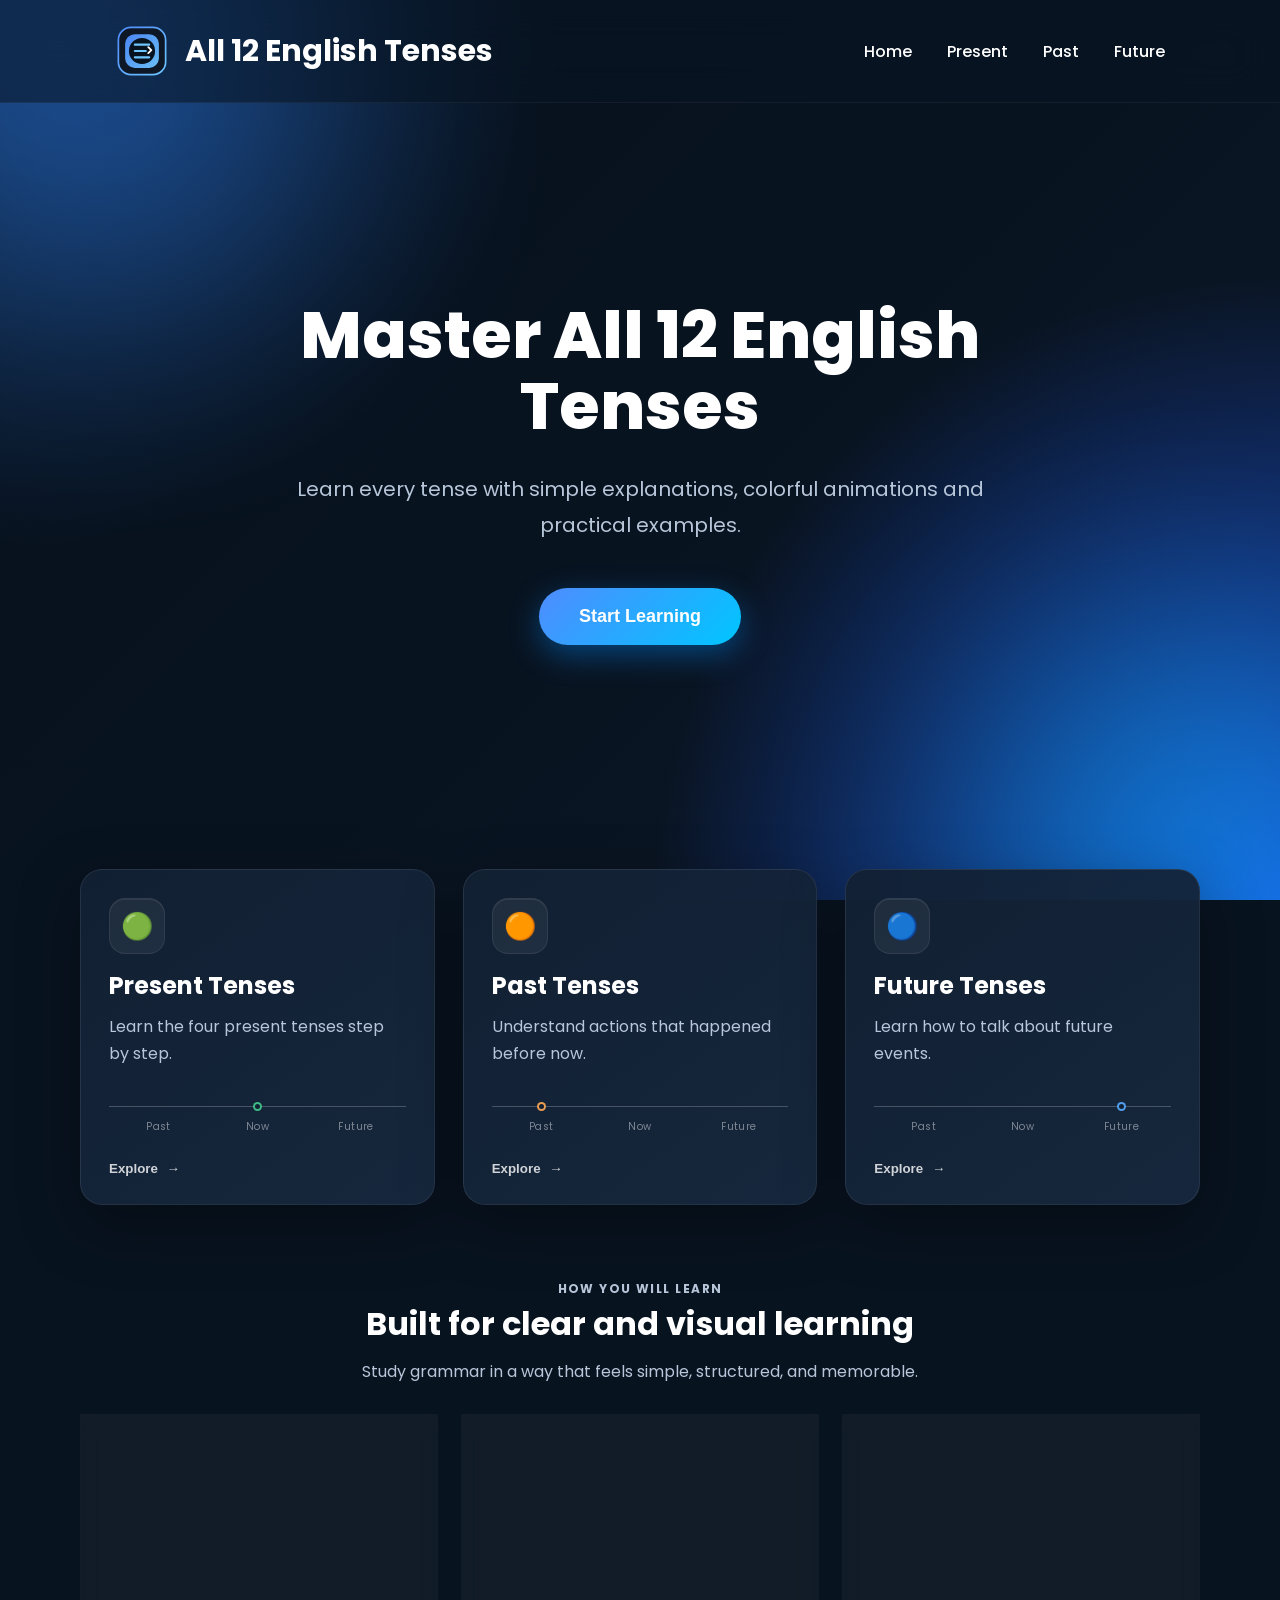
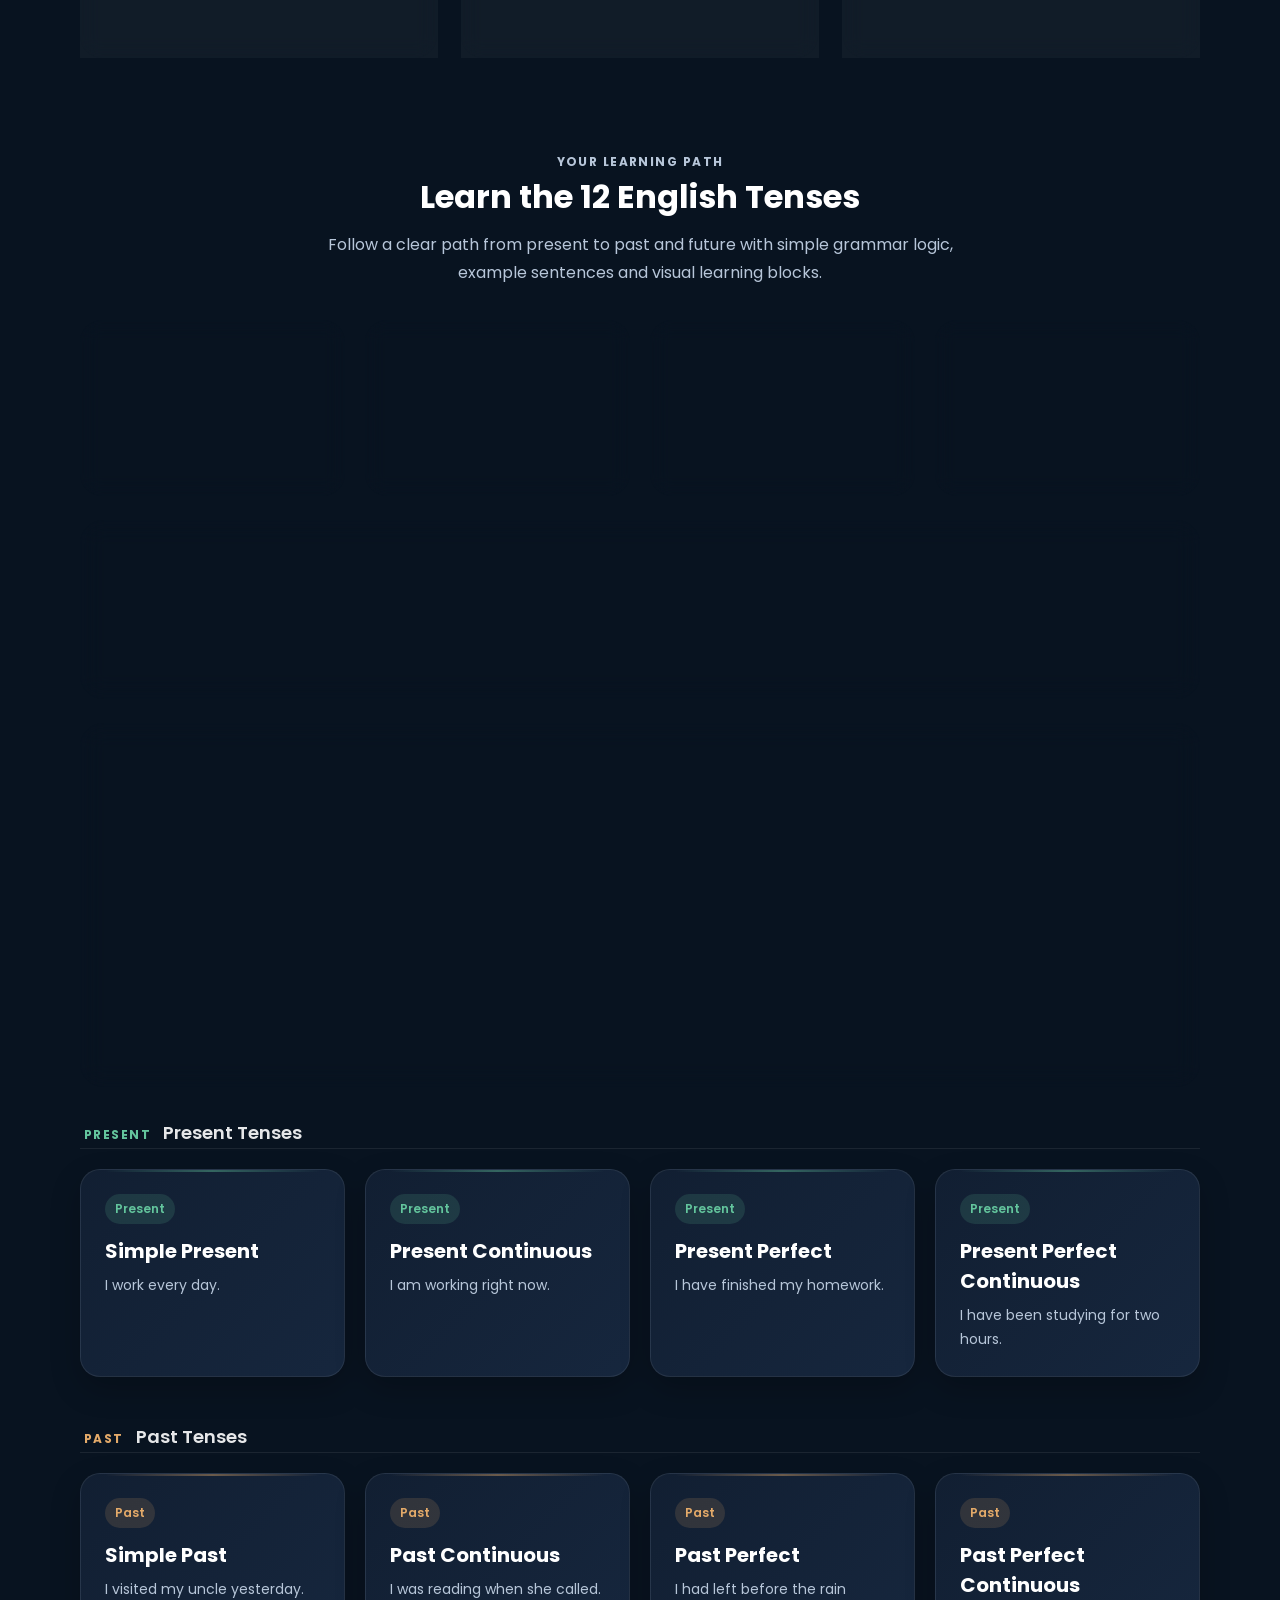
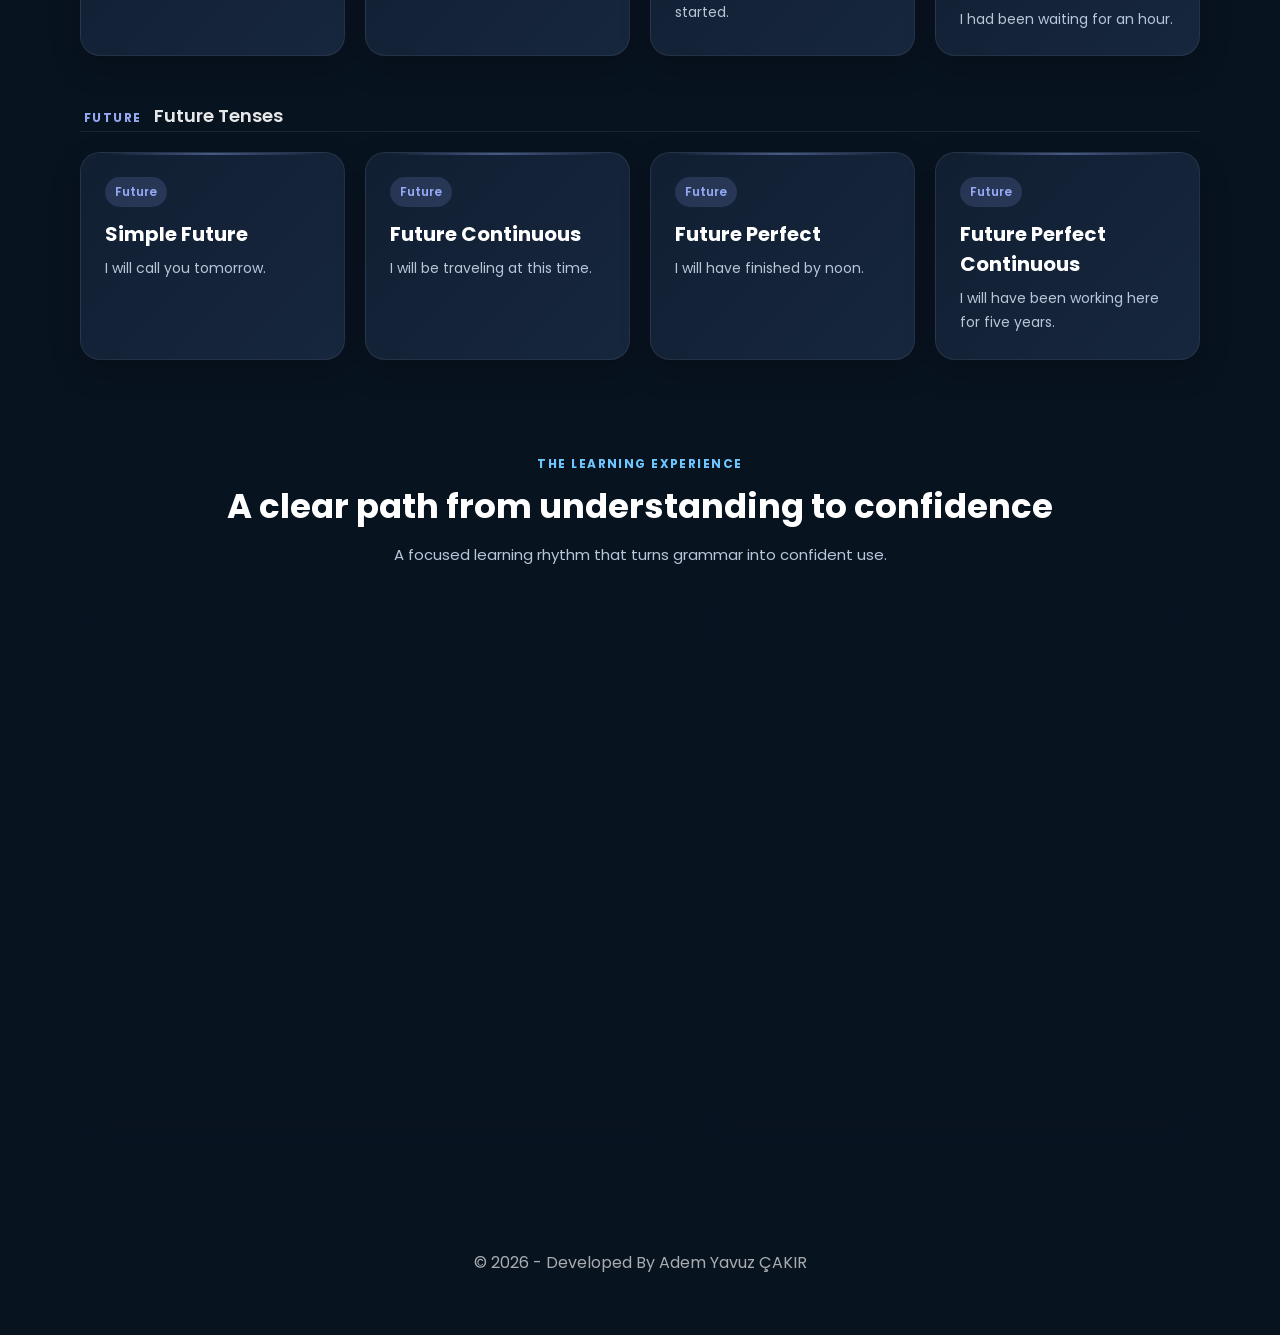
==== commit 90eb7a52: "sayfanın altındaki açıklama kısmı güncellenmesi" ====
--- a/index.html
+++ b/index.html
@@ -573,13 +573,21 @@
 
             <h3>A clear path from understanding to confidence</h3>
 
+            <p class="journey-intro">A focused learning rhythm that turns grammar into confident use.</p>
+
         </div>
 
         <div class="info-panel">
 
             <div class="info-block">
 
-                <h4>Why learners enjoy this course</h4>
+                <div class="journey-panel-heading">
+
+                    <span class="journey-panel-label">Your learning journey</span>
+
+                    <h4>Why learners enjoy this course</h4>
+
+                </div>
 
                 <p>
 
@@ -590,6 +598,8 @@
 
                 <div class="timeline" aria-label="Learning journey">
 
+                    <div class="timeline-track" aria-hidden="true"></div>
+
                     <div class="timeline-item">
 
                         <div class="timeline-step">01</div>
@@ -598,7 +608,7 @@
 
                             <strong>Understand</strong>
 
-                            Learn the core idea and when the tense is used.
+                            <span>Learn the core idea and when the tense is used.</span>
 
                         </div>
 
@@ -612,7 +622,7 @@
 
                             <strong>See it in action</strong>
 
-                            Explore real examples, sentence patterns, and visual explanations.
+                            <span>Explore real examples, sentence patterns, and visual explanations.</span>
 
                         </div>
 
@@ -626,7 +636,7 @@
 
                             <strong>Build confidence</strong>
 
-                            Connect the concepts and continue learning with clarity.
+                            <span>Connect the concepts and continue learning with clarity.</span>
 
                         </div>
 
@@ -638,6 +648,18 @@
 
             <div class="cta-block">
 
+                <div class="cta-visual" aria-hidden="true">
+
+                    <span class="cta-visual-line"></span>
+
+                    <span class="cta-visual-node cta-visual-node-one"></span>
+
+                    <span class="cta-visual-node cta-visual-node-two"></span>
+
+                    <span class="cta-visual-node cta-visual-node-three"></span>
+
+                </div>
+
                 <p class="cta-kicker">Ready to start?</p>
 
                 <h4>Build your understanding one tense at a time.</h4>
@@ -650,7 +672,7 @@
 
                 <div class="cta-buttons">
 
-                    <button class="btn-primary">Start Learning</button>
+                    <button class="btn-primary">Start Learning <span aria-hidden="true">→</span></button>
 
                     <button class="btn-secondary">View Roadmap</button>
 
--- a/style.css
+++ b/style.css
@@ -415,24 +415,18 @@
 
     --card-accent:rgba(67,203,143,.9);
 
-    --card-position:50%;
-
 }
 
 .card-past{
 
     --card-accent:rgba(255,171,85,.9);
 
-    --card-position:26%;
-
 }
 
 .card-future{
 
     --card-accent:rgba(88,170,255,.9);
 
-    --card-position:74%;
-
 }
 
 .card:hover{
@@ -507,6 +501,12 @@
 
 .card-timeline{
 
+    display:grid;
+
+    grid-template-columns:repeat(3,1fr);
+
+    grid-template-rows:9px auto;
+
     margin:10px 0 22px;
 
     position:relative;
@@ -523,7 +523,11 @@
 
 .card-timeline-line{
 
-    display:block;
+    grid-column:1 / -1;
+
+    grid-row:1;
+
+    align-self:center;
 
     height:1px;
 
@@ -533,11 +537,9 @@
 
 .card-timeline-point{
 
-    position:absolute;
-
-    top:3px;
-
-    left:var(--card-position);
+    grid-row:1;
+
+    justify-self:center;
 
     width:9px;
 
@@ -549,15 +551,37 @@
 
     background:var(--card);
 
-    transform:translateX(-50%);
+}
+
+.card-present .card-timeline-point{
+
+    grid-column:2;
+
+}
+
+.card-past .card-timeline-point{
+
+    grid-column:1;
+
+}
+
+.card-future .card-timeline-point{
+
+    grid-column:3;
 
 }
 
 .card-timeline-labels{
 
-    display:flex;
-
-    justify-content:space-between;
+    grid-column:1 / -1;
+
+    grid-row:2;
+
+    display:grid;
+
+    grid-template-columns:repeat(3,1fr);
+
+    text-align:center;
 
     margin-top:8px;
 
@@ -3508,62 +3532,136 @@
    Part 4
 ========================================== */
 
-.journey-header{
+#journey .journey-header{
 
     text-align:center;
 
-    margin-bottom:24px;
-
-}
-
-.journey-header h3{
-
-    font-size:30px;
+    margin-bottom:34px;
+
+}
+
+#journey .journey-header h3{
+
+    font-size:34px;
 
     font-weight:700;
 
-    margin-bottom:0;
-
-}
-
-.info-panel{
+    margin-bottom:10px;
+
+}
+
+#journey .journey-intro{
+
+    max-width:560px;
+
+    margin:0 auto;
+
+    color:var(--text2);
+
+    font-size:15px;
+
+    line-height:1.7;
+
+}
+
+#journey .info-panel{
 
     display:grid;
 
-    grid-template-columns:1.2fr .8fr;
-
-    gap:24px;
+    grid-template-columns:1.08fr .92fr;
+
+    gap:22px;
 
     align-items:stretch;
 
 }
 
-.info-block,
-.cta-block{
-
-    background:linear-gradient(135deg,rgba(18,32,51,.96),rgba(23,40,63,.96));
-
-    border:1px solid rgba(255,255,255,.08);
-
-    border-radius:24px;
-
-    padding:28px;
-
-    backdrop-filter:blur(12px);
-
-}
-
-.info-block h4,
-.cta-block h4{
-
-    font-size:22px;
+#journey .info-block,
+#journey .cta-block{
+
+    position:relative;
+
+    overflow:hidden;
+
+    min-height:455px;
+
+    border:1px solid rgba(255,255,255,.1);
+
+    border-radius:26px;
+
+    padding:34px;
+
+    backdrop-filter:blur(14px);
+
+}
+
+#journey .info-block{
+
+    background:linear-gradient(145deg,rgba(18,32,51,.98),rgba(13,27,44,.94));
+
+    box-shadow:0 24px 60px rgba(0,0,0,.2),inset 0 1px 0 rgba(255,255,255,.04);
+
+}
+
+#journey .info-block::after{
+
+    content:"";
+
+    position:absolute;
+
+    width:220px;
+
+    height:220px;
+
+    right:-120px;
+
+    bottom:-150px;
+
+    border:1px solid rgba(110,198,255,.1);
+
+    border-radius:50%;
+
+    pointer-events:none;
+
+}
+
+#journey .journey-panel-heading{
+
+    position:relative;
+
+    z-index:1;
+
+}
+
+#journey .journey-panel-label{
+
+    display:block;
+
+    margin-bottom:10px;
+
+    color:var(--secondary);
+
+    font-size:11px;
+
+    font-weight:700;
+
+    letter-spacing:.14em;
+
+    text-transform:uppercase;
+
+}
+
+#journey .info-block h4,
+#journey .cta-block h4{
+
+    font-size:23px;
 
     margin-bottom:12px;
 
 }
 
-.info-block p,
-.cta-block p{
+#journey .info-block > p,
+#journey .cta-block > p{
 
     color:var(--text2);
 
@@ -3571,128 +3669,306 @@
 
 }
 
-.timeline{
+#journey .timeline{
 
     display:flex;
 
     flex-direction:column;
 
+    gap:4px;
+
+    margin-top:24px;
+
+    position:relative;
+
+}
+
+#journey .timeline-track{
+
+    position:absolute;
+
+    top:27px;
+
+    bottom:27px;
+
+    left:25px;
+
+    width:1px;
+
+    background:linear-gradient(180deg,rgba(110,198,255,.15),rgba(110,198,255,.58),rgba(110,198,255,.18));
+
+    box-shadow:0 0 12px rgba(110,198,255,.22);
+
+}
+
+#journey .timeline-item{
+
+    display:grid;
+
+    grid-template-columns:52px 1fr;
+
     gap:16px;
 
-    margin-top:20px;
-
-}
-
-.timeline-item{
+    align-items:start;
+
+    position:relative;
+
+    z-index:1;
+
+    padding:12px 14px 12px 0;
+
+    border:1px solid transparent;
+
+    border-radius:16px;
+
+    transition:transform .3s,background .3s,border-color .3s;
+
+}
+
+#journey .timeline-item:hover{
+
+    transform:translateX(6px);
+
+    background:rgba(110,198,255,.055);
+
+    border-color:rgba(110,198,255,.1);
+
+}
+
+#journey .timeline-step{
+
+    display:grid;
+
+    place-items:center;
+
+    width:50px;
+
+    height:50px;
+
+    border-radius:50%;
+
+    background:#122033;
+
+    border:1px solid rgba(110,198,255,.32);
+
+    color:var(--secondary);
+
+    font-size:11px;
+
+    font-weight:700;
+
+    letter-spacing:.12em;
+
+    box-shadow:0 0 0 6px rgba(8,19,32,.75),0 0 18px rgba(110,198,255,.08);
+
+}
+
+#journey .timeline-item:nth-child(3) .timeline-step{
+
+    background:rgba(110,198,255,.1);
+
+}
+
+#journey .timeline-item:nth-child(4) .timeline-step{
+
+    background:rgba(110,198,255,.18);
+
+    border-color:rgba(110,198,255,.5);
+
+    box-shadow:0 0 0 6px rgba(8,19,32,.75),0 0 22px rgba(110,198,255,.18);
+
+}
+
+#journey .timeline-content{
+
+    padding-top:4px;
+
+    color:var(--text2);
+
+    line-height:1.7;
+
+}
+
+#journey .timeline-content strong{
+
+    display:block;
+
+    margin-bottom:5px;
+
+    color:var(--text);
+
+    font-size:17px;
+
+}
+
+#journey .timeline-content span{
+
+    display:block;
+
+    font-size:14px;
+
+}
+
+#journey .cta-block{
 
     display:flex;
 
-    gap:14px;
-
-    align-items:flex-start;
-
-    padding:14px 12px 14px 0;
-
-    border-left:1px solid rgba(255,255,255,.08);
-
-    padding-left:16px;
-
-}
-
-.timeline-step{
-
-    display:grid;
-
-    place-items:center;
-
-    width:42px;
-
-    height:42px;
-
-    border-radius:12px;
-
-    background:rgba(110,198,255,.12);
-
-    border:1px solid rgba(110,198,255,.2);
+    flex-direction:column;
+
+    justify-content:center;
+
+    text-align:center;
+
+    background:linear-gradient(145deg,rgba(24,58,96,.98),rgba(12,28,49,.95) 72%);
+
+    border-color:rgba(110,198,255,.3);
+
+    box-shadow:0 24px 70px rgba(0,0,0,.25),inset 0 1px 0 rgba(255,255,255,.08);
+
+}
+
+#journey .cta-block::before{
+
+    content:"";
+
+    position:absolute;
+
+    width:360px;
+
+    height:360px;
+
+    top:-180px;
+
+    left:50%;
+
+    transform:translateX(-50%);
+
+    background:radial-gradient(circle,rgba(110,198,255,.18),transparent 67%);
+
+    pointer-events:none;
+
+}
+
+#journey .cta-block > *{
+
+    position:relative;
+
+    z-index:1;
+
+}
+
+#journey .cta-visual{
+
+    width:min(230px,100%);
+
+    height:50px;
+
+    margin:0 auto 26px;
+
+    position:relative;
+
+}
+
+#journey .cta-visual-line{
+
+    position:absolute;
+
+    top:24px;
+
+    left:12px;
+
+    right:12px;
+
+    height:1px;
+
+    background:linear-gradient(90deg,transparent,rgba(110,198,255,.72),rgba(110,198,255,.25),transparent);
+
+}
+
+#journey .cta-visual-node{
+
+    position:absolute;
+
+    top:19px;
+
+    width:11px;
+
+    height:11px;
+
+    border:2px solid var(--secondary);
+
+    border-radius:50%;
+
+    background:#173554;
+
+    box-shadow:0 0 0 5px rgba(110,198,255,.08),0 0 18px rgba(110,198,255,.24);
+
+}
+
+#journey .cta-visual-node-one{left:8px;}
+#journey .cta-visual-node-two{left:50%;transform:translateX(-50%);}
+#journey .cta-visual-node-three{right:8px;background:var(--secondary);}
+
+#journey .cta-kicker{
+
+    margin-bottom:12px;
 
     color:var(--secondary);
 
-    font-size:11px;
+    font-size:12px;
 
     font-weight:700;
 
-    letter-spacing:.12em;
-
-    flex:none;
-
-}
-
-.timeline-content strong{
-
-    display:block;
-
-    margin-bottom:4px;
-
-    color:var(--text);
-
-    font-size:16px;
-
-}
-
-.cta-block{
-
-    text-align:center;
+    letter-spacing:.16em;
+
+    text-transform:uppercase;
+
+}
+
+#journey .cta-block h4{
+
+    max-width:17ch;
+
+    margin:0 auto 14px;
+
+    font-size:28px;
+
+    line-height:1.25;
+
+}
+
+#journey .cta-block > p:not(.cta-kicker){
+
+    max-width:34ch;
+
+    margin:0 auto;
+
+    font-size:15px;
+
+}
+
+#journey .cta-buttons{
 
     display:flex;
 
-    flex-direction:column;
+    gap:12px;
 
     justify-content:center;
 
-    background:linear-gradient(135deg,rgba(24,50,82,.88),rgba(12,29,49,.78));
-
-    border-color:rgba(110,198,255,.22);
-
-}
-
-.cta-kicker{
-
-    margin-bottom:8px;
-
-    color:var(--secondary);
-
-    font-size:12px;
-
-    font-weight:700;
-
-    letter-spacing:.12em;
-
-    text-transform:uppercase;
-
-}
-
-.cta-buttons{
-
-    display:flex;
-
-    gap:12px;
-
-    justify-content:center;
-
-    margin-top:20px;
+    margin-top:28px;
 
     flex-wrap:wrap;
 
 }
 
-.btn-primary,
-.btn-secondary{
+#journey .btn-primary,
+#journey .btn-secondary{
 
     border:none;
 
     outline:none;
 
-    padding:14px 22px;
+    padding:13px 21px;
 
     border-radius:999px;
 
@@ -3700,30 +3976,56 @@
 
     cursor:pointer;
 
-    transition:transform .3s, box-shadow .3s;
-
-}
-
-.btn-primary{
+    transition:transform .3s,box-shadow .3s,background .3s,color .3s;
+
+}
+
+#journey .btn-primary{
 
     background:linear-gradient(135deg,var(--primary),var(--secondary));
 
     color:white;
 
-}
-
-.btn-secondary{
-
-    background:rgba(255,255,255,.08);
-
-    color:white;
-
-}
-
-.btn-primary:hover,
-.btn-secondary:hover{
+    box-shadow:0 12px 28px rgba(79,140,255,.2);
+
+}
+
+#journey .btn-secondary{
+
+    background:rgba(255,255,255,.07);
+
+    color:rgba(255,255,255,.82);
+
+    border:1px solid rgba(255,255,255,.12);
+
+}
+
+#journey .btn-primary:hover,
+#journey .btn-secondary:hover{
 
     transform:translateY(-3px);
+
+}
+
+#journey .btn-primary:hover{
+
+    box-shadow:0 16px 32px rgba(79,140,255,.34);
+
+}
+
+#journey .btn-primary span{
+
+    display:inline-block;
+
+    margin-left:5px;
+
+    transition:transform .3s;
+
+}
+
+#journey .btn-primary:hover span{
+
+    transform:translateX(4px);
 
 }
 
@@ -3771,4 +4073,51 @@
 
     }
 
+}
+
+@media (max-width:900px){
+
+    #journey .info-panel{
+
+        grid-template-columns:1fr;
+
+    }
+
+}
+
+@media (max-width:600px){
+
+    #journey .journey-header{
+
+        margin-bottom:24px;
+
+    }
+
+    #journey .journey-header h3{
+
+        font-size:27px;
+
+    }
+
+    #journey .info-block,
+    #journey .cta-block{
+
+        min-height:0;
+
+        padding:26px 20px;
+
+    }
+
+    #journey .timeline-content span{
+
+        font-size:13px;
+
+    }
+
+    #journey .cta-block h4{
+
+        font-size:25px;
+
+    }
+
 }
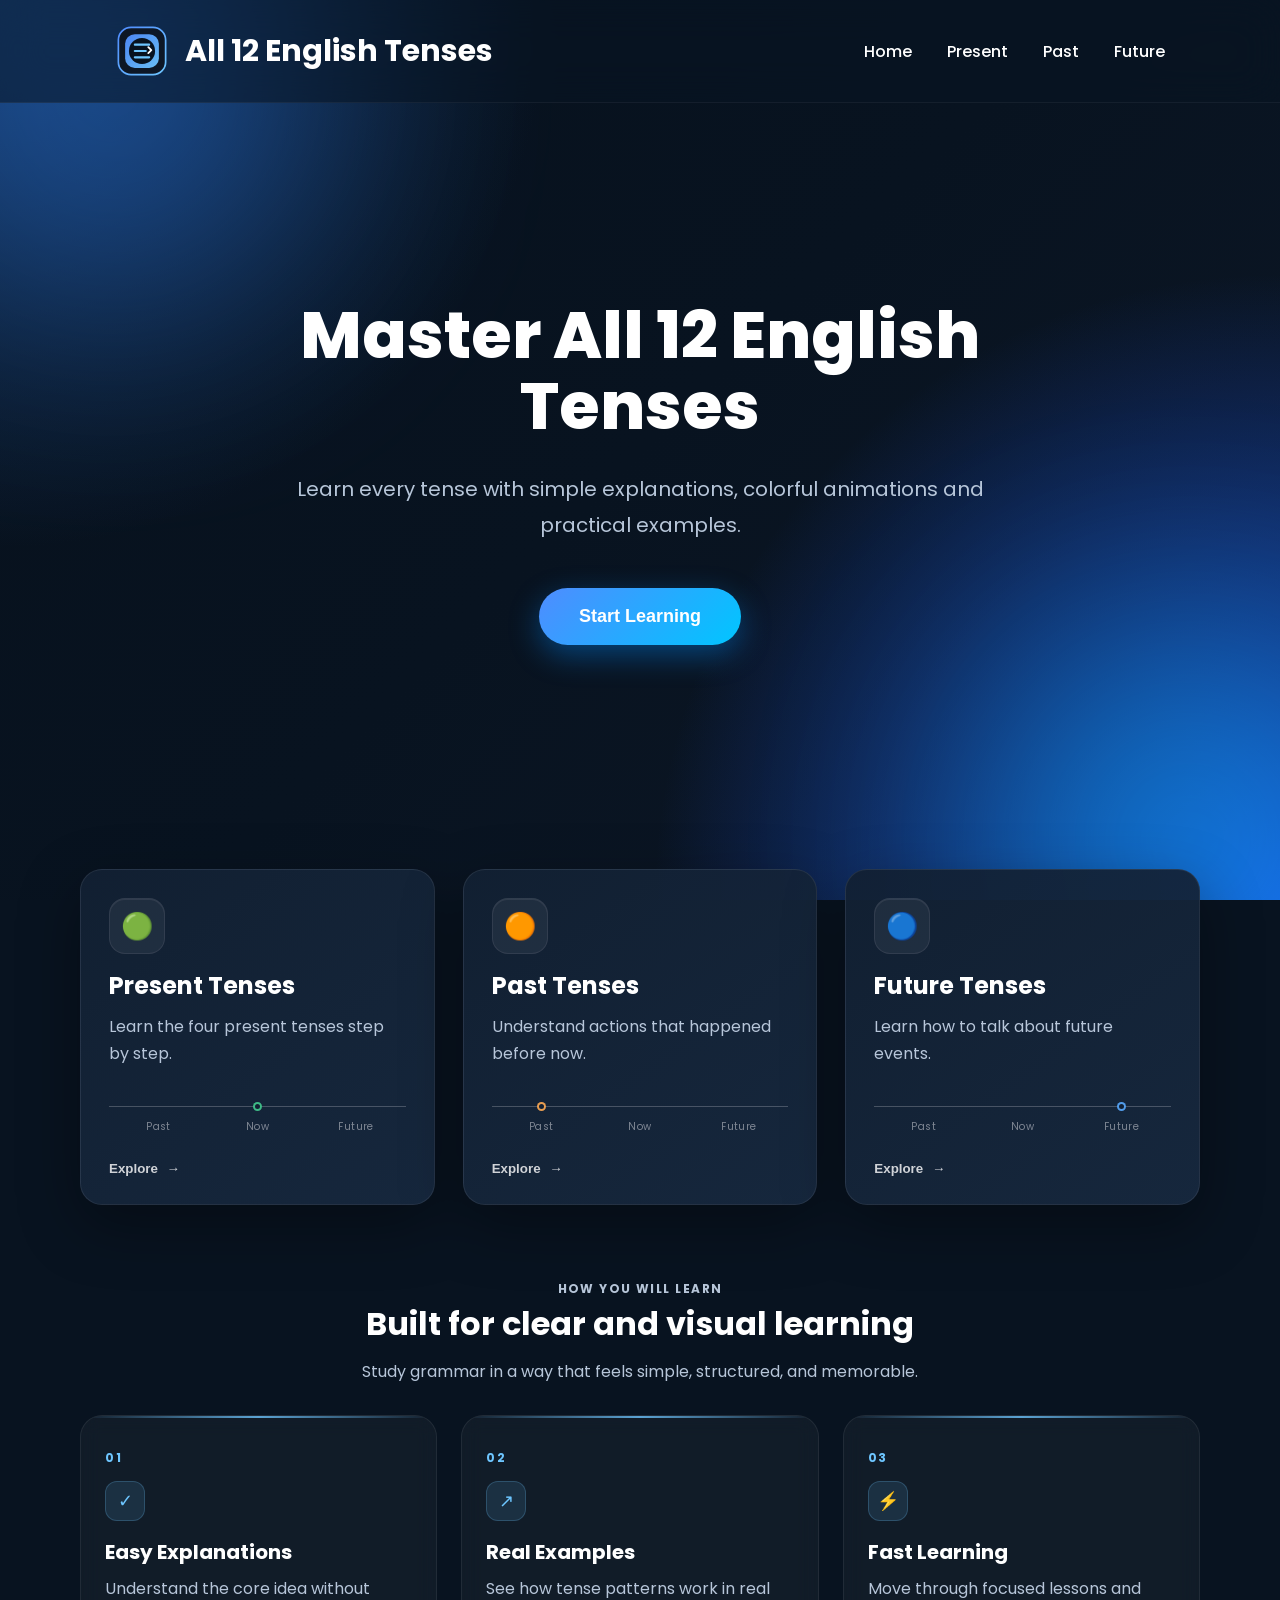
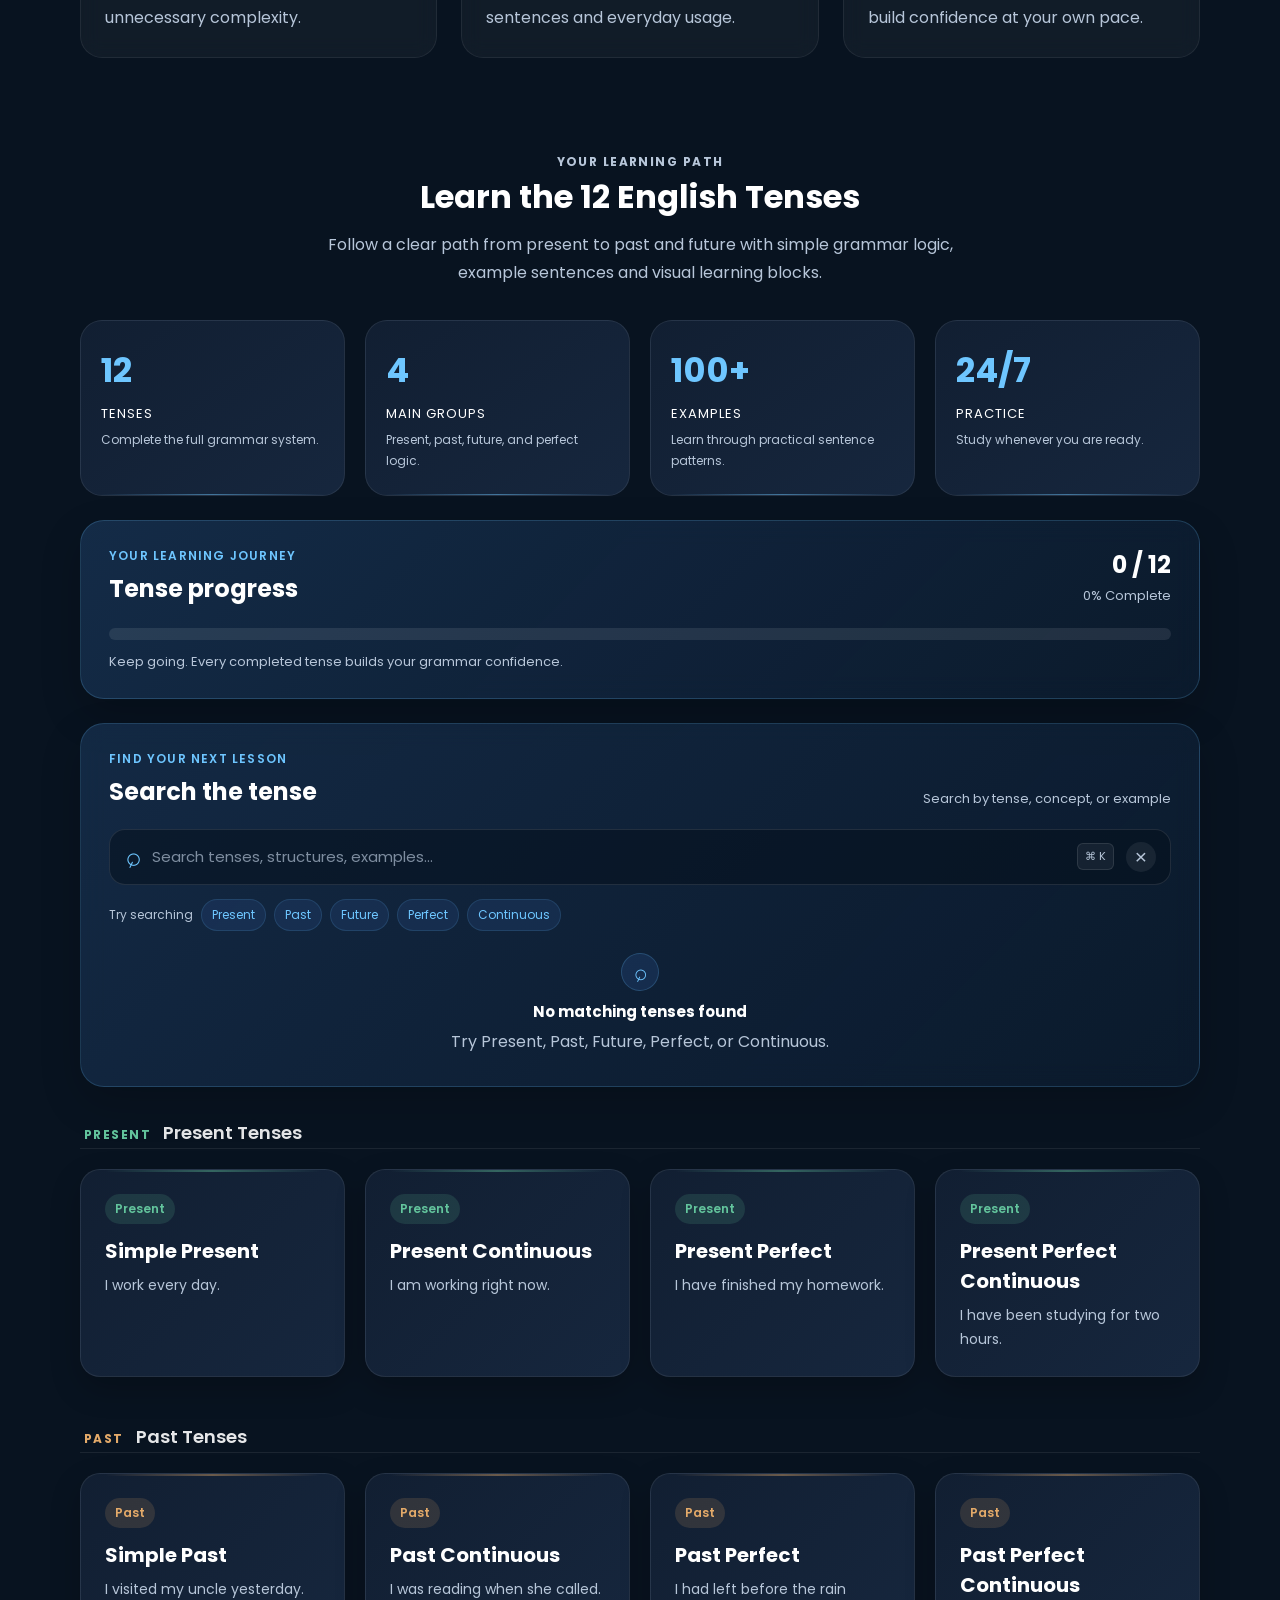
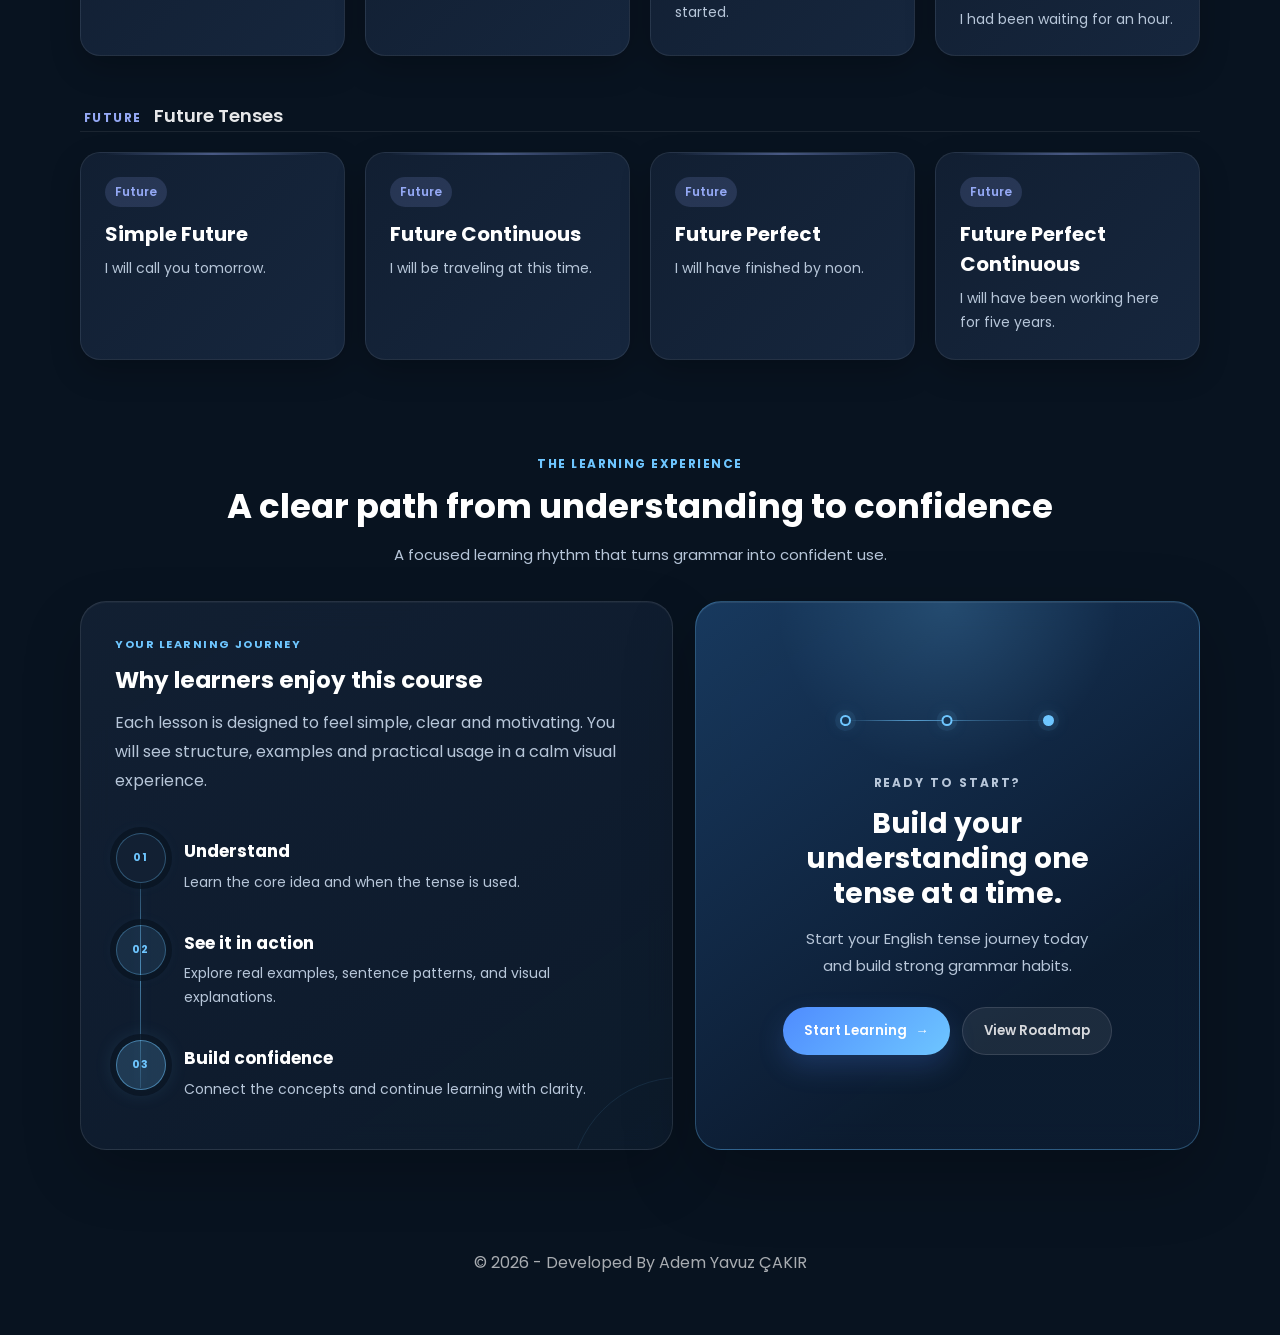
==== commit 6ce8c7fb: "sayfa yenileme sorunu düzeltildi" ====
--- a/index.html
+++ b/index.html
@@ -11,7 +11,7 @@
     <meta name="description"
         content="Learn all 12 English tenses with simple explanations, examples and animations.">
 
-    <link rel="stylesheet" href="style.css">
+    <link rel="stylesheet" href="style.css?v=20260908">
 
     <link rel="preconnect" href="https://fonts.googleapis.com">
 
--- a/style.css
+++ b/style.css
@@ -2447,6 +2447,7 @@
 
 }
 
+/* Removed animated timeline styles: the detail page now uses Visual Timeline only.
 .concept-animation-card{
 
     margin-bottom:22px;
@@ -3020,6 +3021,84 @@
     }
 
 }
+*/
+
+.semantic-stage{
+
+    position:relative;
+    height:118px;
+    max-width:760px;
+    margin:0 auto;
+
+}
+
+.semantic-label{
+
+    position:absolute;
+    top:14px;
+    color:var(--text2);
+    font-size:11px;
+    font-weight:600;
+    letter-spacing:.12em;
+    text-transform:uppercase;
+
+}
+
+.semantic-label-past{left:0;}
+.semantic-label-now{left:50%;transform:translateX(-50%);color:var(--category-accent);}
+.semantic-label-future{right:0;}
+
+.semantic-axis{
+
+    position:absolute;
+    top:70px;
+    left:0;
+    width:100%;
+    height:3px;
+    background:var(--category-accent);
+    border-radius:999px;
+    opacity:.55;
+
+}
+
+.semantic-duration{
+
+    position:absolute;
+    top:65px;
+    left:var(--duration-start);
+    width:calc(var(--duration-end) - var(--duration-start));
+    height:13px;
+    background:var(--category-accent);
+    border-radius:999px;
+    opacity:.9;
+
+}
+
+.semantic-point{
+
+    position:absolute;
+    top:65px;
+    left:calc(var(--point-position) - 7px);
+    width:14px;
+    height:14px;
+    background:var(--category-accent);
+    border:3px solid #0d1b2b;
+    border-radius:50%;
+    box-sizing:border-box;
+
+}
+
+.semantic-reference{
+
+    position:absolute;
+    top:48px;
+    bottom:30px;
+    left:var(--reference-position);
+    width:1px;
+    background:var(--category-accent);
+    opacity:.45;
+
+}
 
 /* ==========================================
    Learning Sections
@@ -3517,7 +3596,7 @@
 
 }
 
-.completion-button.is-completed{
+.btn-secondary.completion-button.is-completed{
 
     background:rgba(110,198,255,.16);
 
@@ -3961,8 +4040,8 @@
 
 }
 
-#journey .btn-primary,
-#journey .btn-secondary{
+.btn-primary,
+.btn-secondary{
 
     border:none;
 
@@ -3972,15 +4051,19 @@
 
     border-radius:999px;
 
+    font-family:inherit;
+
     font-weight:600;
 
     cursor:pointer;
 
+    text-decoration:none;
+
     transition:transform .3s,box-shadow .3s,background .3s,color .3s;
 
 }
 
-#journey .btn-primary{
+.btn-primary{
 
     background:linear-gradient(135deg,var(--primary),var(--secondary));
 
@@ -3990,7 +4073,7 @@
 
 }
 
-#journey .btn-secondary{
+.btn-secondary{
 
     background:rgba(255,255,255,.07);
 
@@ -4000,20 +4083,20 @@
 
 }
 
-#journey .btn-primary:hover,
-#journey .btn-secondary:hover{
+.btn-primary:hover,
+.btn-secondary:hover{
 
     transform:translateY(-3px);
 
 }
 
-#journey .btn-primary:hover{
+.btn-primary:hover{
 
     box-shadow:0 16px 32px rgba(79,140,255,.34);
 
 }
 
-#journey .btn-primary span{
+.btn-primary span{
 
     display:inline-block;
 
@@ -4023,7 +4106,7 @@
 
 }
 
-#journey .btn-primary:hover span{
+.btn-primary:hover span{
 
     transform:translateX(4px);
 
